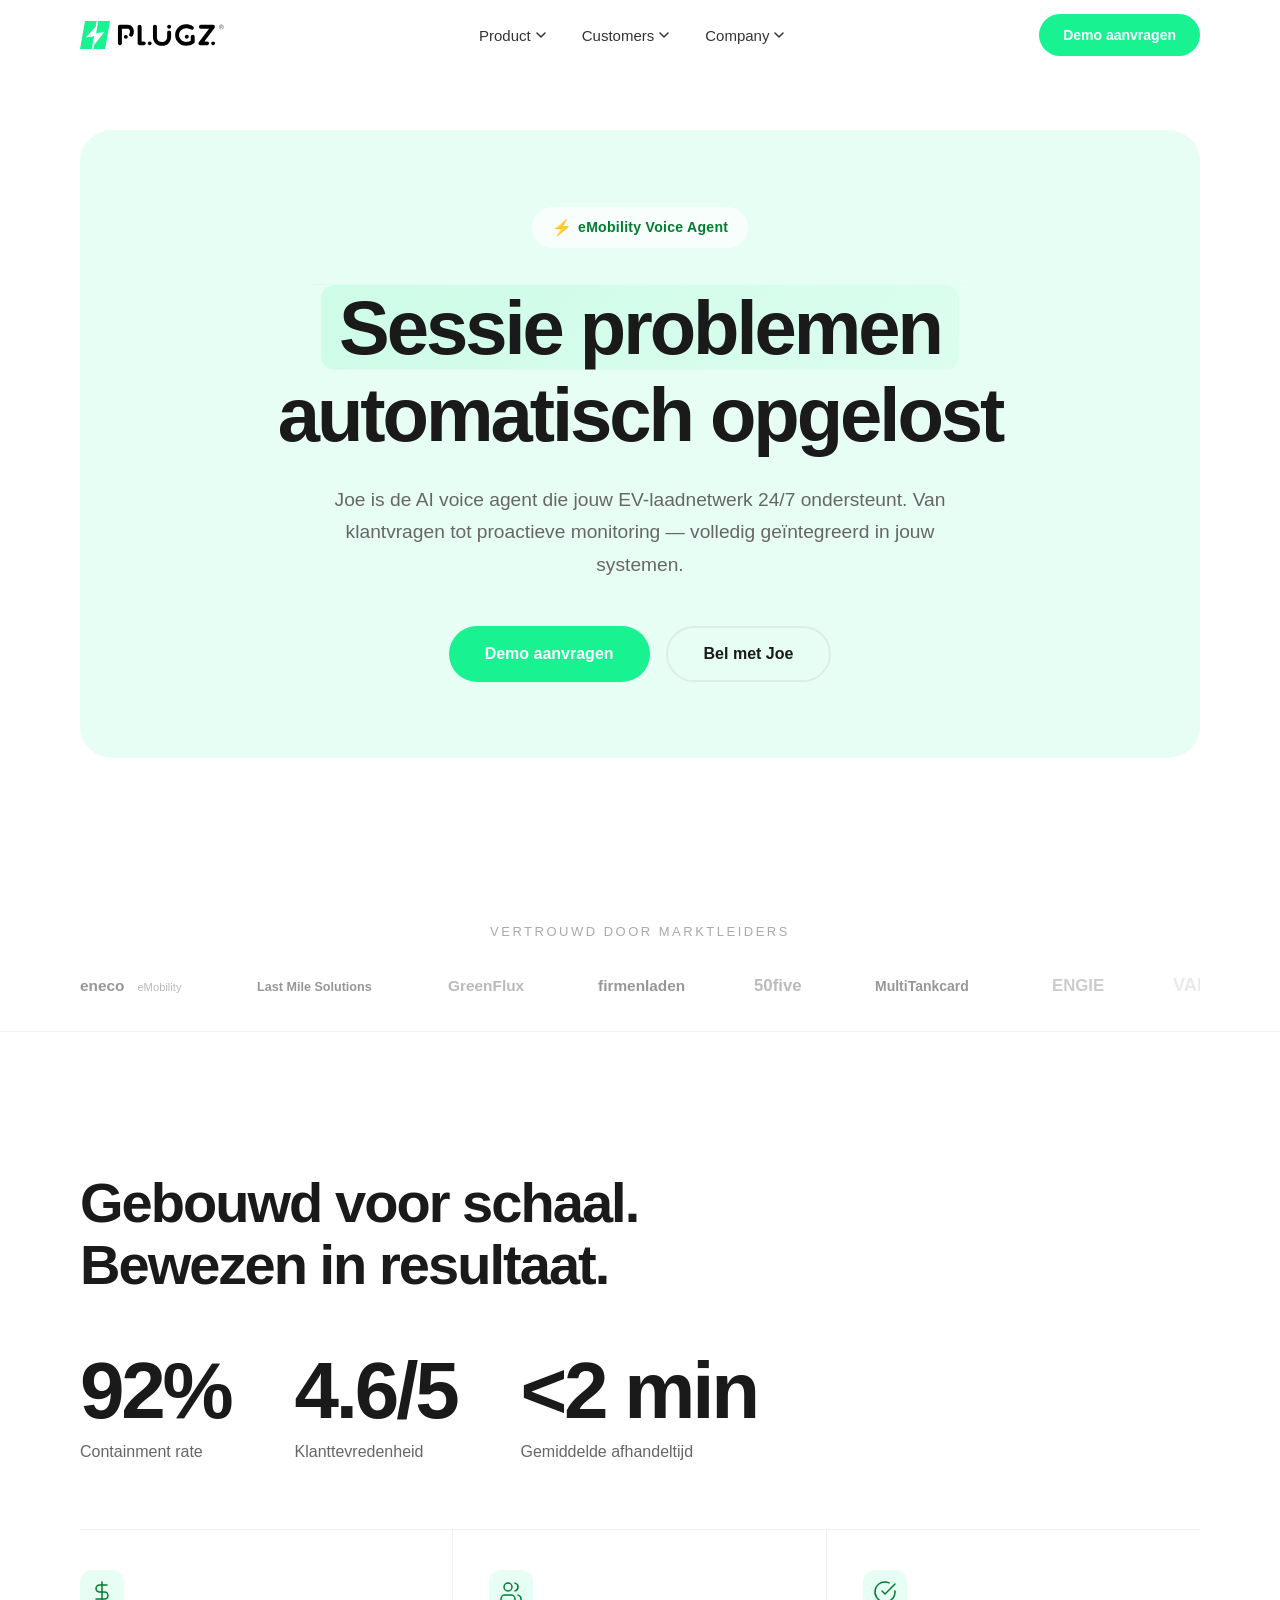
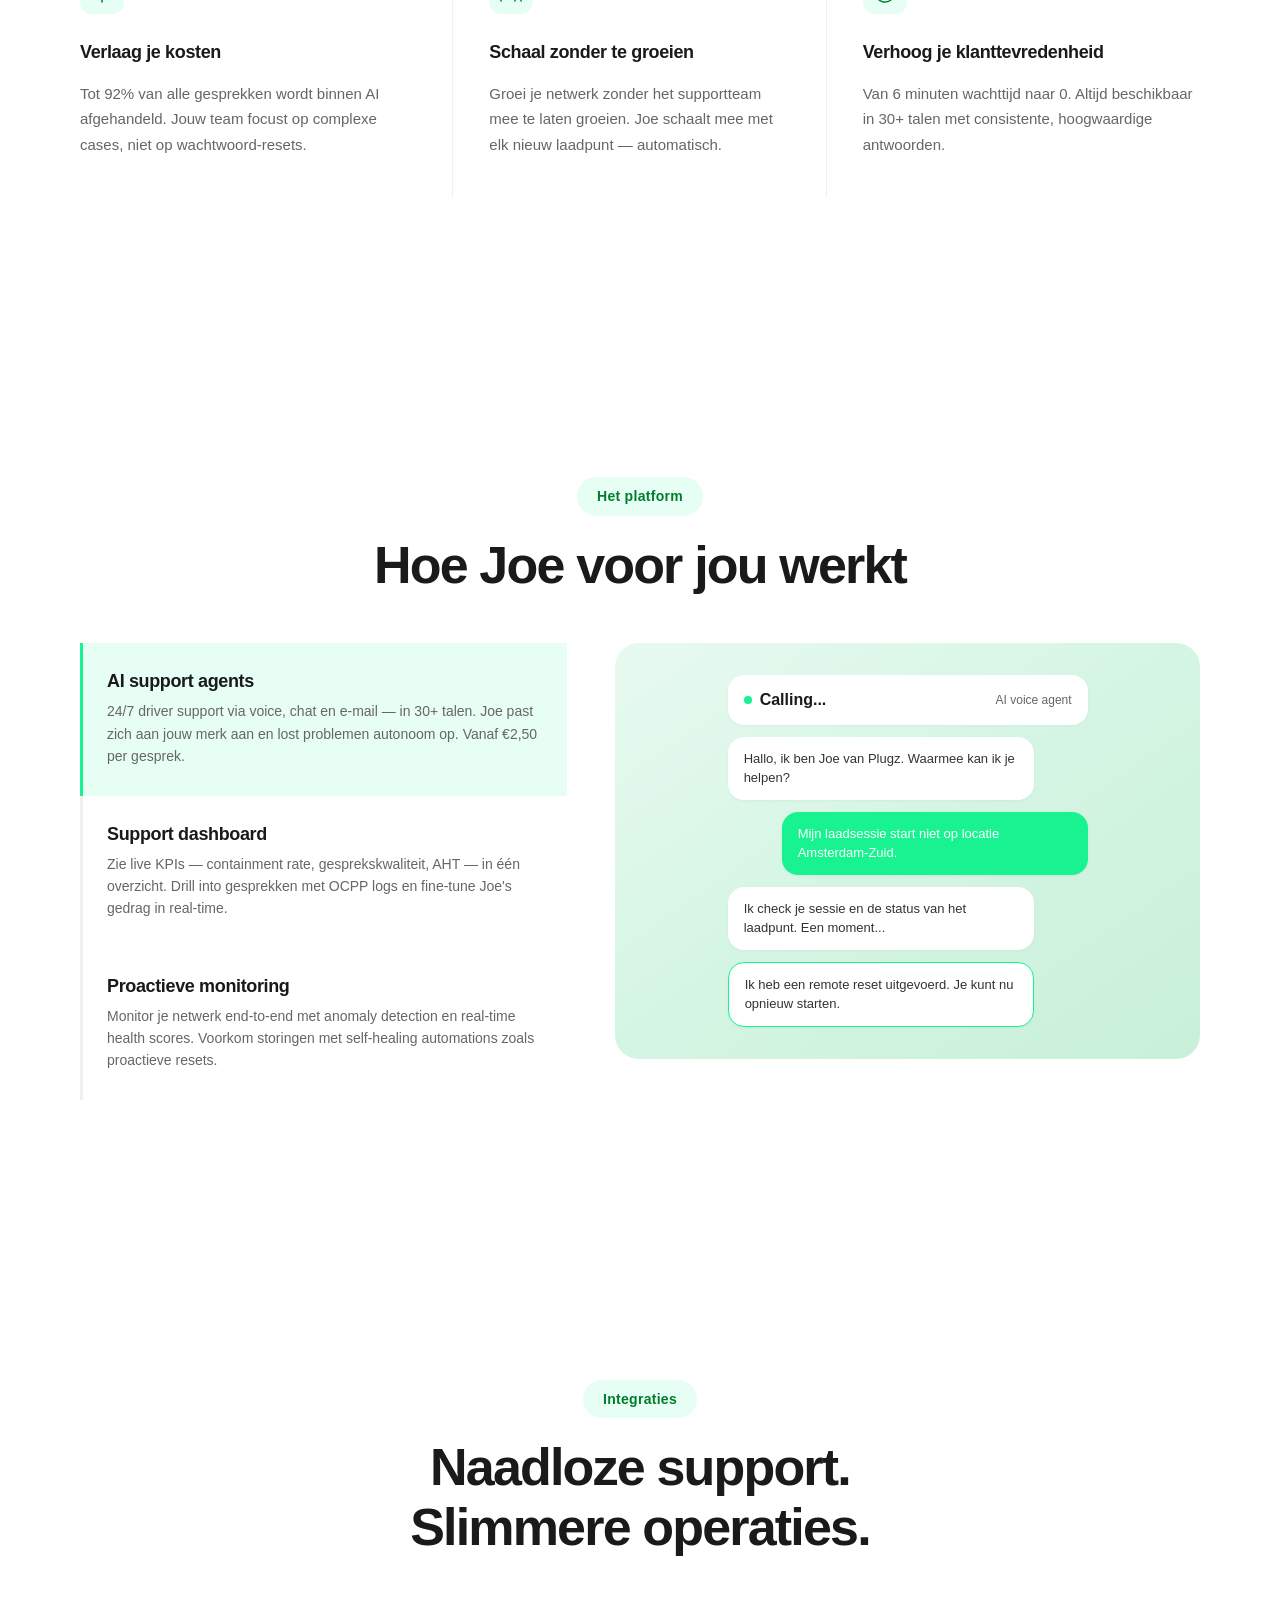
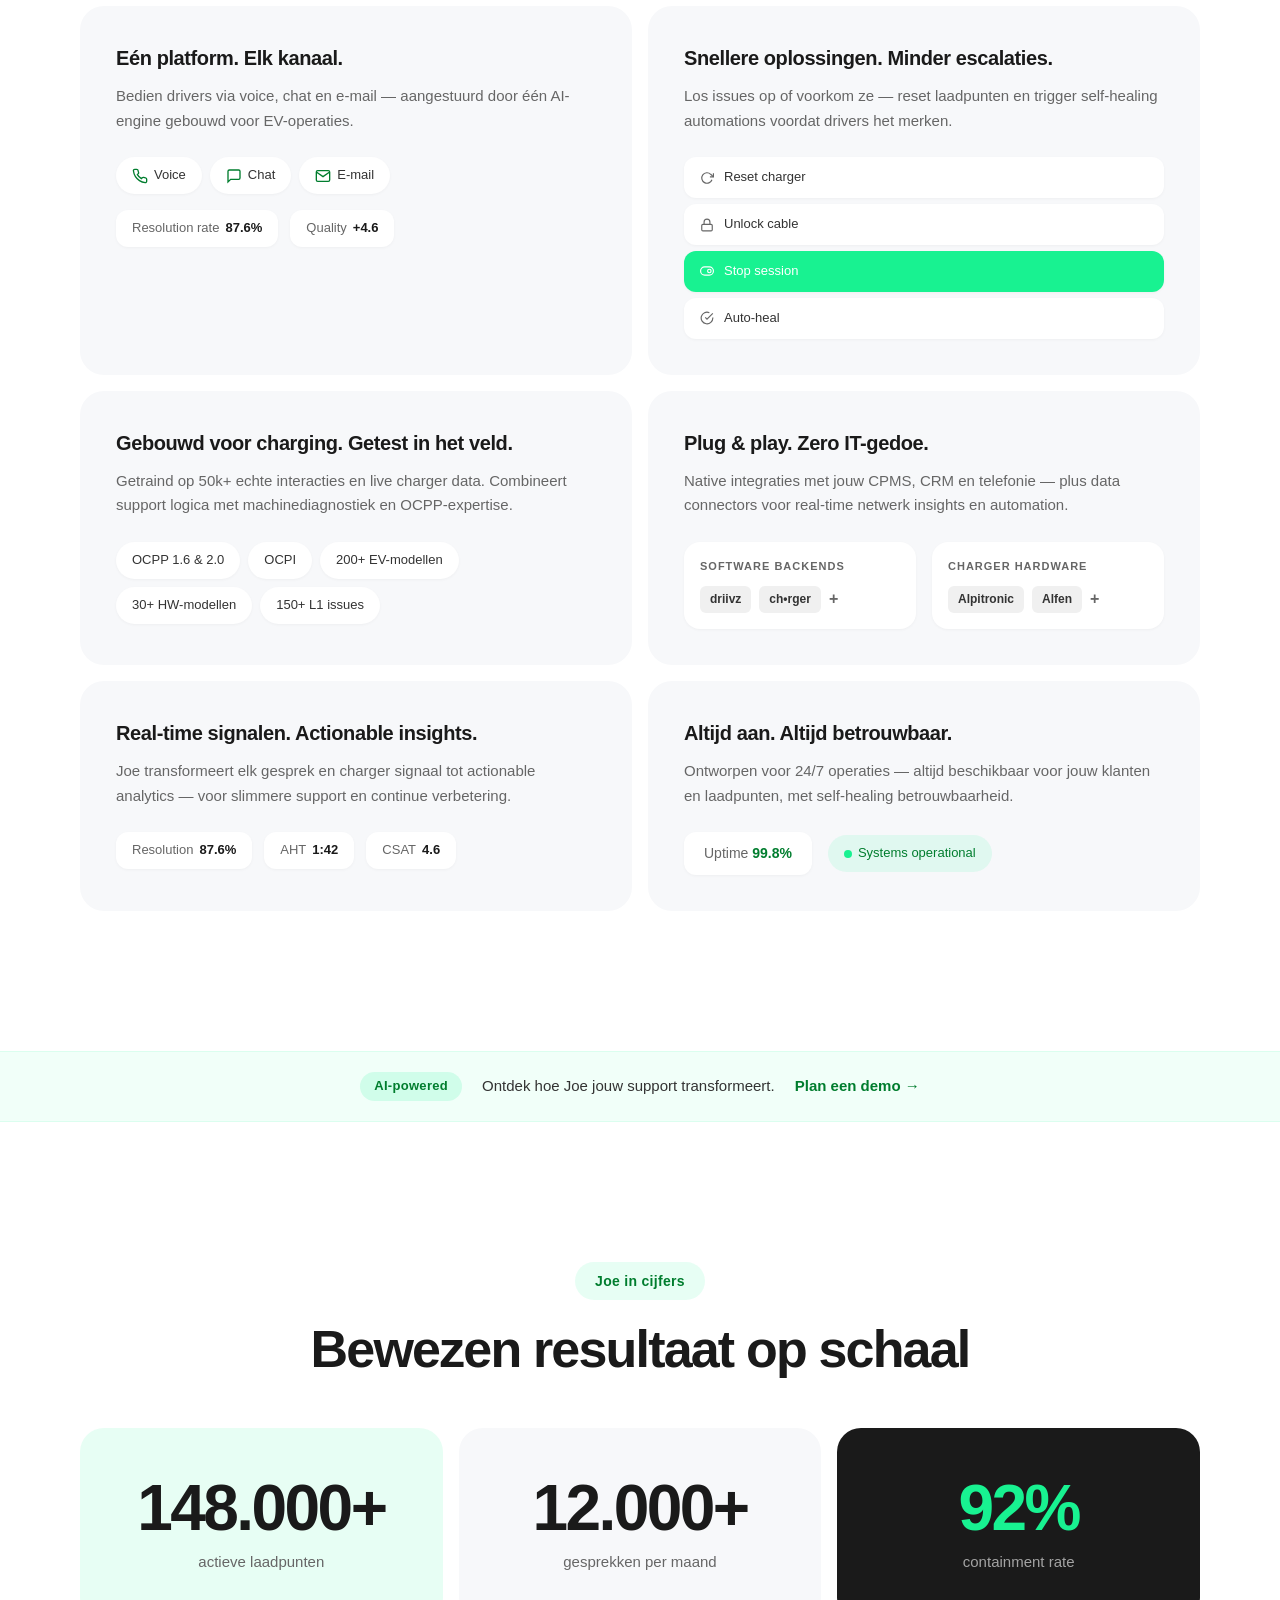
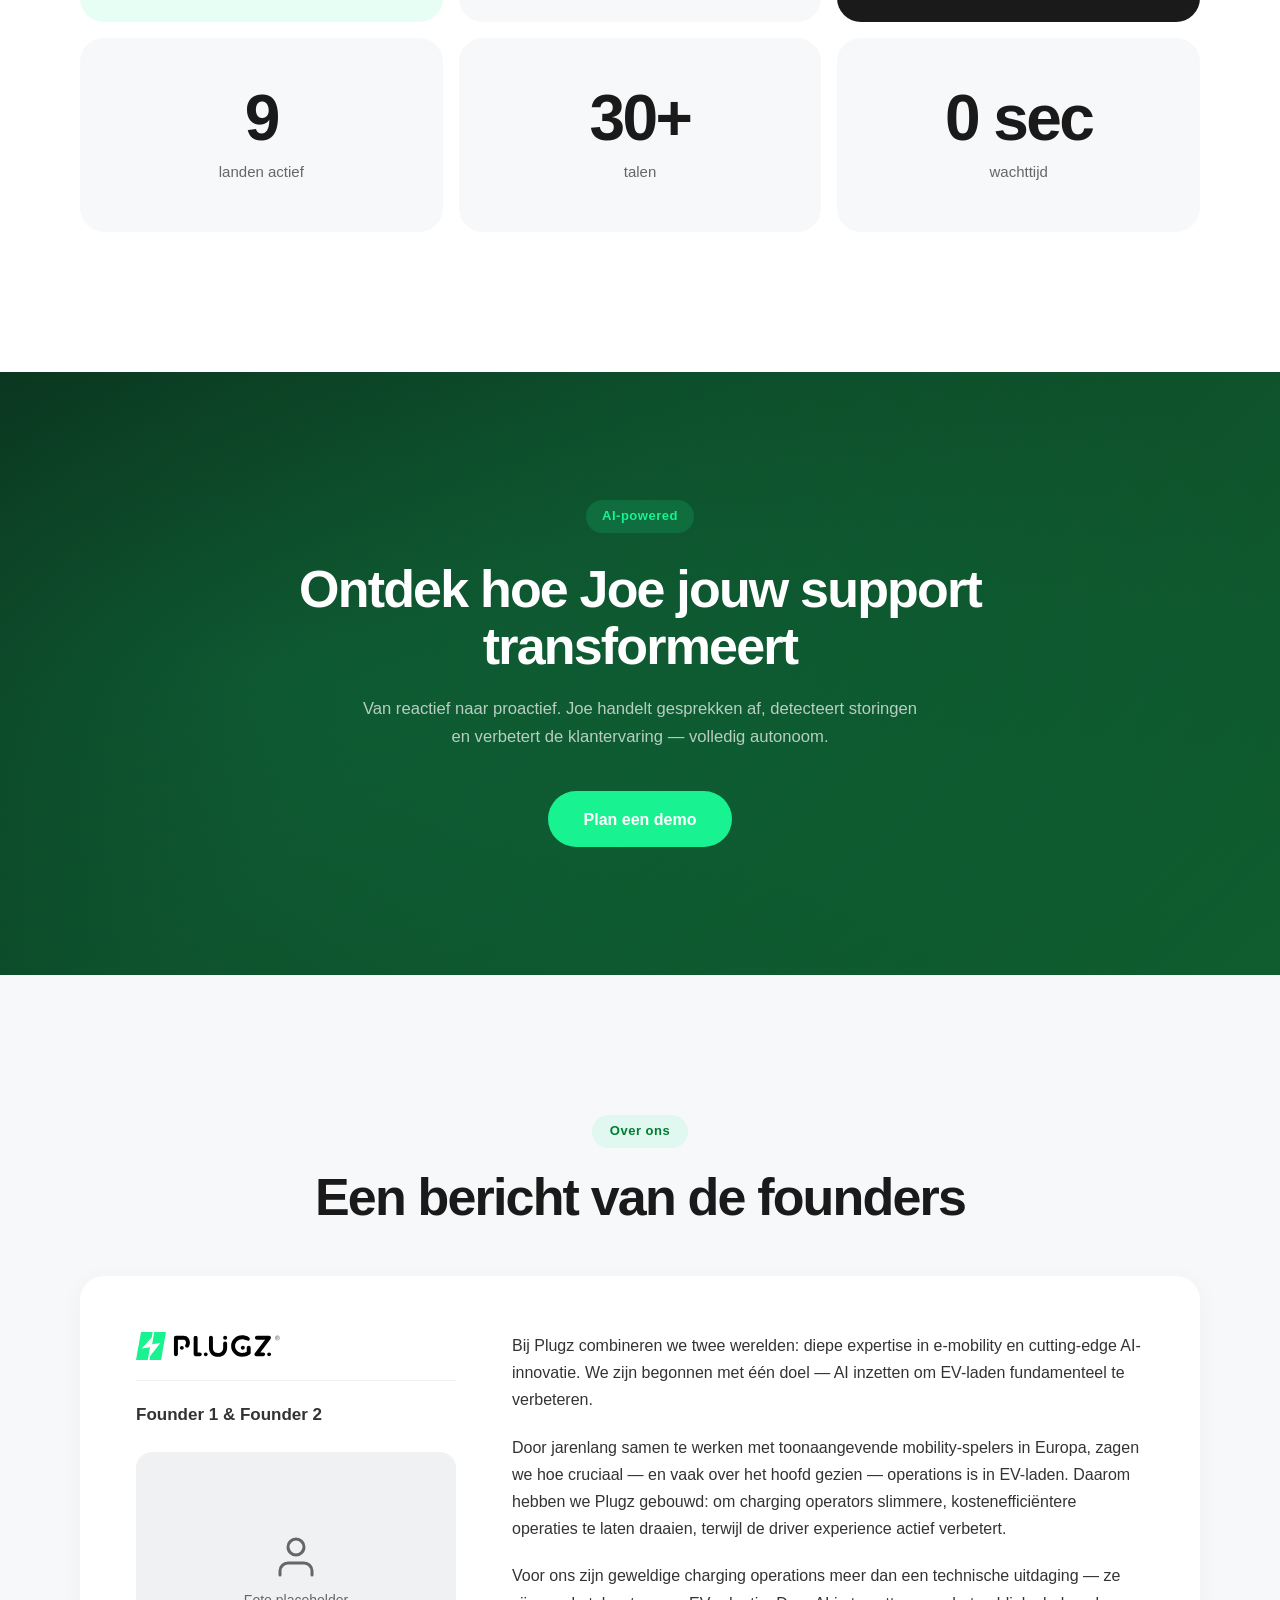
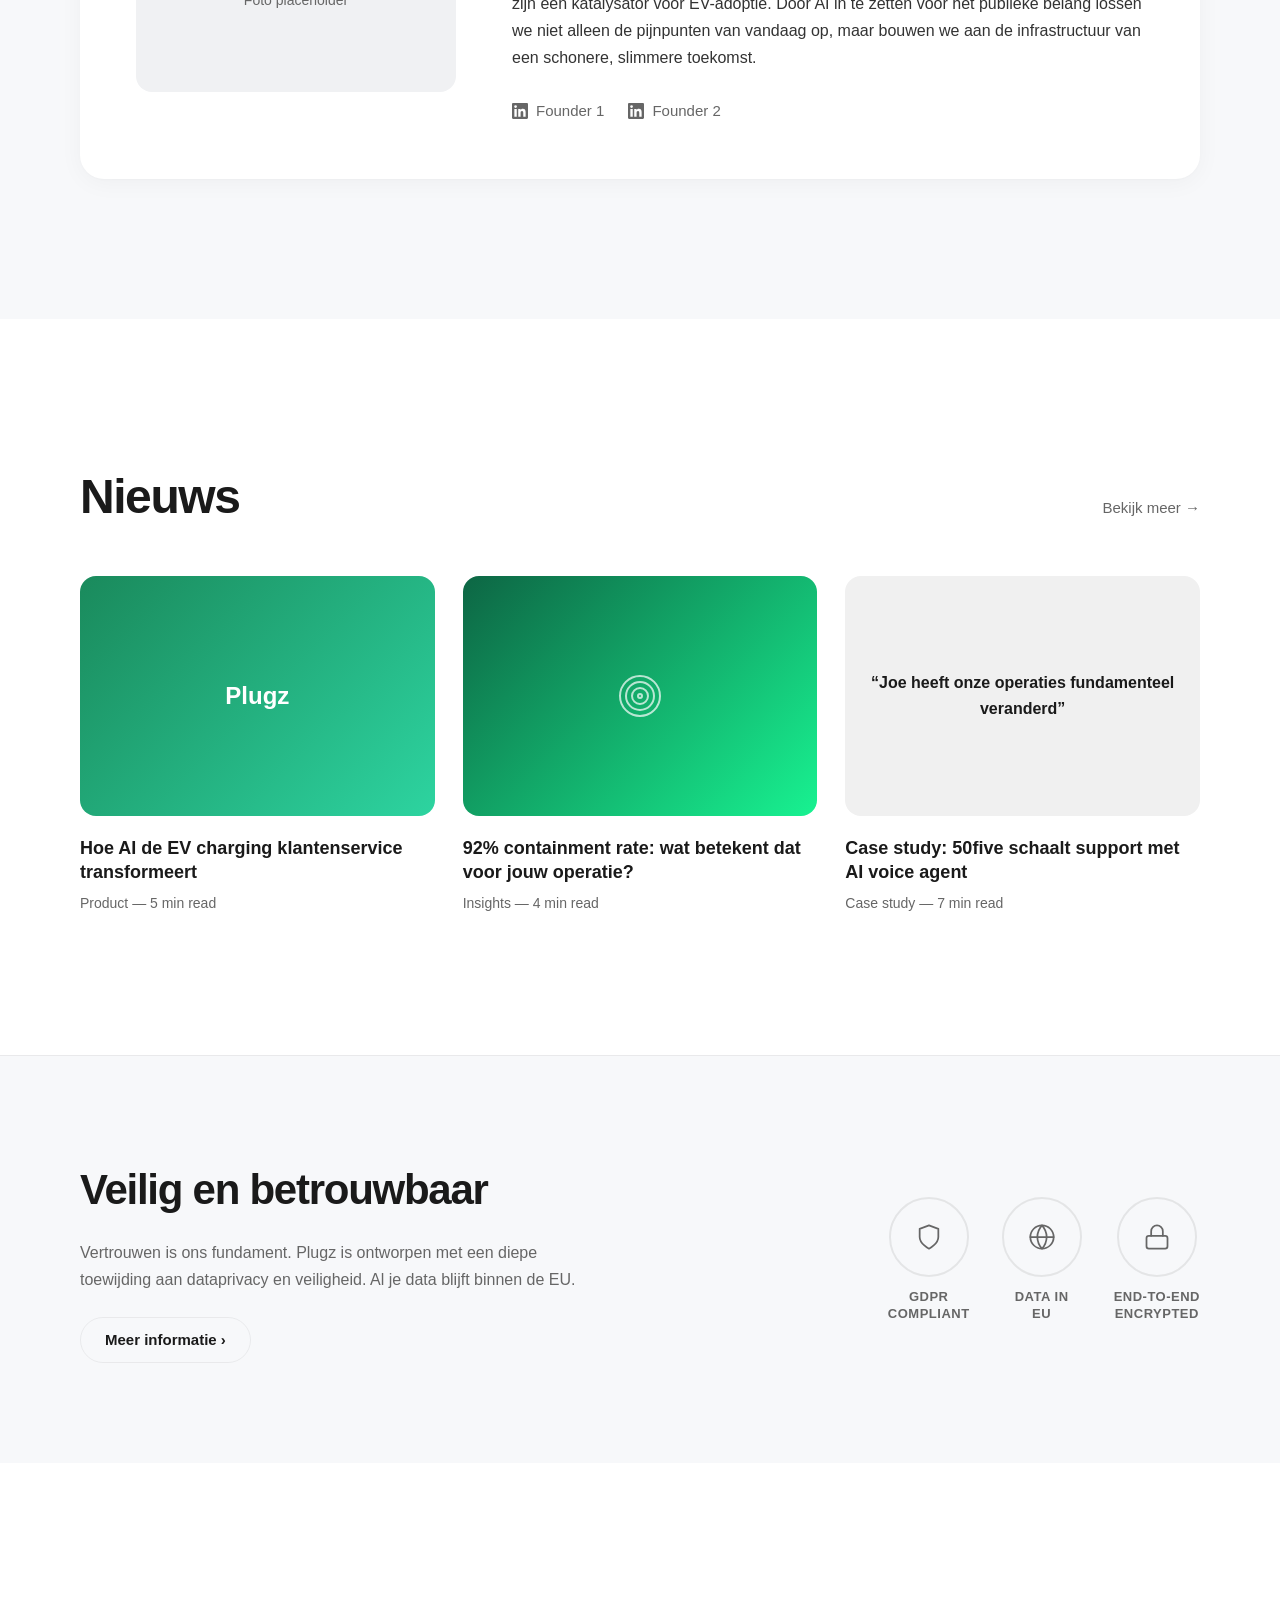
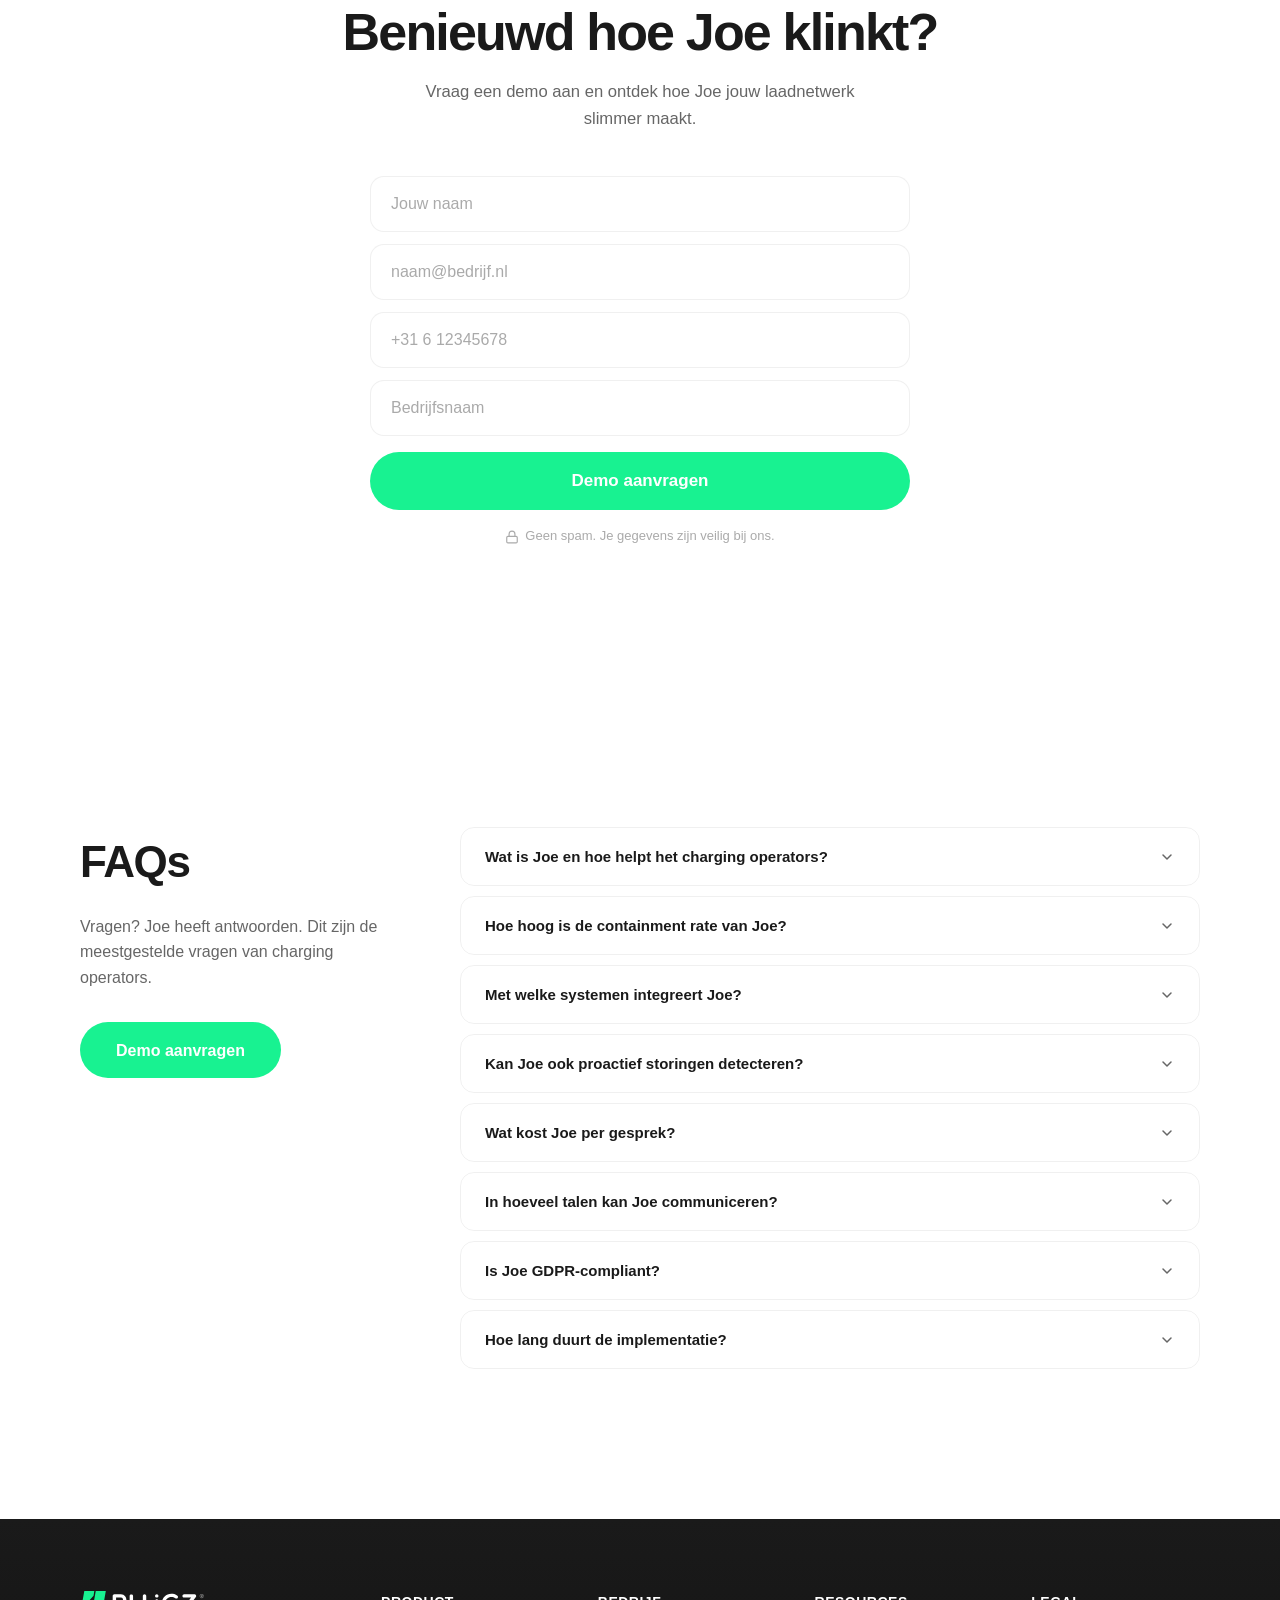
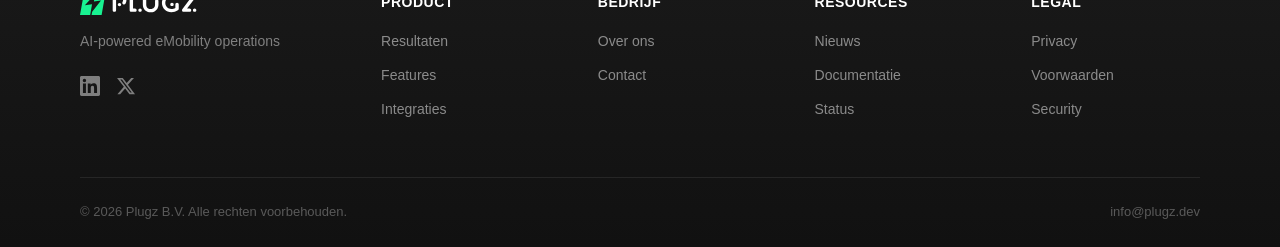
==== index.html @ f897923e "Remove Egbert Hietberg quote from 50five case study modal Co-Authored-By: Claude Opus 4.6 <noreply@a" ====
<!DOCTYPE html>
<html lang="nl">
<head>
  <meta charset="UTF-8">
  <meta name="viewport" content="width=device-width, initial-scale=1.0">
  <title>Joe — eMobility Voice Agent | Plugz</title>
  <meta name="description" content="Joe is de AI voice agent die EV charging operators 24/7 ondersteunt. 92% containment rate, 120.000+ laadpunten, 30+ talen. Vraag een demo aan.">
  <meta property="og:title" content="Joe — eMobility Voice Agent | Plugz">
  <meta property="og:description" content="Joe is de AI voice agent die EV charging operators 24/7 ondersteunt. Lagere kosten, hogere klanttevredenheid.">
  <meta property="og:url" content="https://joe.plugz.dev">
  <meta property="og:type" content="website">
  <meta property="og:image" content="https://joe.plugz.dev/assets/plugz-icon.svg">
  <meta name="twitter:card" content="summary_large_image">
  <meta name="theme-color" content="#18F291">
  <link rel="icon" href="assets/plugz-icon.svg" type="image/svg+xml">
  <link rel="stylesheet" href="styles.css">
</head>
<body>

  <!-- ===== NAVIGATION ===== -->
  <nav class="nav" role="navigation" aria-label="Hoofdnavigatie">
    <div class="container nav-inner">
      <a href="index.html" class="nav-logo" aria-label="Plugz home">
        <img src="assets/plugz-vol-zwart.svg" alt="Plugz" height="28">
      </a>

      <div class="nav-links">
        <div class="nav-dropdown">
          <button class="nav-dropdown-trigger">Product <svg width="10" height="6" viewBox="0 0 10 6" fill="none"><path d="M1 1l4 4 4-4" stroke="currentColor" stroke-width="1.5" stroke-linecap="round" stroke-linejoin="round"/></svg></button>
          <div class="nav-dropdown-menu">
            <a href="#resultaten" class="dropdown-item">
              <strong>Resultaten</strong>
              <span>Bewezen resultaat op schaal</span>
            </a>
            <a href="#features" class="dropdown-item">
              <strong>Features</strong>
              <span>Platform, dashboard &amp; monitoring</span>
            </a>
            <a href="#integraties" class="dropdown-item">
              <strong>Integraties</strong>
              <span>CPMS, CRM &amp; telefonie</span>
            </a>
          </div>
        </div>
        <div class="nav-dropdown">
          <button class="nav-dropdown-trigger nav-dropdown-trigger--active">Customers <svg width="10" height="6" viewBox="0 0 10 6" fill="none"><path d="M1 1l4 4 4-4" stroke="currentColor" stroke-width="1.5" stroke-linecap="round" stroke-linejoin="round"/></svg></button>
          <div class="nav-dropdown-menu nav-mega-menu">
            <div class="mega-menu-grid">
              <span class="mega-menu-label">Industries</span>
              <a href="cpms.html" class="dropdown-item">
                <strong>Charge Point Management Systems</strong>
                <span>Software backends &amp; CPMS-platforms</span>
              </a>
              <a href="cpo.html" class="dropdown-item">
                <strong>Charge Point Operators</strong>
                <span>Laadpunt exploitanten &amp; netwerken</span>
              </a>
              <a href="overheid.html" class="dropdown-item">
                <strong>Overheid &amp; Gemeente</strong>
                <span>Publieke laadinfrastructuur</span>
              </a>
              <a href="corporates.html" class="dropdown-item">
                <strong>Corporates</strong>
                <span>Wagenparkbeheer &amp; bedrijfsladen</span>
              </a>
            </div>
          </div>
        </div>
        <div class="nav-dropdown">
          <button class="nav-dropdown-trigger">Company <svg width="10" height="6" viewBox="0 0 10 6" fill="none"><path d="M1 1l4 4 4-4" stroke="currentColor" stroke-width="1.5" stroke-linecap="round" stroke-linejoin="round"/></svg></button>
          <div class="nav-dropdown-menu">
            <a href="#over-ons" class="dropdown-item">
              <strong>Over ons</strong>
              <span>Ons team en onze missie</span>
            </a>
            <a href="#contact" class="dropdown-item">
              <strong>Contact</strong>
              <span>Neem contact op</span>
            </a>
            <a href="#nieuws" class="dropdown-item">
              <strong>Nieuws</strong>
              <span>Artikelen &amp; inzichten</span>
            </a>
          </div>
        </div>
      </div>

      <a href="#contact" class="btn-nav">Demo aanvragen</a>

      <button class="hamburger" aria-label="Menu openen" aria-expanded="false">
        <span></span>
        <span></span>
        <span></span>
      </button>
    </div>
  </nav>

  <!-- Mobile menu -->
  <div class="mobile-menu" role="dialog" aria-label="Mobiel menu">
    <div class="mobile-menu-section">
      <span class="mobile-menu-label">Product</span>
      <a href="#resultaten">Resultaten</a>
      <a href="#features">Features</a>
      <a href="#integraties">Integraties</a>
    </div>
    <div class="mobile-menu-section">
      <span class="mobile-menu-label">Customers</span>
      <a href="cpms.html">Charge Point Management Systems</a>
      <a href="cpo.html">Charge Point Operators</a>
      <a href="overheid.html">Overheid &amp; Gemeente</a>
      <a href="corporates.html">Corporates</a>
    </div>
    <div class="mobile-menu-section">
      <span class="mobile-menu-label">Company</span>
      <a href="#over-ons">Over ons</a>
      <a href="#contact">Contact</a>
      <a href="#nieuws">Nieuws</a>
    </div>
    <a href="#contact" class="btn-primary">Demo aanvragen</a>
  </div>

  <!-- ===== HERO ===== -->
  <section class="hero" id="hero">
    <div class="container">
      <div class="hero-card fade-in">
        <span class="hero-badge"><span class="hero-badge-icon">&#9889;</span> eMobility Voice Agent</span>

        <h1 class="hero-heading">
          <span class="rotating-container">
            <span class="rotating-track" id="rotating-track">
              <span class="rotating-word active">Laadpaal storingen</span>
              <span class="rotating-word">Sessie problemen</span>
              <span class="rotating-word">Facturatie vragen</span>
              <span class="rotating-word">Klant communicatie</span>
              <span class="rotating-word">Beschikbaarheid checks</span>
            </span>
          </span>
          <span class="hero-static">automatisch opgelost</span>
        </h1>

        <p class="hero-sub">
          Joe is de AI voice agent die jouw EV-laadnetwerk 24/7 ondersteunt.
          Van klantvragen tot proactieve monitoring — volledig ge&iuml;ntegreerd in jouw systemen.
        </p>

        <div class="hero-ctas">
          <a href="#contact" class="btn-primary">Demo aanvragen</a>
          <a href="#features" class="btn-secondary">Bel met Joe</a>
        </div>
      </div>
    </div>
  </section>

  <!-- ===== SOCIAL PROOF ===== -->
  <section class="social-proof">
    <div class="container">
      <p class="social-proof-label fade-in">Vertrouwd door marktleiders</p>
      <div class="marquee-track fade-in">
        <div class="marquee-content">
          <img src="assets/logos/eneco-emobility.svg" alt="Eneco eMobility" height="28">
          <img src="assets/logos/last-mile-solutions.svg" alt="Last Mile Solutions" height="24">
          <img src="assets/logos/greenflux.svg" alt="GreenFlux" height="26">
          <img src="assets/logos/firmenladen.svg" alt="Firmenladen" height="26">
          <img src="assets/logos/50five.svg" alt="50five" height="26">
          <img src="assets/logos/multitankcard.svg" alt="MultiTankcard" height="24">
          <img src="assets/logos/engie.svg" alt="Engie" height="26">
          <img src="assets/logos/vab.svg" alt="VAB" height="28">
          <!-- duplicate for seamless loop -->
          <img src="assets/logos/eneco-emobility.svg" alt="Eneco eMobility" height="28">
          <img src="assets/logos/last-mile-solutions.svg" alt="Last Mile Solutions" height="24">
          <img src="assets/logos/greenflux.svg" alt="GreenFlux" height="26">
          <img src="assets/logos/firmenladen.svg" alt="Firmenladen" height="26">
          <img src="assets/logos/50five.svg" alt="50five" height="26">
          <img src="assets/logos/multitankcard.svg" alt="MultiTankcard" height="24">
          <img src="assets/logos/engie.svg" alt="Engie" height="26">
          <img src="assets/logos/vab.svg" alt="VAB" height="28">
        </div>
      </div>
    </div>
  </section>

  <!-- ===== RESULTS ===== -->
  <section class="problem" id="resultaten">
    <div class="container">
      <h2 class="problem-heading fade-in">Gebouwd voor schaal.<br>Bewezen in resultaat.</h2>

      <div class="problem-stats fade-in">
        <div class="problem-stat">
          <div class="problem-stat-number" data-target="92" data-suffix="%" data-decimals="0">0%</div>
          <p class="problem-stat-label">Containment rate</p>
        </div>
        <div class="problem-stat">
          <div class="problem-stat-number" data-target="4.6" data-suffix="/5" data-decimals="1">0/5</div>
          <p class="problem-stat-label">Klanttevredenheid</p>
        </div>
        <div class="problem-stat">
          <div class="problem-stat-number" data-target="2" data-prefix="<" data-suffix=" min" data-decimals="0">&lt;0 min</div>
          <p class="problem-stat-label">Gemiddelde afhandeltijd</p>
        </div>
      </div>

      <div class="problem-cards fade-in">
        <div class="problem-card">
          <div class="problem-card-icon">
            <svg width="24" height="24" viewBox="0 0 24 24" fill="none" stroke="currentColor" stroke-width="1.5" stroke-linecap="round" stroke-linejoin="round"><path d="M12 2v20M17 5H9.5a3.5 3.5 0 0 0 0 7h5a3.5 3.5 0 0 1 0 7H6"/></svg>
          </div>
          <h3>Verlaag je kosten</h3>
          <p>Tot 92% van alle gesprekken wordt binnen AI afgehandeld. Jouw team focust op complexe cases, niet op wachtwoord-resets.</p>
        </div>
        <div class="problem-card">
          <div class="problem-card-icon">
            <svg width="24" height="24" viewBox="0 0 24 24" fill="none" stroke="currentColor" stroke-width="1.5" stroke-linecap="round" stroke-linejoin="round"><path d="M16 21v-2a4 4 0 0 0-4-4H6a4 4 0 0 0-4 4v2"/><circle cx="9" cy="7" r="4"/><path d="M22 21v-2a4 4 0 0 0-3-3.87"/><path d="M16 3.13a4 4 0 0 1 0 7.75"/></svg>
          </div>
          <h3>Schaal zonder te groeien</h3>
          <p>Groei je netwerk zonder het supportteam mee te laten groeien. Joe schaalt mee met elk nieuw laadpunt — automatisch.</p>
        </div>
        <div class="problem-card">
          <div class="problem-card-icon">
            <svg width="24" height="24" viewBox="0 0 24 24" fill="none" stroke="currentColor" stroke-width="1.5" stroke-linecap="round" stroke-linejoin="round"><path d="M22 11.08V12a10 10 0 1 1-5.93-9.14"/><polyline points="22 4 12 14.01 9 11.01"/></svg>
          </div>
          <h3>Verhoog je klanttevredenheid</h3>
          <p>Van 6 minuten wachttijd naar 0. Altijd beschikbaar in 30+ talen met consistente, hoogwaardige antwoorden.</p>
        </div>
      </div>
    </div>
  </section>

  <!-- ===== FEATURES ===== -->
  <section class="features" id="features">
    <div class="container">
      <span class="features-badge fade-in">Het platform</span>
      <h2 class="section-heading fade-in">Hoe Joe voor jou werkt</h2>

      <div class="features-ecosystem fade-in">
        <div class="features-tabs">
          <button class="feature-tab active" data-tab="0">
            <h3>AI support agents</h3>
            <p>24/7 driver support via voice, chat en e-mail — in 30+ talen. Joe past zich aan jouw merk aan en lost problemen autonoom op. Vanaf &euro;2,50 per gesprek.</p>
          </button>
          <button class="feature-tab" data-tab="1">
            <h3>Support dashboard</h3>
            <p>Zie live KPIs — containment rate, gesprekskwaliteit, AHT — in &eacute;&eacute;n overzicht. Drill into gesprekken met OCPP logs en fine-tune Joe's gedrag in real-time.</p>
          </button>
          <button class="feature-tab" data-tab="2">
            <h3>Proactieve monitoring</h3>
            <p>Monitor je netwerk end-to-end met anomaly detection en real-time health scores. Voorkom storingen met self-healing automations zoals proactieve resets.</p>
          </button>
        </div>
        <div class="features-visual">
          <div class="feature-visual-panel active" data-panel="0">
            <div class="visual-mockup">
              <div class="visual-chat">
                <div class="chat-header">
                  <span class="chat-status"></span>
                  Calling... <span class="chat-label">AI voice agent</span>
                </div>
                <div class="chat-bubble agent">Hallo, ik ben Joe van Plugz. Waarmee kan ik je helpen?</div>
                <div class="chat-bubble user">Mijn laadsessie start niet op locatie Amsterdam-Zuid.</div>
                <div class="chat-bubble agent">Ik check je sessie en de status van het laadpunt. Een moment...</div>
                <div class="chat-bubble agent resolved">Ik heb een remote reset uitgevoerd. Je kunt nu opnieuw starten.</div>
              </div>
            </div>
          </div>
          <div class="feature-visual-panel" data-panel="1">
            <div class="visual-mockup">
              <div class="visual-dashboard">
                <div class="dash-row">
                  <div class="dash-kpi"><span class="dash-kpi-num">92%</span><span class="dash-kpi-label">Containment</span></div>
                  <div class="dash-kpi"><span class="dash-kpi-num">4.6</span><span class="dash-kpi-label">CSAT score</span></div>
                  <div class="dash-kpi"><span class="dash-kpi-num">1:42</span><span class="dash-kpi-label">Avg handle time</span></div>
                </div>
                <div class="dash-bar-chart">
                  <div class="dash-bar" style="height:70%"></div>
                  <div class="dash-bar" style="height:85%"></div>
                  <div class="dash-bar" style="height:60%"></div>
                  <div class="dash-bar" style="height:92%"></div>
                  <div class="dash-bar" style="height:78%"></div>
                  <div class="dash-bar" style="height:88%"></div>
                  <div class="dash-bar" style="height:95%"></div>
                </div>
              </div>
            </div>
          </div>
          <div class="feature-visual-panel" data-panel="2">
            <div class="visual-mockup">
              <div class="visual-monitoring">
                <div class="monitor-header">Network Health</div>
                <div class="monitor-grid">
                  <div class="monitor-node ok"><span>AMS-01</span><span class="monitor-dot green"></span></div>
                  <div class="monitor-node ok"><span>RTD-03</span><span class="monitor-dot green"></span></div>
                  <div class="monitor-node warn"><span>UTR-07</span><span class="monitor-dot orange"></span></div>
                  <div class="monitor-node ok"><span>DEN-12</span><span class="monitor-dot green"></span></div>
                  <div class="monitor-node ok"><span>EHV-02</span><span class="monitor-dot green"></span></div>
                  <div class="monitor-node reset"><span>GRN-05</span><span class="monitor-dot blue"></span></div>
                </div>
                <div class="monitor-alert">
                  <svg width="16" height="16" viewBox="0 0 24 24" fill="none" stroke="currentColor" stroke-width="2"><path d="M10.29 3.86L1.82 18a2 2 0 0 0 1.71 3h16.94a2 2 0 0 0 1.71-3L13.71 3.86a2 2 0 0 0-3.42 0z"/><line x1="12" y1="9" x2="12" y2="13"/><line x1="12" y1="17" x2="12.01" y2="17"/></svg>
                  UTR-07: Anomaly detected — auto-reset initiated
                </div>
              </div>
            </div>
          </div>
        </div>
      </div>
    </div>
  </section>

  <!-- ===== INTEGRATION ===== -->
  <section class="integration" id="integraties">
    <div class="container">
      <span class="features-badge fade-in">Integraties</span>
      <h2 class="section-heading fade-in">Naadloze support.<br>Slimmere operaties.</h2>

      <div class="bento-features fade-in">
        <!-- Row 1: two equal cards -->
        <div class="bento-feature-card">
          <h3>E&eacute;n platform. Elk kanaal.</h3>
          <p>Bedien drivers via voice, chat en e-mail — aangestuurd door &eacute;&eacute;n AI-engine gebouwd voor EV-operaties.</p>
          <div class="bento-feature-visual">
            <div class="bento-channels">
              <div class="channel-pill"><svg width="16" height="16" viewBox="0 0 24 24" fill="none" stroke="currentColor" stroke-width="2"><path d="M22 16.92v3a2 2 0 0 1-2.18 2 19.79 19.79 0 0 1-8.63-3.07 19.5 19.5 0 0 1-6-6 19.79 19.79 0 0 1-3.07-8.67A2 2 0 0 1 4.11 2h3a2 2 0 0 1 2 1.72c.127.96.361 1.903.7 2.81a2 2 0 0 1-.45 2.11L8.09 9.91a16 16 0 0 0 6 6l1.27-1.27a2 2 0 0 1 2.11-.45c.907.339 1.85.573 2.81.7A2 2 0 0 1 22 16.92z"/></svg> Voice</div>
              <div class="channel-pill"><svg width="16" height="16" viewBox="0 0 24 24" fill="none" stroke="currentColor" stroke-width="2"><path d="M21 15a2 2 0 0 1-2 2H7l-4 4V5a2 2 0 0 1 2-2h14a2 2 0 0 1 2 2z"/></svg> Chat</div>
              <div class="channel-pill"><svg width="16" height="16" viewBox="0 0 24 24" fill="none" stroke="currentColor" stroke-width="2"><path d="M4 4h16c1.1 0 2 .9 2 2v12c0 1.1-.9 2-2 2H4c-1.1 0-2-.9-2-2V6c0-1.1.9-2 2-2z"/><polyline points="22,6 12,13 2,6"/></svg> E-mail</div>
            </div>
            <div class="bento-kpi-row">
              <span class="bento-mini-kpi">Resolution rate <strong>87.6%</strong></span>
              <span class="bento-mini-kpi">Quality <strong>+4.6</strong></span>
            </div>
          </div>
        </div>
        <div class="bento-feature-card">
          <h3>Snellere oplossingen. Minder escalaties.</h3>
          <p>Los issues op of voorkom ze — reset laadpunten en trigger self-healing automations voordat drivers het merken.</p>
          <div class="bento-feature-visual">
            <div class="bento-actions">
              <div class="action-item"><svg width="14" height="14" viewBox="0 0 24 24" fill="none" stroke="currentColor" stroke-width="2"><polyline points="23 4 23 10 17 10"/><path d="M20.49 15a9 9 0 1 1-2.12-9.36L23 10"/></svg> Reset charger</div>
              <div class="action-item"><svg width="14" height="14" viewBox="0 0 24 24" fill="none" stroke="currentColor" stroke-width="2"><rect x="3" y="11" width="18" height="11" rx="2" ry="2"/><path d="M7 11V7a5 5 0 0 1 10 0v4"/></svg> Unlock cable</div>
              <div class="action-item action-highlight"><svg width="14" height="14" viewBox="0 0 24 24" fill="none" stroke="currentColor" stroke-width="2"><rect x="1" y="5" width="22" height="14" rx="7" ry="7"/><circle cx="16" cy="12" r="3"/></svg> Stop session</div>
              <div class="action-item"><svg width="14" height="14" viewBox="0 0 24 24" fill="none" stroke="currentColor" stroke-width="2"><path d="M22 11.08V12a10 10 0 1 1-5.93-9.14"/><polyline points="22 4 12 14.01 9 11.01"/></svg> Auto-heal</div>
            </div>
          </div>
        </div>

        <!-- Row 2: two equal cards -->
        <div class="bento-feature-card">
          <h3>Gebouwd voor charging. Getest in het veld.</h3>
          <p>Getraind op 50k+ echte interacties en live charger data. Combineert support logica met machinediagnostiek en OCPP-expertise.</p>
          <div class="bento-feature-visual">
            <div class="bento-tech-badges">
              <span class="tech-badge">OCPP 1.6 &amp; 2.0</span>
              <span class="tech-badge">OCPI</span>
              <span class="tech-badge">200+ EV-modellen</span>
              <span class="tech-badge">30+ HW-modellen</span>
              <span class="tech-badge">150+ L1 issues</span>
            </div>
          </div>
        </div>
        <div class="bento-feature-card">
          <h3>Plug &amp; play. Zero IT-gedoe.</h3>
          <p>Native integraties met jouw CPMS, CRM en telefonie — plus data connectors voor real-time netwerk insights en automation.</p>
          <div class="bento-feature-visual">
            <div class="bento-integrations">
              <div class="integration-group">
                <span class="integration-group-label">Software backends</span>
                <div class="integration-logos">
                  <span class="int-logo">driivz</span>
                  <span class="int-logo">ch&bull;rger</span>
                  <span class="int-logo-plus">+</span>
                </div>
              </div>
              <div class="integration-group">
                <span class="integration-group-label">Charger hardware</span>
                <div class="integration-logos">
                  <span class="int-logo">Alpitronic</span>
                  <span class="int-logo">Alfen</span>
                  <span class="int-logo-plus">+</span>
                </div>
              </div>
            </div>
          </div>
        </div>

        <!-- Row 3: two equal cards -->
        <div class="bento-feature-card">
          <h3>Real-time signalen. Actionable insights.</h3>
          <p>Joe transformeert elk gesprek en charger signaal tot actionable analytics — voor slimmere support en continue verbetering.</p>
          <div class="bento-feature-visual">
            <div class="bento-kpi-row">
              <span class="bento-mini-kpi">Resolution <strong>87.6%</strong></span>
              <span class="bento-mini-kpi">AHT <strong>1:42</strong></span>
              <span class="bento-mini-kpi">CSAT <strong>4.6</strong></span>
            </div>
          </div>
        </div>
        <div class="bento-feature-card">
          <h3>Altijd aan. Altijd betrouwbaar.</h3>
          <p>Ontworpen voor 24/7 operaties — altijd beschikbaar voor jouw klanten en laadpunten, met self-healing betrouwbaarheid.</p>
          <div class="bento-feature-visual">
            <div class="bento-uptime">
              <span class="uptime-badge">Uptime <strong>99.8%</strong></span>
              <span class="uptime-status">Systems operational</span>
            </div>
          </div>
        </div>
      </div>
    </div>
  </section>

  <!-- ===== STRIP CTA ===== -->
  <section class="strip-cta fade-in">
    <div class="container strip-cta-inner">
      <span class="strip-cta-badge">AI-powered</span>
      <p class="strip-cta-text">Ontdek hoe Joe jouw support transformeert.</p>
      <a href="#contact" class="strip-cta-link">Plan een demo &rarr;</a>
    </div>
  </section>

  <!-- ===== METRICS ===== -->
  <section class="metrics">
    <div class="container">
      <span class="metrics-eyebrow fade-in">Joe in cijfers</span>
      <h2 class="section-heading fade-in">Bewezen resultaat op schaal</h2>
      <div class="metrics-bento fade-in">
        <div class="bento-card bento-large">
          <div class="bento-number">148.000+</div>
          <p class="bento-label">actieve laadpunten</p>
        </div>
        <div class="bento-card bento-medium">
          <div class="bento-number">12.000+</div>
          <p class="bento-label">gesprekken per maand</p>
        </div>
        <div class="bento-card bento-accent">
          <div class="bento-number">92%</div>
          <p class="bento-label">containment rate</p>
        </div>
        <div class="bento-card bento-medium">
          <div class="bento-number">9</div>
          <p class="bento-label">landen actief</p>
        </div>
        <div class="bento-card bento-small">
          <div class="bento-number">30+</div>
          <p class="bento-label">talen</p>
        </div>
        <div class="bento-card bento-small">
          <div class="bento-number">0 sec</div>
          <p class="bento-label">wachttijd</p>
        </div>
      </div>
    </div>
  </section>

  <!-- ===== BREAK CTA ===== -->
  <section class="break-cta fade-in">
    <div class="break-cta-inner">
      <span class="break-cta-badge">AI-powered</span>
      <h2 class="break-cta-heading">Ontdek hoe Joe jouw support transformeert</h2>
      <p class="break-cta-sub">Van reactief naar proactief. Joe handelt gesprekken af, detecteert storingen en verbetert de klantervaring — volledig autonoom.</p>
      <a href="#contact" class="btn-primary btn-break">Plan een demo</a>
    </div>
  </section>

  <!-- ===== ABOUT US ===== -->
  <section class="about-us" id="over-ons">
    <div class="container">
      <span class="about-badge fade-in">Over ons</span>
      <h2 class="section-heading fade-in">Een bericht van de founders</h2>

      <div class="about-card fade-in">
        <div class="about-left">
          <a href="#" class="about-logo" aria-label="Plugz home">
            <img src="assets/plugz-vol-zwart.svg" alt="Plugz" height="28">
          </a>
          <div class="about-divider"></div>
          <p class="about-founders-names"><strong>Founder 1 &amp; Founder 2</strong></p>
          <div class="about-photo-placeholder">
            <svg width="48" height="48" viewBox="0 0 24 24" fill="none" stroke="currentColor" stroke-width="1.5" stroke-linecap="round" stroke-linejoin="round"><path d="M20 21v-2a4 4 0 0 0-4-4H8a4 4 0 0 0-4 4v2"/><circle cx="12" cy="7" r="4"/></svg>
            <span>Foto placeholder</span>
          </div>
        </div>
        <div class="about-right">
          <p>Bij Plugz combineren we twee werelden: diepe expertise in e-mobility en cutting-edge AI-innovatie. We zijn begonnen met &eacute;&eacute;n doel &mdash; AI inzetten om EV-laden fundamenteel te verbeteren.</p>
          <p>Door jarenlang samen te werken met toonaangevende mobility-spelers in Europa, zagen we hoe cruciaal &mdash; en vaak over het hoofd gezien &mdash; operations is in EV-laden. Daarom hebben we Plugz gebouwd: om charging operators slimmere, kosteneffici&euml;ntere operaties te laten draaien, terwijl de driver experience actief verbetert.</p>
          <p>Voor ons zijn geweldige charging operations meer dan een technische uitdaging &mdash; ze zijn een katalysator voor EV-adoptie. Door AI in te zetten voor het publieke belang lossen we niet alleen de pijnpunten van vandaag op, maar bouwen we aan de infrastructuur van een schonere, slimmere toekomst.</p>
          <div class="about-linkedin-links">
            <a href="#" class="about-linkedin"><svg width="16" height="16" viewBox="0 0 24 24" fill="currentColor"><path d="M20.447 20.452h-3.554v-5.569c0-1.328-.027-3.037-1.852-3.037-1.853 0-2.136 1.445-2.136 2.939v5.667H9.351V9h3.414v1.561h.046c.477-.9 1.637-1.85 3.37-1.85 3.601 0 4.267 2.37 4.267 5.455v6.286zM5.337 7.433a2.062 2.062 0 0 1-2.063-2.065 2.064 2.064 0 1 1 2.063 2.065zm1.782 13.019H3.555V9h3.564v11.452zM22.225 0H1.771C.792 0 0 .774 0 1.729v20.542C0 23.227.792 24 1.771 24h20.451C23.2 24 24 23.227 24 22.271V1.729C24 .774 23.2 0 22.222 0h.003z"/></svg> Founder 1</a>
            <a href="#" class="about-linkedin"><svg width="16" height="16" viewBox="0 0 24 24" fill="currentColor"><path d="M20.447 20.452h-3.554v-5.569c0-1.328-.027-3.037-1.852-3.037-1.853 0-2.136 1.445-2.136 2.939v5.667H9.351V9h3.414v1.561h.046c.477-.9 1.637-1.85 3.37-1.85 3.601 0 4.267 2.37 4.267 5.455v6.286zM5.337 7.433a2.062 2.062 0 0 1-2.063-2.065 2.064 2.064 0 1 1 2.063 2.065zm1.782 13.019H3.555V9h3.564v11.452zM22.225 0H1.771C.792 0 0 .774 0 1.729v20.542C0 23.227.792 24 1.771 24h20.451C23.2 24 24 23.227 24 22.271V1.729C24 .774 23.2 0 22.222 0h.003z"/></svg> Founder 2</a>
          </div>
        </div>
      </div>
    </div>
  </section>

  <!-- ===== NEWS ===== -->
  <section class="news" id="nieuws">
    <div class="container">
      <div class="news-header fade-in">
        <h2 class="news-heading">Nieuws</h2>
        <a href="#nieuws" class="news-see-more">Bekijk meer &rarr;</a>
      </div>
      <div class="news-grid fade-in">
        <a href="#" class="news-card" data-modal="modal-article-1">
          <div class="news-card-image" style="background: linear-gradient(135deg, #1a8a5c 0%, #2dd4a0 100%);">
            <span class="news-card-logo">Plugz</span>
          </div>
          <h3>Hoe AI de EV charging klantenservice transformeert</h3>
          <p class="news-card-meta">Product &mdash; 5 min read</p>
        </a>
        <a href="#" class="news-card" data-modal="modal-article-2">
          <div class="news-card-image" style="background: linear-gradient(135deg, #0d6644 0%, #18F291 100%);">
            <svg class="news-card-icon" width="48" height="48" viewBox="0 0 24 24" fill="none" stroke="rgba(255,255,255,0.7)" stroke-width="1"><circle cx="12" cy="12" r="10"/><circle cx="12" cy="12" r="7"/><circle cx="12" cy="12" r="4"/><circle cx="12" cy="12" r="1"/></svg>
          </div>
          <h3>92% containment rate: wat betekent dat voor jouw operatie?</h3>
          <p class="news-card-meta">Insights &mdash; 4 min read</p>
        </a>
        <a href="#" class="news-card" data-modal="modal-article-3">
          <div class="news-card-image" style="background: #f0f0f0;">
            <span class="news-card-quote">&ldquo;Joe heeft onze operaties fundamenteel veranderd&rdquo;</span>
          </div>
          <h3>Case study: 50five schaalt support met AI voice agent</h3>
          <p class="news-card-meta">Case study &mdash; 7 min read</p>
        </a>
      </div>
    </div>
  </section>

  <!-- ===== SAFE & SECURE ===== -->
  <section class="safe-secure fade-in">
    <div class="container safe-secure-inner">
      <div class="safe-secure-text">
        <h2 class="safe-secure-heading">Veilig en betrouwbaar</h2>
        <p class="safe-secure-sub">Vertrouwen is ons fundament. Plugz is ontworpen met een diepe toewijding aan dataprivacy en veiligheid. Al je data blijft binnen de EU.</p>
        <a href="#" class="safe-secure-link">Meer informatie &rsaquo;</a>
      </div>
      <div class="safe-secure-badges">
        <div class="trust-badge-item">
          <div class="trust-badge-circle">
            <svg width="28" height="28" viewBox="0 0 24 24" fill="none" stroke="currentColor" stroke-width="1.5" stroke-linecap="round" stroke-linejoin="round"><path d="M12 22s8-4 8-10V5l-8-3-8 3v7c0 6 8 10 8 10z"/></svg>
          </div>
          <span class="trust-badge-label">GDPR<br>compliant</span>
        </div>
        <div class="trust-badge-item">
          <div class="trust-badge-circle">
            <svg width="28" height="28" viewBox="0 0 24 24" fill="none" stroke="currentColor" stroke-width="1.5" stroke-linecap="round" stroke-linejoin="round"><circle cx="12" cy="12" r="10"/><line x1="2" y1="12" x2="22" y2="12"/><path d="M12 2a15.3 15.3 0 0 1 4 10 15.3 15.3 0 0 1-4 10 15.3 15.3 0 0 1-4-10 15.3 15.3 0 0 1 4-10z"/></svg>
          </div>
          <span class="trust-badge-label">Data in<br>EU</span>
        </div>
        <div class="trust-badge-item">
          <div class="trust-badge-circle">
            <svg width="28" height="28" viewBox="0 0 24 24" fill="none" stroke="currentColor" stroke-width="1.5" stroke-linecap="round" stroke-linejoin="round"><rect x="3" y="11" width="18" height="11" rx="2" ry="2"/><path d="M7 11V7a5 5 0 0 1 10 0v4"/></svg>
          </div>
          <span class="trust-badge-label">End-to-end<br>encrypted</span>
        </div>
      </div>
    </div>
  </section>

  <!-- ===== CTA / FORM ===== -->
  <section class="cta" id="contact">
    <div class="container">
      <h2 class="section-heading fade-in">Benieuwd hoe Joe klinkt?</h2>
      <p class="cta-sub fade-in">
        Vraag een demo aan en ontdek hoe Joe jouw laadnetwerk slimmer maakt.
      </p>

      <div id="form-container">
        <form class="cta-form fade-in" id="demo-form" action="#" novalidate>
          <div class="form-fields">
            <input type="text" name="firstname" placeholder="Jouw naam" required aria-label="Naam">
            <input type="email" name="email" placeholder="naam@bedrijf.nl" required aria-label="E-mailadres">
            <input type="tel" name="phone" placeholder="+31 6 12345678" required aria-label="Telefoonnummer">
            <input type="text" name="company" placeholder="Bedrijfsnaam" required aria-label="Bedrijfsnaam">
          </div>
          <button type="submit" class="btn-primary btn-submit">Demo aanvragen</button>
        </form>
        <p class="form-error" id="form-error"></p>
      </div>

      <div class="form-success" id="form-success">
        <div class="form-success-icon">&#10003;</div>
        <h3>Bedankt!</h3>
        <p>We nemen snel contact op.</p>
      </div>

      <p class="trust-text fade-in">
        <svg viewBox="0 0 24 24" fill="none" stroke="currentColor" stroke-width="2" stroke-linecap="round" stroke-linejoin="round" aria-hidden="true"><rect x="3" y="11" width="18" height="11" rx="2" ry="2"/><path d="M7 11V7a5 5 0 0 1 10 0v4"/></svg>
        Geen spam. Je gegevens zijn veilig bij ons.
      </p>
    </div>
  </section>

  <!-- ===== FAQ ===== -->
  <section class="faq">
    <div class="container faq-inner">
      <div class="faq-left fade-in">
        <h2 class="faq-heading">FAQs</h2>
        <p class="faq-sub">Vragen? Joe heeft antwoorden. Dit zijn de meestgestelde vragen van charging operators.</p>
        <a href="#contact" class="btn-primary">Demo aanvragen</a>
      </div>
      <div class="faq-right fade-in">
        <div class="faq-item">
          <button class="faq-question" aria-expanded="false">
            <span>Wat is Joe en hoe helpt het charging operators?</span>
            <svg width="16" height="16" viewBox="0 0 16 16" fill="none"><path d="M4 6l4 4 4-4" stroke="currentColor" stroke-width="1.5" stroke-linecap="round" stroke-linejoin="round"/></svg>
          </button>
          <div class="faq-answer">
            <p>Joe is een AI voice agent die specifiek gebouwd is voor de eMobility-sector. Joe beantwoordt inkomende telefoontjes, chats en e-mails van EV-drivers — 24/7, in 30+ talen. Van laadsessie-problemen tot factuurvragen: Joe lost het autonoom op.</p>
          </div>
        </div>
        <div class="faq-item">
          <button class="faq-question" aria-expanded="false">
            <span>Hoe hoog is de containment rate van Joe?</span>
            <svg width="16" height="16" viewBox="0 0 16 16" fill="none"><path d="M4 6l4 4 4-4" stroke="currentColor" stroke-width="1.5" stroke-linecap="round" stroke-linejoin="round"/></svg>
          </button>
          <div class="faq-answer">
            <p>Joe bereikt een containment rate van 92%. Dat betekent dat 92 van de 100 gesprekken volledig door AI worden afgehandeld, zonder menselijke tussenkomst.</p>
          </div>
        </div>
        <div class="faq-item">
          <button class="faq-question" aria-expanded="false">
            <span>Met welke systemen integreert Joe?</span>
            <svg width="16" height="16" viewBox="0 0 16 16" fill="none"><path d="M4 6l4 4 4-4" stroke="currentColor" stroke-width="1.5" stroke-linecap="round" stroke-linejoin="round"/></svg>
          </button>
          <div class="faq-answer">
            <p>Joe integreert native met CPMS-platforms (Driivz, Charger, e.a.), CRM-systemen, telefonieproviders en OCPP 1.6/2.0. Plug &amp; play — geen IT-project nodig.</p>
          </div>
        </div>
        <div class="faq-item">
          <button class="faq-question" aria-expanded="false">
            <span>Kan Joe ook proactief storingen detecteren?</span>
            <svg width="16" height="16" viewBox="0 0 16 16" fill="none"><path d="M4 6l4 4 4-4" stroke="currentColor" stroke-width="1.5" stroke-linecap="round" stroke-linejoin="round"/></svg>
          </button>
          <div class="faq-answer">
            <p>Ja. Joe monitort je netwerk end-to-end met anomaly detection en real-time health scores. Bij afwijkingen voert Joe automatisch self-healing acties uit, zoals remote resets, nog voordat drivers iets merken.</p>
          </div>
        </div>
        <div class="faq-item">
          <button class="faq-question" aria-expanded="false">
            <span>Wat kost Joe per gesprek?</span>
            <svg width="16" height="16" viewBox="0 0 16 16" fill="none"><path d="M4 6l4 4 4-4" stroke="currentColor" stroke-width="1.5" stroke-linecap="round" stroke-linejoin="round"/></svg>
          </button>
          <div class="faq-answer">
            <p>Joe start vanaf &euro;2,50 per gesprek. Afhankelijk van volume en complexiteit bieden we maatwerk-pakketten. Vraag een demo aan voor een offerte op maat.</p>
          </div>
        </div>
        <div class="faq-item">
          <button class="faq-question" aria-expanded="false">
            <span>In hoeveel talen kan Joe communiceren?</span>
            <svg width="16" height="16" viewBox="0 0 16 16" fill="none"><path d="M4 6l4 4 4-4" stroke="currentColor" stroke-width="1.5" stroke-linecap="round" stroke-linejoin="round"/></svg>
          </button>
          <div class="faq-answer">
            <p>Joe spreekt meer dan 30 talen, waaronder Nederlands, Engels, Duits, Frans, Spaans en Italiaans. Ideaal voor internationale laadnetwerken.</p>
          </div>
        </div>
        <div class="faq-item">
          <button class="faq-question" aria-expanded="false">
            <span>Is Joe GDPR-compliant?</span>
            <svg width="16" height="16" viewBox="0 0 16 16" fill="none"><path d="M4 6l4 4 4-4" stroke="currentColor" stroke-width="1.5" stroke-linecap="round" stroke-linejoin="round"/></svg>
          </button>
          <div class="faq-answer">
            <p>Ja. Alle data wordt verwerkt en opgeslagen binnen de EU. Joe is volledig GDPR-compliant en gebruikt end-to-end encryptie voor alle communicatie.</p>
          </div>
        </div>
        <div class="faq-item">
          <button class="faq-question" aria-expanded="false">
            <span>Hoe lang duurt de implementatie?</span>
            <svg width="16" height="16" viewBox="0 0 16 16" fill="none"><path d="M4 6l4 4 4-4" stroke="currentColor" stroke-width="1.5" stroke-linecap="round" stroke-linejoin="round"/></svg>
          </button>
          <div class="faq-answer">
            <p>De meeste implementaties zijn binnen 2-4 weken live. Dankzij native integraties en een no-code configuratie is er minimale IT-inspanning nodig.</p>
          </div>
        </div>
      </div>
    </div>
  </section>

  <!-- ===== FOOTER ===== -->
  <footer class="footer">
    <div class="container">
      <div class="footer-top">
        <div class="footer-brand-col">
          <a href="#" class="footer-logo" aria-label="Plugz home">
            <img src="assets/plugz-vol-wit.svg" alt="Plugz" height="24">
          </a>
          <p class="footer-tagline">AI-powered eMobility operations</p>
          <div class="footer-socials">
            <a href="#" aria-label="LinkedIn"><svg width="20" height="20" viewBox="0 0 24 24" fill="currentColor"><path d="M20.447 20.452h-3.554v-5.569c0-1.328-.027-3.037-1.852-3.037-1.853 0-2.136 1.445-2.136 2.939v5.667H9.351V9h3.414v1.561h.046c.477-.9 1.637-1.85 3.37-1.85 3.601 0 4.267 2.37 4.267 5.455v6.286zM5.337 7.433a2.062 2.062 0 0 1-2.063-2.065 2.064 2.064 0 1 1 2.063 2.065zm1.782 13.019H3.555V9h3.564v11.452zM22.225 0H1.771C.792 0 0 .774 0 1.729v20.542C0 23.227.792 24 1.771 24h20.451C23.2 24 24 23.227 24 22.271V1.729C24 .774 23.2 0 22.222 0h.003z"/></svg></a>
            <a href="#" aria-label="Twitter/X"><svg width="20" height="20" viewBox="0 0 24 24" fill="currentColor"><path d="M18.244 2.25h3.308l-7.227 8.26 8.502 11.24H16.17l-5.214-6.817L4.99 21.75H1.68l7.73-8.835L1.254 2.25H8.08l4.713 6.231zm-1.161 17.52h1.833L7.084 4.126H5.117z"/></svg></a>
          </div>
        </div>
        <div class="footer-col">
          <h4>Product</h4>
          <a href="#resultaten">Resultaten</a>
          <a href="#features">Features</a>
          <a href="#integraties">Integraties</a>
        </div>
        <div class="footer-col">
          <h4>Bedrijf</h4>
          <a href="#over-ons">Over ons</a>
          <a href="#contact">Contact</a>
        </div>
        <div class="footer-col">
          <h4>Resources</h4>
          <a href="#nieuws">Nieuws</a>
          <a href="#">Documentatie</a>
          <a href="#">Status</a>
        </div>
        <div class="footer-col">
          <h4>Legal</h4>
          <a href="privacy.html">Privacy</a>
          <a href="voorwaarden.html">Voorwaarden</a>
          <a href="#">Security</a>
        </div>
      </div>
    </div>
    <div class="footer-bottom-bar">
      <div class="container footer-bottom-inner">
        <span>&copy; 2026 Plugz B.V. Alle rechten voorbehouden.</span>
        <span class="footer-email">info@plugz.dev</span>
      </div>
    </div>
  </footer>

  <!-- ===== ARTICLE MODALS ===== -->
  <div class="article-modal-overlay" id="modal-article-1">
    <div class="article-modal">
      <button class="article-modal-close" aria-label="Sluiten">&times;</button>
      <div class="article-modal-header" style="background: linear-gradient(135deg, #1a8a5c 0%, #2dd4a0 100%);">
        <span class="news-card-logo">Plugz</span>
      </div>
      <div class="article-modal-body">
        <p class="article-modal-meta">Product &mdash; 5 min read</p>
        <h2>Hoe AI de EV charging klantenservice transformeert</h2>
        <p>De EV-markt groeit explosief. Het aantal laadpunten in Europa verdubbelt iedere twee jaar, en daarmee ook het volume aan klantvragen. Charging operators staan voor een uitdaging: hoe schaal je support mee zonder je team evenredig te laten groeien?</p>
        <h3>Het probleem: groei versus service</h3>
        <p>Traditionele klantenservice draait op menselijke agents. Elk nieuw laadpunt genereert extra telefoontjes, chats en e-mails &mdash; van laadsessies die niet starten tot factuurvragen en storingen. Bij veel operators loopt de wachttijd op tot 6+ minuten, en escalatiepercentages stijgen mee met het netwerk.</p>
        <p>Het gevolg: ontevreden klanten, overbelaste teams en stijgende operationele kosten. Voor CPOs die willen schalen is dit onhoudbaar.</p>
        <h3>De oplossing: AI-native support</h3>
        <p>Met een AI voice agent zoals Joe verandert het speelveld fundamenteel. In plaats van reactief wachten op calls, handelt Joe gesprekken autonoom af &mdash; 24/7, in 30+ talen. Joe begrijpt de context van een laadsessie, checkt real-time charger data via OCPP, en voert acties uit zoals remote resets of het doorsturen van factuurinformatie.</p>
        <p>Het resultaat? Een containment rate van 92%, wat betekent dat slechts 8 van de 100 gesprekken nog door een menselijke agent opgepakt hoeven te worden.</p>
        <h3>Wat betekent dit concreet?</h3>
        <ul>
          <li><strong>Wachttijd: van 6 minuten naar 0.</strong> Joe neemt direct op, zonder wachtrij.</li>
          <li><strong>Kosten: tot 70% lager per gesprek.</strong> AI-afhandeling is een fractie van de kosten van een menselijk gesprek.</li>
          <li><strong>Klanttevredenheid: 4.6 uit 5.</strong> Consistent, hoogwaardig en altijd beschikbaar.</li>
          <li><strong>Schaalbaarheid: onbeperkt.</strong> Of je nu 1.000 of 100.000 laadpunten hebt, Joe schaalt mee zonder extra headcount.</li>
        </ul>
        <h3>De toekomst is proactief</h3>
        <p>De volgende stap gaat verder dan reactieve support. Met proactieve monitoring detecteert Joe anomalie&euml;n in je netwerk v&oacute;&oacute;rdat drivers er last van hebben. Self-healing automations &mdash; zoals automatische charger resets &mdash; voorkomen dat problemen escaleren tot klachten.</p>
        <p>AI in EV charging is geen toekomstmuziek meer. Het is de standaard voor operators die willen schalen zonder concessies te doen aan service.</p>
        <div class="article-modal-cta">
          <a href="#contact" class="btn-primary" onclick="document.getElementById('modal-article-1').classList.remove('open')">Demo aanvragen</a>
        </div>
      </div>
    </div>
  </div>

  <div class="article-modal-overlay" id="modal-article-2">
    <div class="article-modal">
      <button class="article-modal-close" aria-label="Sluiten">&times;</button>
      <div class="article-modal-header" style="background: linear-gradient(135deg, #0d6644 0%, #18F291 100%);">
        <svg width="48" height="48" viewBox="0 0 24 24" fill="none" stroke="rgba(255,255,255,0.7)" stroke-width="1"><circle cx="12" cy="12" r="10"/><circle cx="12" cy="12" r="7"/><circle cx="12" cy="12" r="4"/><circle cx="12" cy="12" r="1"/></svg>
      </div>
      <div class="article-modal-body">
        <p class="article-modal-meta">Insights &mdash; 4 min read</p>
        <h2>92% containment rate: wat betekent dat voor jouw operatie?</h2>
        <p>Je hoort het getal steeds vaker in de wereld van AI-support: containment rate. Maar wat betekent het precies, en waarom is het d&eacute; metric die bepaalt of AI in je operatie echt werkt?</p>
        <h3>Containment rate, uitgelegd</h3>
        <p>De containment rate meet het percentage gesprekken dat volledig door AI wordt afgehandeld &mdash; zonder dat een menselijke agent hoeft in te grijpen. Bij Joe ligt dit op 92%. Dat betekent dat van elke 100 inkomende telefoontjes, chats of e-mails er 92 autonoom worden opgelost.</p>
        <p>De overige 8% wordt warm overgedragen aan je team, inclusief volledige context en gesprekshistorie. Geen koude transfers, geen herhalingen.</p>
        <h3>Waarom is 92% bijzonder?</h3>
        <p>De gemiddelde containment rate van generieke AI-chatbots in klantenservice ligt tussen de 30-50%. Het verschil zit in specialisatie:</p>
        <ul>
          <li><strong>Domeinkennis:</strong> Joe is getraind op 50.000+ echte EV-interacties en begrijpt de nuances van laadsessies, OCPP-protocollen en charger hardware.</li>
          <li><strong>Actiemogelijkheden:</strong> Joe kan daadwerkelijk acties uitvoeren &mdash; remote resets, kabelontgrendeling, sessie-stops &mdash; in plaats van alleen informatie geven.</li>
          <li><strong>Context-aware:</strong> Door real-time integratie met je CPMS weet Joe precies wat de status is van een laadpunt, sessie of klantaccount.</li>
        </ul>
        <h3>De impact op je operatie</h3>
        <p>Een containment rate van 92% heeft een cascade-effect op je hele operatie:</p>
        <ul>
          <li><strong>Teambelasting daalt met ~90%.</strong> Je support team handelt nog maar 8 van de 100 gesprekken af. Dat zijn de complexe cases waar menselijke expertise echt nodig is.</li>
          <li><strong>Kosten per gesprek dalen tot 70%.</strong> AI-afhandeling kost een fractie van een menselijk gesprek.</li>
          <li><strong>Schaalbaarheid wordt ontkoppeld van headcount.</strong> Verdubbel je netwerk zonder je team te verdubbelen.</li>
          <li><strong>Consistentie stijgt.</strong> Elke klant krijgt dezelfde hoogwaardige service, 24/7, in 30+ talen.</li>
        </ul>
        <h3>Hoe meet je het zelf?</h3>
        <p>In het Joe dashboard zie je de containment rate real-time, uitgesplitst per kanaal (voice, chat, e-mail), per type vraag en per tijdsperiode. Zo kun je precies zien waar AI het beste presteert en waar fine-tuning nodig is.</p>
        <div class="article-modal-cta">
          <a href="#contact" class="btn-primary" onclick="document.getElementById('modal-article-2').classList.remove('open')">Demo aanvragen</a>
        </div>
      </div>
    </div>
  </div>

  <div class="article-modal-overlay" id="modal-article-3">
    <div class="article-modal">
      <button class="article-modal-close" aria-label="Sluiten">&times;</button>
      <div class="article-modal-header" style="background: #f0f0f0;">
        <span class="news-card-quote" style="color: var(--heading);">&ldquo;Joe heeft onze operaties fundamenteel veranderd&rdquo;</span>
      </div>
      <div class="article-modal-body">
        <p class="article-modal-meta">Case study &mdash; 7 min read</p>
        <h2>Case study: 50five schaalt support met AI voice agent</h2>
        <p><strong>Bedrijf:</strong> 50five &mdash; een snelgroeiende charge point operator actief in Nederland en Belgi&euml;, met een netwerk van duizenden publieke en semi-publieke laadpunten.</p>
        <p><strong>Uitdaging:</strong> Het support team van 50five werd overspoeld. Met een groeiend netwerk steeg het aantal klantvragen met 40% per kwartaal. Wachttijden liepen op, de ticketkwaliteit daalde, en het team kon de groei niet bijbenen zonder fors te groeien.</p>
        <h3>De situatie voor Joe</h3>
        <ul>
          <li>Gemiddelde wachttijd: 4-6 minuten</li>
          <li>Ticketkwaliteit: 20% voldeed aan de interne standaard</li>
          <li>Escalatiepercentage: 45% van alle gesprekken</li>
          <li>Support beschikbaarheid: alleen tijdens kantooruren</li>
        </ul>
        <h3>De implementatie</h3>
        <p>50five implementeerde Joe als primaire voice agent voor inkomende telefoontjes. De integratie met hun CPMS (charge point management system) duurde minder dan twee weken. Joe werd getraind op de specifieke laadpunt-types in het 50five-netwerk en gekoppeld aan hun bestaande CRM.</p>
        <p>Bijzonder was de snelheid waarmee Joe productief werd: na een trainingsfase van 5 dagen op historische interactiedata was Joe operationeel &mdash; met directe toegang tot real-time charger data en de mogelijkheid om remote resets uit te voeren.</p>
        <h3>De resultaten na 3 maanden</h3>
        <ul>
          <li><strong>Ticketkwaliteit: van 20% naar 93%.</strong> Joe levert consistente, complete antwoorden volgens de kwaliteitsstandaarden van 50five.</li>
          <li><strong>Containment rate: 91%.</strong> Slechts 9 van de 100 gesprekken worden doorverbonden naar een menselijke agent.</li>
          <li><strong>Wachttijd: 0 seconden.</strong> Joe neemt direct op, 24/7.</li>
          <li><strong>Klanttevredenheid: van 3.2 naar 4.5 (uit 5).</strong> Drivers waarderen de snelle, accurate hulp.</li>
          <li><strong>Kostenreductie: 62%.</strong> Het support team kon worden heringericht voor complexe, high-value cases.</li>
        </ul>
        <h3>Wat maakte het verschil?</h3>
        <p>Volgens 50five was het de combinatie van drie factoren: de diepe EV-domeinkennis van Joe, de directe integratie met hun charger backend, en de mogelijkheid om niet alleen te informeren maar ook te handelen (resets, unlocks, sessie-stops).</p>
        <p>Het team van 50five focust nu volledig op complexe escalaties en proactieve netwerkoptimalisatie &mdash; precies waar menselijke expertise het meeste waarde toevoegt.</p>
        <div class="article-modal-cta">
          <a href="#contact" class="btn-primary" onclick="document.getElementById('modal-article-3').classList.remove('open')">Demo aanvragen</a>
        </div>
      </div>
    </div>
  </div>

  <script src="main.js"></script>
</body>
</html>
---- styles.css ----
/* ===== Design Tokens ===== */
:root {
  --green: #18F291;
  --green-light: #58F1B2;
  --green-dark: #007D2E;
  --green-subtle: rgba(24, 242, 145, 0.10);
  --green-glow: rgba(24, 242, 145, 0.25);

  --bg: #FFFFFF;
  --heading: #1a1a1a;
  --body: #333333;
  --muted: #666666;
  --border: rgba(0, 0, 0, 0.06);
  --footer-bg: #1a1a1a;

  --radius-card: 24px;
  --radius-pill: 9999px;
  --radius-input: 14px;

  --shadow-sm: 0 1px 3px rgba(0,0,0,0.04);
  --shadow-card: 0 4px 24px rgba(0,0,0,0.04), 0 1px 2px rgba(0,0,0,0.02);
  --shadow-hover: 0 12px 40px rgba(0,0,0,0.08);
  --shadow-btn: 0 4px 16px rgba(24, 242, 145, 0.3);

  --font: -apple-system, BlinkMacSystemFont, "Segoe UI", Roboto, "Helvetica Neue", Arial, sans-serif;
  --font-hero: clamp(42px, 7vw, 76px);
  --font-section: clamp(32px, 5vw, 52px);
  --font-body: clamp(16px, 1.1vw, 18px);

  --section-py: clamp(80px, 12vw, 140px);
  --section-px: clamp(20px, 4vw, 40px);
  --max-width: 1200px;
  --ease: cubic-bezier(0.4, 0, 0.2, 1);
}

/* ===== Reset ===== */
*, *::before, *::after { box-sizing: border-box; margin: 0; padding: 0; }
html { scroll-behavior: smooth; }
body {
  font-family: var(--font);
  font-size: var(--font-body);
  line-height: 1.6;
  color: var(--body);
  background: var(--bg);
  -webkit-font-smoothing: antialiased;
  -moz-osx-font-smoothing: grayscale;
}
img, svg { max-width: 100%; display: block; }
a { color: inherit; text-decoration: none; }
ul { list-style: none; }
button, input { font-family: inherit; font-size: inherit; border: none; outline: none; background: none; }

/* ===== Container ===== */
.container {
  max-width: var(--max-width);
  margin: 0 auto;
  padding: 0 var(--section-px);
}

section {
  padding: var(--section-py) 0;
  scroll-margin-top: 100px;
}

/* ===== Fade-in ===== */
.fade-in {
  opacity: 0;
  transform: translateY(24px);
  transition: opacity 700ms var(--ease), transform 700ms var(--ease);
}
.fade-in.visible {
  opacity: 1;
  transform: translateY(0);
}

/* ===== NAVIGATION ===== */
.nav {
  position: fixed;
  top: 0;
  left: 0;
  right: 0;
  z-index: 1000;
  padding: 14px 0;
  transition: background 300ms var(--ease), box-shadow 300ms var(--ease), padding 300ms var(--ease);
}

.nav.scrolled {
  background: rgba(255, 255, 255, 0.92);
  backdrop-filter: blur(16px);
  -webkit-backdrop-filter: blur(16px);
  box-shadow: 0 1px 0 var(--border);
  padding: 10px 0;
}

.nav-inner {
  display: flex;
  align-items: center;
  justify-content: space-between;
}

.nav-logo img {
  height: 28px;
  width: auto;
}

.nav-links {
  display: flex;
  align-items: center;
  gap: 36px;
}

.nav-links a {
  font-size: 15px;
  font-weight: 500;
  color: var(--body);
  transition: color 200ms var(--ease);
  position: relative;
}

.nav-links a:hover { color: var(--heading); }

.nav-links a::after {
  content: '';
  position: absolute;
  bottom: -4px;
  left: 0;
  width: 0;
  height: 2px;
  background: var(--green);
  border-radius: 1px;
  transition: width 200ms var(--ease);
}

.nav-links a:hover::after { width: 100%; }

.nav-link-simple {
  font-size: 15px;
  font-weight: 500;
  color: var(--body);
  transition: color 200ms var(--ease);
}
.nav-link-simple:hover { color: var(--heading); }

/* Dropdown navigation */
.nav-dropdown {
  position: relative;
}

.nav-dropdown-trigger {
  font-size: 15px;
  font-weight: 500;
  color: var(--body);
  cursor: pointer;
  display: flex;
  align-items: center;
  gap: 5px;
  padding: 4px 0;
  transition: color 200ms var(--ease);
}

.nav-dropdown-trigger:hover { color: var(--heading); }

.nav-dropdown-trigger svg {
  transition: transform 200ms var(--ease);
  display: inline-block;
}

.nav-dropdown:hover .nav-dropdown-trigger svg {
  transform: rotate(180deg);
}

.nav-dropdown-menu {
  position: absolute;
  top: calc(100% + 12px);
  left: 50%;
  transform: translateX(-50%);
  min-width: 280px;
  background: rgba(30, 30, 30, 0.95);
  backdrop-filter: blur(20px);
  -webkit-backdrop-filter: blur(20px);
  border-radius: 16px;
  padding: 12px;
  opacity: 0;
  visibility: hidden;
  transform: translateX(-50%) translateY(8px);
  transition: opacity 200ms var(--ease), visibility 200ms var(--ease), transform 200ms var(--ease);
  z-index: 100;
}

.nav-dropdown:hover .nav-dropdown-menu {
  opacity: 1;
  visibility: visible;
  transform: translateX(-50%) translateY(0);
}

.nav-dropdown-menu .dropdown-item {
  display: block;
  padding: 12px 16px;
  border-radius: 10px;
  transition: background 150ms var(--ease);
}

.nav-dropdown-menu .dropdown-item:hover {
  background: rgba(255, 255, 255, 0.08);
}

.nav-dropdown-menu .dropdown-item::after {
  display: none;
}

.nav-dropdown-menu .dropdown-item strong {
  display: block;
  font-size: 14px;
  font-weight: 600;
  color: #fff;
  margin-bottom: 2px;
}

.nav-dropdown-menu .dropdown-item span {
  font-size: 13px;
  color: rgba(255, 255, 255, 0.5);
}

/* Mega menu (Customers) */
.nav-mega-menu {
  min-width: 360px;
}

.mega-menu-grid {
  display: flex;
  flex-direction: column;
}

.mega-menu-label {
  font-size: 11px;
  font-weight: 700;
  text-transform: uppercase;
  letter-spacing: 1px;
  color: rgba(255, 255, 255, 0.35);
  padding: 8px 16px 4px;
}

/* Mobile menu sections */
.mobile-menu-section {
  display: flex;
  flex-direction: column;
  gap: 16px;
  width: 100%;
  max-width: 300px;
}

.mobile-menu-label {
  font-size: 11px;
  font-weight: 700;
  text-transform: uppercase;
  letter-spacing: 1px;
  color: var(--muted);
}

.mobile-menu-section a {
  font-size: 18px;
  font-weight: 600;
  color: var(--heading);
}

.btn-nav {
  display: inline-flex;
  align-items: center;
  justify-content: center;
  height: 42px;
  padding: 0 24px;
  background: var(--green);
  color: #fff;
  font-weight: 600;
  font-size: 14px;
  border-radius: var(--radius-pill);
  transition: transform 200ms var(--ease), box-shadow 200ms var(--ease);
  cursor: pointer;
}

.btn-nav:hover {
  transform: translateY(-1px);
  box-shadow: var(--shadow-btn);
}

/* Hamburger */
.hamburger {
  display: none;
  flex-direction: column;
  gap: 5px;
  cursor: pointer;
  padding: 4px;
  z-index: 1001;
}

.hamburger span {
  display: block;
  width: 24px;
  height: 2px;
  background: var(--heading);
  border-radius: 2px;
  transition: transform 300ms var(--ease), opacity 300ms var(--ease);
}

.hamburger.active span:nth-child(1) { transform: rotate(45deg) translate(5px, 5px); }
.hamburger.active span:nth-child(2) { opacity: 0; }
.hamburger.active span:nth-child(3) { transform: rotate(-45deg) translate(5px, -5px); }

/* Mobile menu */
.mobile-menu {
  display: none;
  position: fixed;
  inset: 0;
  background: rgba(255, 255, 255, 0.98);
  backdrop-filter: blur(20px);
  -webkit-backdrop-filter: blur(20px);
  z-index: 999;
  flex-direction: column;
  align-items: center;
  justify-content: center;
  gap: 32px;
  opacity: 0;
  transition: opacity 300ms var(--ease);
}

.mobile-menu.open {
  display: flex;
  opacity: 1;
}

.mobile-menu a {
  font-size: 22px;
  font-weight: 600;
  color: var(--heading);
}

@media (max-width: 768px) {
  .nav-links, .btn-nav { display: none; }
  .hamburger { display: flex; }
}

/* ===== HERO ===== */
.hero {
  padding-top: 130px;
  padding-bottom: var(--section-py);
  text-align: center;
}

.hero-card {
  background: var(--green-subtle);
  border-radius: 32px;
  padding: clamp(48px, 6vw, 80px) clamp(32px, 5vw, 72px);
  position: relative;
  overflow: hidden;
  max-width: 1200px;
  margin: 0 auto;
}

.hero-badge {
  display: inline-flex;
  align-items: center;
  gap: 6px;
  padding: 8px 20px;
  background: rgba(255, 255, 255, 0.7);
  color: var(--green-dark);
  font-size: 14px;
  font-weight: 600;
  border-radius: var(--radius-pill);
  margin-bottom: 36px;
  letter-spacing: 0.3px;
}

.hero-badge-icon {
  font-size: 16px;
}

.hero-heading {
  font-size: var(--font-hero);
  font-weight: 700;
  line-height: 1.08;
  letter-spacing: -0.04em;
  color: var(--heading);
  margin-bottom: 28px;
}

/* ===== Rotating words — Neople style ===== */
.rotating-container {
  display: block;
  position: relative;
  height: 1.12em;
  overflow: hidden;
  clip-path: inset(0);
  margin-bottom: 4px;
}

.rotating-track {
  display: block;
  position: relative;
  transition: transform 500ms cubic-bezier(0.68, -0.3, 0.32, 1.3);
}

.rotating-word {
  display: block;
  height: 1.12em;
  line-height: 1.12;
  white-space: nowrap;
}

.rotating-word .highlight-bg {
  background: linear-gradient(135deg, rgba(24, 242, 145, 0.12) 0%, rgba(88, 241, 178, 0.08) 100%);
  border-radius: 14px;
  padding: 0 18px;
  display: inline-block;
}

.hero-static {
  display: block;
  margin-top: 0;
}

.hero-sub {
  font-size: clamp(17px, 1.5vw, 20px);
  color: var(--muted);
  max-width: 620px;
  margin: 0 auto 44px;
  line-height: 1.7;
}

.hero-ctas {
  display: flex;
  align-items: center;
  justify-content: center;
  gap: 16px;
  flex-wrap: wrap;
}

/* ===== Buttons ===== */
.btn-primary {
  display: inline-flex;
  align-items: center;
  justify-content: center;
  height: 56px;
  padding: 0 36px;
  background: var(--green);
  color: #fff;
  font-weight: 600;
  font-size: 16px;
  border-radius: var(--radius-pill);
  cursor: pointer;
  transition: transform 200ms var(--ease), box-shadow 200ms var(--ease);
  border: none;
}

.btn-primary:hover {
  transform: translateY(-2px);
  box-shadow: var(--shadow-btn);
}

.btn-secondary {
  display: inline-flex;
  align-items: center;
  justify-content: center;
  height: 56px;
  padding: 0 36px;
  background: transparent;
  color: var(--heading);
  font-weight: 600;
  font-size: 16px;
  border: 2px solid var(--border);
  border-radius: var(--radius-pill);
  cursor: pointer;
  transition: border-color 200ms var(--ease), transform 200ms var(--ease), background 200ms var(--ease);
}

.btn-secondary:hover {
  border-color: var(--green);
  background: var(--green-subtle);
  transform: translateY(-2px);
}

/* ===== SOCIAL PROOF ===== */
.social-proof {
  padding: 24px 0 32px;
  border-bottom: 1px solid var(--border);
}

.social-proof-label {
  text-align: center;
  font-size: 13px;
  color: #aaa;
  text-transform: uppercase;
  letter-spacing: 2.5px;
  margin-bottom: 28px;
  font-weight: 500;
}

.marquee-track {
  overflow: hidden;
  width: 100%;
}

.marquee-content {
  display: flex;
  align-items: center;
  gap: clamp(32px, 4vw, 56px);
  width: max-content;
  animation: marquee 30s linear infinite;
}

.marquee-track:hover .marquee-content {
  animation-play-state: paused;
}

.marquee-content img {
  height: 28px;
  width: auto;
  opacity: 0.45;
  filter: grayscale(100%);
  transition: opacity 300ms var(--ease), filter 300ms var(--ease);
  flex-shrink: 0;
}

.marquee-content img:hover {
  opacity: 0.8;
  filter: grayscale(0%);
}

@keyframes marquee {
  0% { transform: translateX(0); }
  100% { transform: translateX(-50%); }
}

/* ===== PROBLEM ===== */
.problem { text-align: left; }

.section-heading {
  font-size: var(--font-section);
  font-weight: 700;
  letter-spacing: -0.035em;
  color: var(--heading);
  line-height: 1.15;
  margin-bottom: 48px;
}

.problem-heading {
  font-size: clamp(36px, 5vw, 56px);
  font-weight: 700;
  letter-spacing: -0.035em;
  color: var(--heading);
  line-height: 1.1;
  margin-bottom: 56px;
}

.problem-stats {
  display: flex;
  gap: clamp(32px, 5vw, 80px);
  margin-bottom: 64px;
}

.problem-stat-number {
  font-size: clamp(48px, 7vw, 80px);
  font-weight: 700;
  color: var(--heading);
  line-height: 1;
  letter-spacing: -0.04em;
  margin-bottom: 8px;
}

.problem-stat-label {
  font-size: 16px;
  color: var(--muted);
}

.problem-cards {
  display: grid;
  grid-template-columns: repeat(3, 1fr);
  border-top: 1px solid var(--border);
}

.problem-card {
  padding: 40px 36px;
  border-right: 1px solid var(--border);
}

.problem-card:last-child {
  border-right: none;
  padding-right: 0;
}

.problem-card:first-child {
  padding-left: 0;
}

.problem-card-icon {
  width: 44px;
  height: 44px;
  border-radius: 12px;
  background: var(--green-subtle);
  display: flex;
  align-items: center;
  justify-content: center;
  margin-bottom: 24px;
  color: var(--green-dark);
}

.problem-card h3 {
  font-size: 18px;
  font-weight: 600;
  color: var(--heading);
  margin-bottom: 14px;
  letter-spacing: -0.02em;
}

.problem-card p {
  font-size: 15px;
  color: var(--muted);
  line-height: 1.7;
}

/* ===== BREAK CTA ===== */
.break-cta {
  padding: 0;
}

.break-cta-inner {
  background: linear-gradient(135deg, #0a2e1a 0%, #0d4a28 40%, #0f5e30 100%);
  border-radius: 0;
  padding: clamp(80px, 10vw, 140px) clamp(32px, 5vw, 80px);
  text-align: center;
  position: relative;
  overflow: hidden;
}

.break-cta-inner::before {
  content: '';
  position: absolute;
  top: -50%;
  left: -20%;
  width: 140%;
  height: 200%;
  background: radial-gradient(ellipse at 30% 50%, rgba(24, 242, 145, 0.12) 0%, transparent 60%);
  pointer-events: none;
}

.break-cta-badge {
  display: inline-flex;
  align-items: center;
  padding: 6px 16px;
  background: rgba(24, 242, 145, 0.15);
  color: var(--green);
  font-size: 13px;
  font-weight: 600;
  border-radius: var(--radius-pill);
  margin-bottom: 28px;
  letter-spacing: 0.5px;
  position: relative;
}

.break-cta-heading {
  font-size: clamp(32px, 5vw, 52px);
  font-weight: 700;
  color: #fff;
  letter-spacing: -0.035em;
  line-height: 1.1;
  margin-bottom: 20px;
  max-width: 700px;
  margin-left: auto;
  margin-right: auto;
  position: relative;
}

.break-cta-sub {
  font-size: clamp(16px, 1.3vw, 18px);
  color: rgba(255, 255, 255, 0.7);
  max-width: 560px;
  margin: 0 auto 40px;
  line-height: 1.7;
  position: relative;
}

.btn-break {
  position: relative;
}

/* ===== FEATURES ===== */
.features { text-align: center; }

.features-badge {
  display: inline-flex;
  align-items: center;
  padding: 8px 20px;
  background: var(--green-subtle);
  color: var(--green-dark);
  font-size: 14px;
  font-weight: 600;
  border-radius: var(--radius-pill);
  margin-bottom: 20px;
  letter-spacing: 0.3px;
}

.features-ecosystem {
  display: grid;
  grid-template-columns: 1fr 1.2fr;
  gap: 48px;
  text-align: left;
  align-items: start;
  margin-top: 16px;
}

.features-tabs {
  display: flex;
  flex-direction: column;
  gap: 0;
}

.feature-tab {
  display: block;
  text-align: left;
  padding: 28px 24px;
  border-left: 3px solid var(--border);
  cursor: pointer;
  transition: border-color 300ms var(--ease), background 300ms var(--ease);
  width: 100%;
}

.feature-tab:hover {
  background: rgba(0, 0, 0, 0.02);
}

.feature-tab.active {
  border-left-color: var(--green);
  background: var(--green-subtle);
}

.feature-tab h3 {
  font-size: 18px;
  font-weight: 600;
  color: var(--heading);
  margin-bottom: 8px;
  letter-spacing: -0.02em;
}

.feature-tab p {
  font-size: 14px;
  color: var(--muted);
  line-height: 1.6;
}

/* Feature visual panels */
.features-visual {
  position: relative;
  min-height: 400px;
}

.feature-visual-panel {
  display: none;
  animation: fadeUp 400ms var(--ease);
}

.feature-visual-panel.active {
  display: block;
}

.visual-mockup {
  background: linear-gradient(145deg, #e8faf0 0%, #d4f5e3 50%, #c8f0d8 100%);
  border-radius: var(--radius-card);
  padding: 32px;
  min-height: 400px;
  display: flex;
  align-items: center;
  justify-content: center;
}

/* Chat mockup */
.visual-chat {
  width: 100%;
  max-width: 360px;
  display: flex;
  flex-direction: column;
  gap: 12px;
}

.chat-header {
  font-size: 16px;
  font-weight: 600;
  color: var(--heading);
  padding: 12px 16px;
  background: #fff;
  border-radius: 16px;
  display: flex;
  align-items: center;
  gap: 8px;
  box-shadow: var(--shadow-sm);
}

.chat-status {
  width: 8px;
  height: 8px;
  border-radius: 50%;
  background: var(--green);
  display: inline-block;
}

.chat-label {
  font-size: 12px;
  font-weight: 400;
  color: var(--muted);
  margin-left: auto;
}

.chat-bubble {
  padding: 12px 16px;
  border-radius: 16px;
  font-size: 13px;
  line-height: 1.5;
  max-width: 85%;
  box-shadow: var(--shadow-sm);
}

.chat-bubble.agent {
  background: #fff;
  color: var(--body);
  align-self: flex-start;
}

.chat-bubble.user {
  background: var(--green);
  color: #fff;
  align-self: flex-end;
}

.chat-bubble.resolved {
  border: 1.5px solid var(--green);
}

/* Dashboard mockup */
.visual-dashboard {
  width: 100%;
}

.dash-row {
  display: flex;
  gap: 16px;
  margin-bottom: 28px;
}

.dash-kpi {
  flex: 1;
  background: #fff;
  border-radius: 16px;
  padding: 20px 16px;
  text-align: center;
  box-shadow: var(--shadow-sm);
}

.dash-kpi-num {
  display: block;
  font-size: 28px;
  font-weight: 700;
  color: var(--heading);
  letter-spacing: -0.03em;
}

.dash-kpi-label {
  display: block;
  font-size: 11px;
  color: var(--muted);
  margin-top: 4px;
}

.dash-bar-chart {
  display: flex;
  align-items: flex-end;
  gap: 8px;
  height: 120px;
  background: #fff;
  border-radius: 16px;
  padding: 20px 16px;
  box-shadow: var(--shadow-sm);
}

.dash-bar {
  flex: 1;
  background: linear-gradient(to top, var(--green), var(--green-light));
  border-radius: 6px 6px 0 0;
  min-height: 10px;
}

/* Monitoring mockup */
.visual-monitoring {
  width: 100%;
}

.monitor-header {
  font-size: 16px;
  font-weight: 600;
  color: var(--heading);
  margin-bottom: 16px;
  background: #fff;
  padding: 16px 20px;
  border-radius: 16px;
  box-shadow: var(--shadow-sm);
}

.monitor-grid {
  display: grid;
  grid-template-columns: repeat(3, 1fr);
  gap: 8px;
  margin-bottom: 16px;
}

.monitor-node {
  background: #fff;
  padding: 14px 16px;
  border-radius: 12px;
  display: flex;
  align-items: center;
  justify-content: space-between;
  font-size: 13px;
  font-weight: 600;
  color: var(--heading);
  box-shadow: var(--shadow-sm);
}

.monitor-dot {
  width: 10px;
  height: 10px;
  border-radius: 50%;
}

.monitor-dot.green { background: var(--green); }
.monitor-dot.orange { background: #f59e0b; }
.monitor-dot.blue { background: #3b82f6; }

.monitor-alert {
  background: #fff;
  border: 1px solid #f59e0b;
  border-radius: 12px;
  padding: 14px 16px;
  font-size: 13px;
  color: #92400e;
  display: flex;
  align-items: center;
  gap: 10px;
  box-shadow: var(--shadow-sm);
}

.monitor-alert svg {
  flex-shrink: 0;
  color: #f59e0b;
}

/* ===== STRIP CTA ===== */
.strip-cta {
  padding: 20px 0;
  background: rgba(24, 242, 145, 0.06);
  border-top: 1px solid rgba(24, 242, 145, 0.1);
  border-bottom: 1px solid rgba(24, 242, 145, 0.1);
}

.strip-cta-inner {
  display: flex;
  align-items: center;
  justify-content: center;
  gap: 20px;
  flex-wrap: wrap;
}

.strip-cta-badge {
  display: inline-flex;
  align-items: center;
  padding: 4px 14px;
  background: rgba(24, 242, 145, 0.15);
  color: var(--green-dark);
  font-size: 13px;
  font-weight: 600;
  border-radius: var(--radius-pill);
  letter-spacing: 0.3px;
}

.strip-cta-text {
  font-size: 15px;
  font-weight: 500;
  color: var(--body);
}

.strip-cta-link {
  font-size: 15px;
  font-weight: 600;
  color: var(--green-dark);
  transition: color 200ms var(--ease);
}

.strip-cta-link:hover {
  color: var(--heading);
}

/* ===== METRICS ===== */
.metrics {
  background: var(--bg);
  text-align: center;
}

.metrics-eyebrow {
  display: inline-flex;
  align-items: center;
  padding: 8px 20px;
  background: var(--green-subtle);
  color: var(--green-dark);
  font-size: 14px;
  font-weight: 600;
  border-radius: var(--radius-pill);
  margin-bottom: 20px;
  letter-spacing: 0.3px;
}

.metrics-bento {
  display: grid;
  grid-template-columns: repeat(3, 1fr);
  grid-template-rows: auto auto;
  gap: 16px;
  margin-top: 16px;
}

.bento-card {
  background: #f7f8fa;
  border-radius: var(--radius-card);
  padding: 48px 32px;
  text-align: center;
  transition: transform 300ms var(--ease), box-shadow 300ms var(--ease);
}

.bento-card:hover {
  transform: translateY(-3px);
  box-shadow: var(--shadow-card);
}

.bento-large {
  grid-column: span 1;
  background: var(--green-subtle);
}

.bento-accent {
  background: var(--heading);
}

.bento-accent .bento-number {
  color: var(--green);
}

.bento-accent .bento-label {
  color: rgba(255, 255, 255, 0.6);
}

.bento-number {
  font-size: clamp(40px, 5vw, 64px);
  font-weight: 700;
  color: var(--heading);
  line-height: 1;
  letter-spacing: -0.04em;
  margin-bottom: 10px;
}

.bento-label {
  font-size: 15px;
  color: var(--muted);
  font-weight: 500;
}

/* ===== INTEGRATION ===== */
.integration { text-align: center; }

.bento-features {
  display: grid;
  grid-template-columns: repeat(2, 1fr);
  gap: 16px;
  text-align: left;
  margin-top: 16px;
}

.bento-feature-card {
  background: #f7f8fa;
  border-radius: var(--radius-card);
  padding: 36px;
  transition: box-shadow 300ms var(--ease), transform 300ms var(--ease);
}

.bento-feature-card:hover {
  box-shadow: var(--shadow-card);
  transform: translateY(-2px);
}

.bento-feature-card h3 {
  font-size: 20px;
  font-weight: 600;
  color: var(--heading);
  margin-bottom: 10px;
  letter-spacing: -0.02em;
}

.bento-feature-card p {
  font-size: 15px;
  color: var(--muted);
  line-height: 1.65;
  margin-bottom: 24px;
}

.bento-feature-visual {
  margin-top: 0;
}

/* Channel pills */
.bento-channels {
  display: flex;
  gap: 8px;
  margin-bottom: 16px;
  flex-wrap: wrap;
}

.channel-pill {
  display: inline-flex;
  align-items: center;
  gap: 6px;
  padding: 8px 16px;
  background: #fff;
  border-radius: var(--radius-pill);
  font-size: 13px;
  font-weight: 500;
  color: var(--body);
  box-shadow: var(--shadow-sm);
}

.channel-pill svg {
  color: var(--green-dark);
}

/* Mini KPI row */
.bento-kpi-row {
  display: flex;
  gap: 12px;
  flex-wrap: wrap;
}

.bento-mini-kpi {
  display: inline-flex;
  align-items: center;
  gap: 6px;
  padding: 8px 16px;
  background: #fff;
  border-radius: 12px;
  font-size: 13px;
  color: var(--muted);
  box-shadow: var(--shadow-sm);
}

.bento-mini-kpi strong {
  color: var(--heading);
  font-weight: 700;
}

/* Action items */
.bento-actions {
  display: flex;
  flex-direction: column;
  gap: 6px;
}

.action-item {
  display: flex;
  align-items: center;
  gap: 10px;
  padding: 10px 16px;
  background: #fff;
  border-radius: 12px;
  font-size: 13px;
  font-weight: 500;
  color: var(--body);
  box-shadow: var(--shadow-sm);
}

.action-item svg {
  color: var(--muted);
  flex-shrink: 0;
}

.action-highlight {
  background: var(--green);
  color: #fff;
}

.action-highlight svg {
  color: #fff;
}

/* Tech badges */
.bento-tech-badges {
  display: flex;
  flex-wrap: wrap;
  gap: 8px;
}

.tech-badge {
  padding: 8px 16px;
  background: #fff;
  border-radius: var(--radius-pill);
  font-size: 13px;
  font-weight: 500;
  color: var(--body);
  box-shadow: var(--shadow-sm);
}

/* Integration groups */
.bento-integrations {
  display: flex;
  gap: 16px;
  flex-wrap: wrap;
}

.integration-group {
  flex: 1;
  min-width: 140px;
  background: #fff;
  border-radius: 16px;
  padding: 16px;
  box-shadow: var(--shadow-sm);
}

.integration-group-label {
  display: block;
  font-size: 11px;
  font-weight: 600;
  text-transform: uppercase;
  letter-spacing: 1px;
  color: var(--muted);
  margin-bottom: 10px;
}

.integration-logos {
  display: flex;
  align-items: center;
  gap: 8px;
  flex-wrap: wrap;
}

.int-logo {
  font-size: 12px;
  font-weight: 600;
  color: var(--body);
  padding: 4px 10px;
  background: #f0f0f0;
  border-radius: 6px;
}

.int-logo-plus {
  font-size: 16px;
  font-weight: 600;
  color: var(--muted);
}

/* Uptime */
.bento-uptime {
  display: flex;
  align-items: center;
  gap: 16px;
  flex-wrap: wrap;
}

.uptime-badge {
  padding: 10px 20px;
  background: #fff;
  border-radius: 12px;
  font-size: 14px;
  color: var(--muted);
  box-shadow: var(--shadow-sm);
}

.uptime-badge strong {
  color: var(--green-dark);
  font-weight: 700;
}

.uptime-status {
  display: inline-flex;
  align-items: center;
  gap: 6px;
  font-size: 13px;
  font-weight: 500;
  color: var(--green-dark);
  padding: 8px 16px;
  background: var(--green-subtle);
  border-radius: var(--radius-pill);
}

.uptime-status::before {
  content: '';
  width: 8px;
  height: 8px;
  border-radius: 50%;
  background: var(--green);
}

/* ===== TESTIMONIAL ===== */
/* ===== ABOUT US ===== */
.about-us {
  background: #f7f8fa;
  text-align: center;
}

.about-badge {
  display: inline-flex;
  align-items: center;
  padding: 6px 18px;
  background: var(--green-subtle);
  color: var(--green-dark);
  font-size: 13px;
  font-weight: 600;
  border-radius: var(--radius-pill);
  margin-bottom: 20px;
  letter-spacing: 0.5px;
}

.about-card {
  display: grid;
  grid-template-columns: 320px 1fr;
  gap: 56px;
  background: #fff;
  border-radius: var(--radius-card);
  padding: 56px;
  margin-top: 48px;
  text-align: left;
  box-shadow: var(--shadow-card);
}

.about-left {
  display: flex;
  flex-direction: column;
}

.about-left .about-logo img {
  height: 28px;
  width: auto;
}

.about-divider {
  width: 100%;
  height: 1px;
  background: var(--border);
  margin: 20px 0;
}

.about-founders-names {
  font-size: 17px;
  margin-bottom: 24px;
}

.about-photo-placeholder {
  width: 100%;
  aspect-ratio: 4 / 3;
  background: #f0f1f3;
  border-radius: 16px;
  display: flex;
  flex-direction: column;
  align-items: center;
  justify-content: center;
  gap: 8px;
  color: var(--muted);
  font-size: 14px;
}

.about-right p {
  font-size: 16px;
  line-height: 1.7;
  color: var(--body);
  margin-bottom: 20px;
}

.about-right p:last-of-type {
  margin-bottom: 28px;
}

.about-linkedin-links {
  display: flex;
  gap: 24px;
}

.about-linkedin {
  display: inline-flex;
  align-items: center;
  gap: 8px;
  font-size: 15px;
  color: var(--muted);
  transition: color 200ms var(--ease);
}

.about-linkedin:hover {
  color: var(--heading);
}

.about-linkedin svg {
  display: inline-block;
}

/* ===== NEWS ===== */
.news {
  background: #fff;
}

.news-header {
  display: flex;
  flex-direction: row;
  justify-content: space-between;
  align-items: baseline;
  margin-bottom: 40px;
}

.news-heading {
  font-size: clamp(32px, 5vw, 48px);
  font-weight: 700;
  letter-spacing: -0.03em;
  color: var(--heading);
}

.news-see-more {
  font-size: 15px;
  color: var(--muted);
  transition: color 200ms var(--ease);
}

.news-see-more:hover {
  color: var(--heading);
}

.news-grid {
  display: grid;
  grid-template-columns: repeat(3, 1fr);
  gap: 28px;
}

.news-card {
  display: block;
  text-decoration: none;
}

.news-card-image {
  height: 240px;
  border-radius: 16px;
  display: flex;
  align-items: center;
  justify-content: center;
  overflow: hidden;
  margin-bottom: 20px;
}

.news-card-logo {
  font-size: 24px;
  font-weight: 700;
  color: white;
}

.news-card-icon {
  display: block;
}

.news-card-quote {
  font-size: 16px;
  font-weight: 600;
  color: var(--heading);
  padding: 24px;
  text-align: center;
}

.news-card h3 {
  font-size: 18px;
  font-weight: 600;
  color: var(--heading);
  margin-bottom: 8px;
  line-height: 1.35;
}

.news-card-meta {
  font-size: 14px;
  color: var(--muted);
}

/* ===== SAFE & SECURE ===== */
.safe-secure {
  background: #f7f8fa;
  border-top: 1px solid var(--border);
  padding: clamp(60px, 8vw, 100px) 0;
}

.safe-secure-inner {
  display: flex;
  align-items: center;
  justify-content: space-between;
  gap: 64px;
}

.safe-secure-heading {
  font-size: clamp(28px, 4vw, 42px);
  font-weight: 700;
  color: var(--heading);
  letter-spacing: -0.03em;
  margin-bottom: 16px;
}

.safe-secure-sub {
  font-size: clamp(16px, 1.2vw, 18px);
  color: var(--muted);
  line-height: 1.7;
  max-width: 520px;
  margin-bottom: 24px;
}

.safe-secure-link {
  display: inline-flex;
  align-items: center;
  font-size: 15px;
  font-weight: 600;
  color: var(--heading);
  padding: 10px 24px;
  border: 1px solid var(--border);
  border-radius: var(--radius-pill);
  transition: all 200ms var(--ease);
}

.safe-secure-link:hover {
  background: var(--heading);
  color: #fff;
  border-color: var(--heading);
}

.safe-secure-badges {
  display: flex;
  gap: 32px;
  flex-shrink: 0;
}

.trust-badge-item {
  display: flex;
  flex-direction: column;
  align-items: center;
  gap: 12px;
}

.trust-badge-circle {
  width: 80px;
  height: 80px;
  border-radius: 50%;
  border: 2px solid rgba(0, 0, 0, 0.08);
  display: flex;
  align-items: center;
  justify-content: center;
  color: var(--muted);
}

.trust-badge-label {
  font-size: 13px;
  font-weight: 600;
  color: var(--muted);
  text-align: center;
  line-height: 1.3;
  text-transform: uppercase;
  letter-spacing: 0.5px;
}

/* ===== CTA / FORM ===== */
.cta { text-align: center; }

.cta-sub {
  font-size: clamp(16px, 1.3vw, 18px);
  color: var(--muted);
  margin: -32px auto 44px;
  max-width: 480px;
}

.cta-form {
  max-width: 540px;
  margin: 0 auto 16px;
}

.form-fields {
  display: flex;
  flex-direction: column;
  gap: 12px;
  margin-bottom: 16px;
}

.cta-form input {
  width: 100%;
  height: 56px;
  padding: 0 20px;
  border: 1px solid var(--border);
  border-radius: var(--radius-input);
  background: var(--bg);
  font-size: 16px;
  color: var(--heading);
  transition: border-color 200ms var(--ease), box-shadow 200ms var(--ease);
}

.cta-form input::placeholder { color: #aaa; }

.cta-form input:focus {
  border-color: var(--green);
  box-shadow: 0 0 0 3px var(--green-subtle);
}

.btn-submit {
  width: 100%;
  font-size: 17px;
  height: 58px;
}

.trust-text {
  font-size: 13px;
  color: #aaa;
  display: flex;
  align-items: center;
  justify-content: center;
  gap: 6px;
  margin-top: 16px;
}

.trust-text svg {
  width: 14px;
  height: 14px;
  flex-shrink: 0;
}

/* Form states */
.form-success {
  display: none;
  text-align: center;
  padding: 48px 24px;
}

.form-success.show {
  display: block;
  animation: fadeUp 500ms var(--ease);
}

.form-success-icon {
  width: 56px;
  height: 56px;
  border-radius: 50%;
  background: var(--green);
  color: #fff;
  font-size: 24px;
  font-weight: 700;
  display: flex;
  align-items: center;
  justify-content: center;
  margin: 0 auto 16px;
}

.form-success h3 {
  font-size: 24px;
  font-weight: 700;
  color: var(--heading);
  margin-bottom: 8px;
}

.form-success p { color: var(--muted); }

.form-error {
  display: none;
  color: #e53e3e;
  font-size: 14px;
  text-align: center;
  margin-top: 8px;
}

.form-error.show { display: block; }

@keyframes fadeUp {
  from { opacity: 0; transform: translateY(16px); }
  to { opacity: 1; transform: translateY(0); }
}

/* ===== FAQ ===== */
.faq {
  background: #fff;
}

.faq-inner {
  display: grid;
  grid-template-columns: 300px 1fr;
  gap: 80px;
  align-items: start;
}

.faq-heading {
  font-size: clamp(32px, 4vw, 44px);
  font-weight: 700;
  color: var(--heading);
  letter-spacing: -0.03em;
  margin-bottom: 16px;
}

.faq-sub {
  font-size: 16px;
  color: var(--muted);
  line-height: 1.6;
  margin-bottom: 32px;
}

.faq-right {
  display: flex;
  flex-direction: column;
  gap: 0;
}

.faq-item {
  border: 1px solid var(--border);
  border-radius: 14px;
  margin-bottom: 10px;
  overflow: hidden;
  transition: box-shadow 200ms var(--ease);
}

.faq-item:hover {
  box-shadow: var(--shadow-sm);
}

.faq-question {
  width: 100%;
  display: flex;
  align-items: center;
  justify-content: space-between;
  padding: 20px 24px;
  font-size: 15px;
  font-weight: 600;
  color: var(--heading);
  cursor: pointer;
  text-align: left;
  gap: 16px;
}

.faq-question svg {
  flex-shrink: 0;
  transition: transform 300ms var(--ease);
  color: var(--muted);
}

.faq-item.open .faq-question svg {
  transform: rotate(180deg);
}

.faq-answer {
  max-height: 0;
  overflow: hidden;
  transition: max-height 300ms var(--ease), padding 300ms var(--ease);
  padding: 0 24px;
}

.faq-item.open .faq-answer {
  max-height: 300px;
  padding: 0 24px 20px;
}

.faq-answer p {
  font-size: 15px;
  color: var(--muted);
  line-height: 1.7;
}

/* ===== FOOTER ===== */
.footer {
  background: linear-gradient(180deg, #1a1a1a 0%, #111 100%);
  color: #fff;
  padding: 72px 0 0;
  margin-top: 0;
}

.footer-top {
  display: grid;
  grid-template-columns: 1.5fr repeat(4, 1fr);
  gap: 48px;
  padding-bottom: 56px;
  border-bottom: 1px solid rgba(255, 255, 255, 0.08);
}

.footer-brand-col .footer-logo img {
  height: 24px;
  width: auto;
}

.footer-tagline {
  font-size: 14px;
  color: rgba(255, 255, 255, 0.45);
  margin-top: 16px;
  line-height: 1.5;
}

.footer-socials {
  display: flex;
  gap: 16px;
  margin-top: 24px;
}

.footer-socials a {
  color: rgba(255, 255, 255, 0.45);
  transition: color 200ms var(--ease);
}

.footer-socials a:hover {
  color: var(--green);
}

.footer-socials svg {
  display: block;
}

.footer-col {
  display: flex;
  flex-direction: column;
  gap: 12px;
}

.footer-col h4 {
  font-size: 14px;
  font-weight: 700;
  color: #fff;
  margin-bottom: 4px;
  text-transform: uppercase;
  letter-spacing: 0.5px;
}

.footer-col a {
  font-size: 14px;
  color: rgba(255, 255, 255, 0.5);
  transition: color 200ms var(--ease);
}

.footer-col a:hover {
  color: #fff;
}

.footer-bottom-bar {
  padding: 24px 0;
}

.footer-bottom-inner {
  display: flex;
  align-items: center;
  justify-content: space-between;
  font-size: 13px;
  color: rgba(255, 255, 255, 0.3);
}

.footer-bottom-inner .footer-email {
  color: rgba(255, 255, 255, 0.3);
}

/* ===== ARTICLE MODALS ===== */
.article-modal-overlay {
  position: fixed;
  inset: 0;
  z-index: 2000;
  background: rgba(0, 0, 0, 0.6);
  backdrop-filter: blur(8px);
  -webkit-backdrop-filter: blur(8px);
  display: flex;
  align-items: center;
  justify-content: center;
  padding: 40px 20px;
  opacity: 0;
  visibility: hidden;
  transition: opacity 300ms var(--ease), visibility 300ms var(--ease);
}

.article-modal-overlay.open {
  opacity: 1;
  visibility: visible;
}

.article-modal {
  background: #fff;
  border-radius: 20px;
  max-width: 720px;
  width: 100%;
  max-height: calc(100vh - 80px);
  overflow-y: auto;
  position: relative;
  transform: translateY(20px) scale(0.97);
  transition: transform 300ms var(--ease);
  scrollbar-width: none;
  -ms-overflow-style: none;
}

.article-modal::-webkit-scrollbar {
  display: none;
}

.article-modal-overlay.open .article-modal {
  transform: translateY(0) scale(1);
}

.article-modal-close {
  position: absolute;
  top: 16px;
  right: 16px;
  width: 40px;
  height: 40px;
  border-radius: 50%;
  background: rgba(255, 255, 255, 0.9);
  backdrop-filter: blur(8px);
  display: flex;
  align-items: center;
  justify-content: center;
  font-size: 24px;
  color: var(--heading);
  cursor: pointer;
  z-index: 10;
  transition: background 200ms var(--ease);
  line-height: 1;
}

.article-modal-close:hover {
  background: #fff;
  box-shadow: var(--shadow-card);
}

.article-modal-header {
  height: 200px;
  border-radius: 20px 20px 0 0;
  display: flex;
  align-items: center;
  justify-content: center;
}

.article-modal-body {
  padding: 40px 48px 48px;
}

.article-modal-meta {
  font-size: 13px;
  color: var(--muted);
  margin-bottom: 12px;
  text-transform: uppercase;
  letter-spacing: 0.5px;
}

.article-modal-body h2 {
  font-size: clamp(24px, 3vw, 32px);
  font-weight: 700;
  color: var(--heading);
  line-height: 1.2;
  letter-spacing: -0.02em;
  margin-bottom: 24px;
}

.article-modal-body h3 {
  font-size: 18px;
  font-weight: 700;
  color: var(--heading);
  margin-top: 32px;
  margin-bottom: 12px;
}

.article-modal-body p {
  font-size: 16px;
  color: var(--body);
  line-height: 1.75;
  margin-bottom: 16px;
}

.article-modal-body ul {
  list-style: none;
  padding: 0;
  margin-bottom: 16px;
}

.article-modal-body ul li {
  font-size: 16px;
  color: var(--body);
  line-height: 1.75;
  padding-left: 24px;
  position: relative;
  margin-bottom: 8px;
}

.article-modal-body ul li::before {
  content: '';
  position: absolute;
  left: 0;
  top: 11px;
  width: 8px;
  height: 8px;
  background: var(--green);
  border-radius: 50%;
}

.article-modal-body blockquote {
  border-left: 3px solid var(--green);
  padding: 16px 24px;
  margin: 32px 0;
  background: var(--green-subtle);
  border-radius: 0 12px 12px 0;
}

.article-modal-body blockquote p {
  font-size: 17px;
  font-weight: 500;
  color: var(--heading);
  font-style: italic;
  margin-bottom: 8px;
}

.article-modal-body blockquote cite {
  font-size: 14px;
  color: var(--muted);
  font-style: normal;
}

.article-modal-cta {
  margin-top: 40px;
  padding-top: 32px;
  border-top: 1px solid var(--border);
}

@media (max-width: 768px) {
  .article-modal-body { padding: 28px 24px 32px; }
  .article-modal-header { height: 160px; }
  .article-modal { border-radius: 16px; }
}

/* ===== RESPONSIVE ===== */
@media (max-width: 1024px) {
  .features-ecosystem { grid-template-columns: 1fr; }
  .features-visual { min-height: 350px; }
  .metrics-bento { grid-template-columns: repeat(2, 1fr); }
  .bento-features { grid-template-columns: 1fr; }
  .problem-stats { flex-wrap: wrap; }
  .about-card { grid-template-columns: 1fr; gap: 40px; }
  .faq-inner { grid-template-columns: 1fr; gap: 40px; }
  .safe-secure-inner { flex-direction: column; text-align: center; }
  .safe-secure-sub { margin-left: auto; margin-right: auto; }
  .footer-top { grid-template-columns: repeat(2, 1fr); }
  .footer-brand-col { grid-column: 1 / -1; }
}

@media (max-width: 768px) {
  .hero { padding-top: 110px; }
  .hero-card { padding: clamp(36px, 5vw, 56px) clamp(20px, 4vw, 40px); }

  .problem-stats { flex-direction: column; gap: 24px; }
  .problem-cards { grid-template-columns: 1fr; }
  .problem-card {
    border-right: none;
    border-bottom: 1px solid var(--border);
    padding: 28px 0;
  }
  .problem-card:last-child { border-bottom: none; }

  .metrics-bento { grid-template-columns: repeat(2, 1fr); }

  .about-card { padding: 32px; }

  .news-grid { grid-template-columns: 1fr; max-width: 480px; }

  .safe-secure-badges { gap: 20px; }
  .trust-badge-circle { width: 64px; height: 64px; }

  .footer-top { grid-template-columns: repeat(2, 1fr); gap: 32px; }

  .hero-heading {
    letter-spacing: -0.03em;
  }

  .rotating-container {
    margin-bottom: 0;
  }

  .monitor-grid {
    grid-template-columns: repeat(2, 1fr);
  }
}

@media (max-width: 480px) {
  .metrics-bento { grid-template-columns: 1fr; }

  .marquee-content {
    gap: 24px;
  }

  .hero-ctas {
    flex-direction: column;
  }
  .hero-ctas .btn-primary,
  .hero-ctas .btn-secondary {
    width: 100%;
  }

  .dash-row { flex-direction: column; }
  .monitor-grid { grid-template-columns: 1fr; }

  .footer-top { grid-template-columns: 1fr; }
  .safe-secure-badges { flex-direction: column; align-items: center; }
}

/* ===== LEGAL PAGES ===== */
.legal-page {
  padding: 8rem 0 4rem;
}
.legal-page h1 {
  font-size: 2.5rem;
  margin-bottom: .5rem;
}
.legal-page .section-sub {
  color: var(--text-muted);
  margin-bottom: 3rem;
}
.legal-page h3 {
  font-size: 1.25rem;
  margin-top: 2.5rem;
  margin-bottom: .75rem;
  color: var(--text);
}
.legal-page p {
  color: var(--text-muted);
  line-height: 1.8;
  margin-bottom: 1rem;
  max-width: 720px;
}
.legal-page ul {
  color: var(--text-muted);
  line-height: 1.8;
  margin-bottom: 1rem;
  padding-left: 1.5rem;
  max-width: 720px;
}
.legal-page li {
  margin-bottom: .5rem;
}
.legal-page a {
  color: var(--accent);
  text-decoration: underline;
}
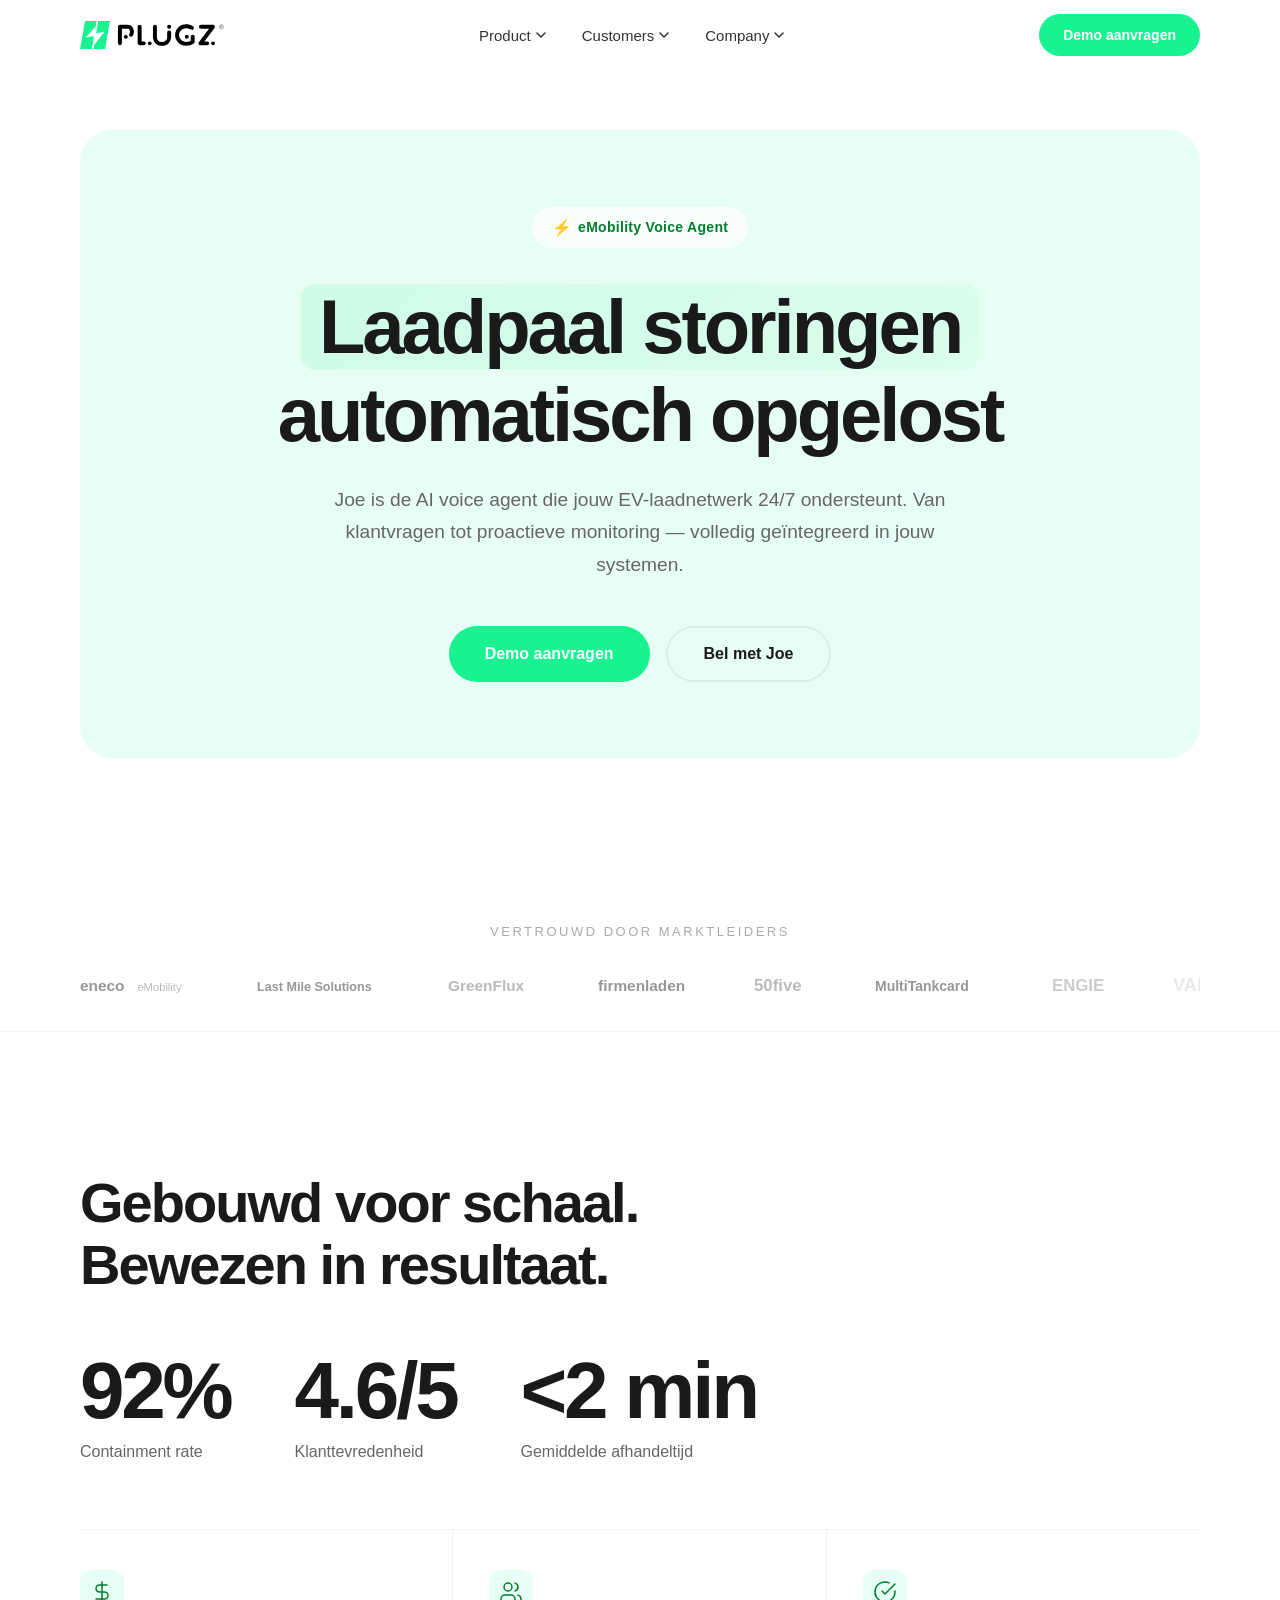
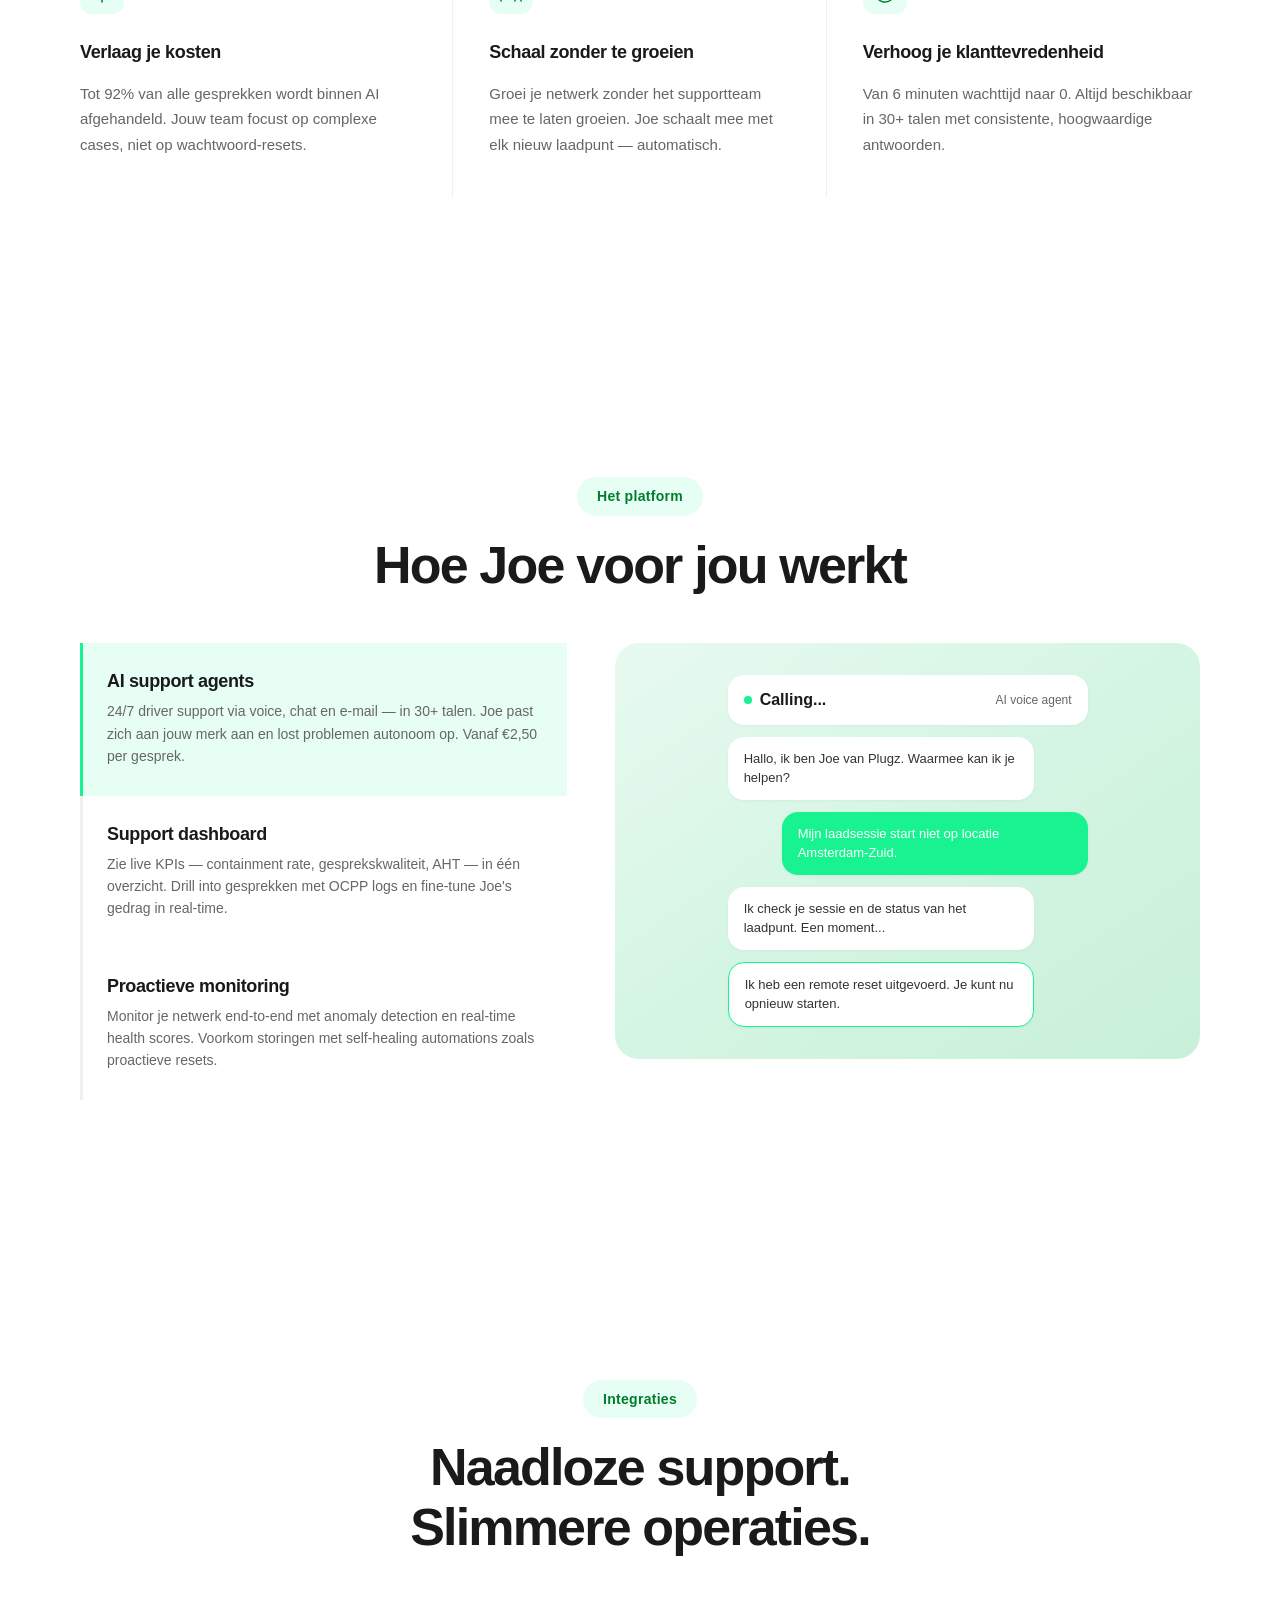
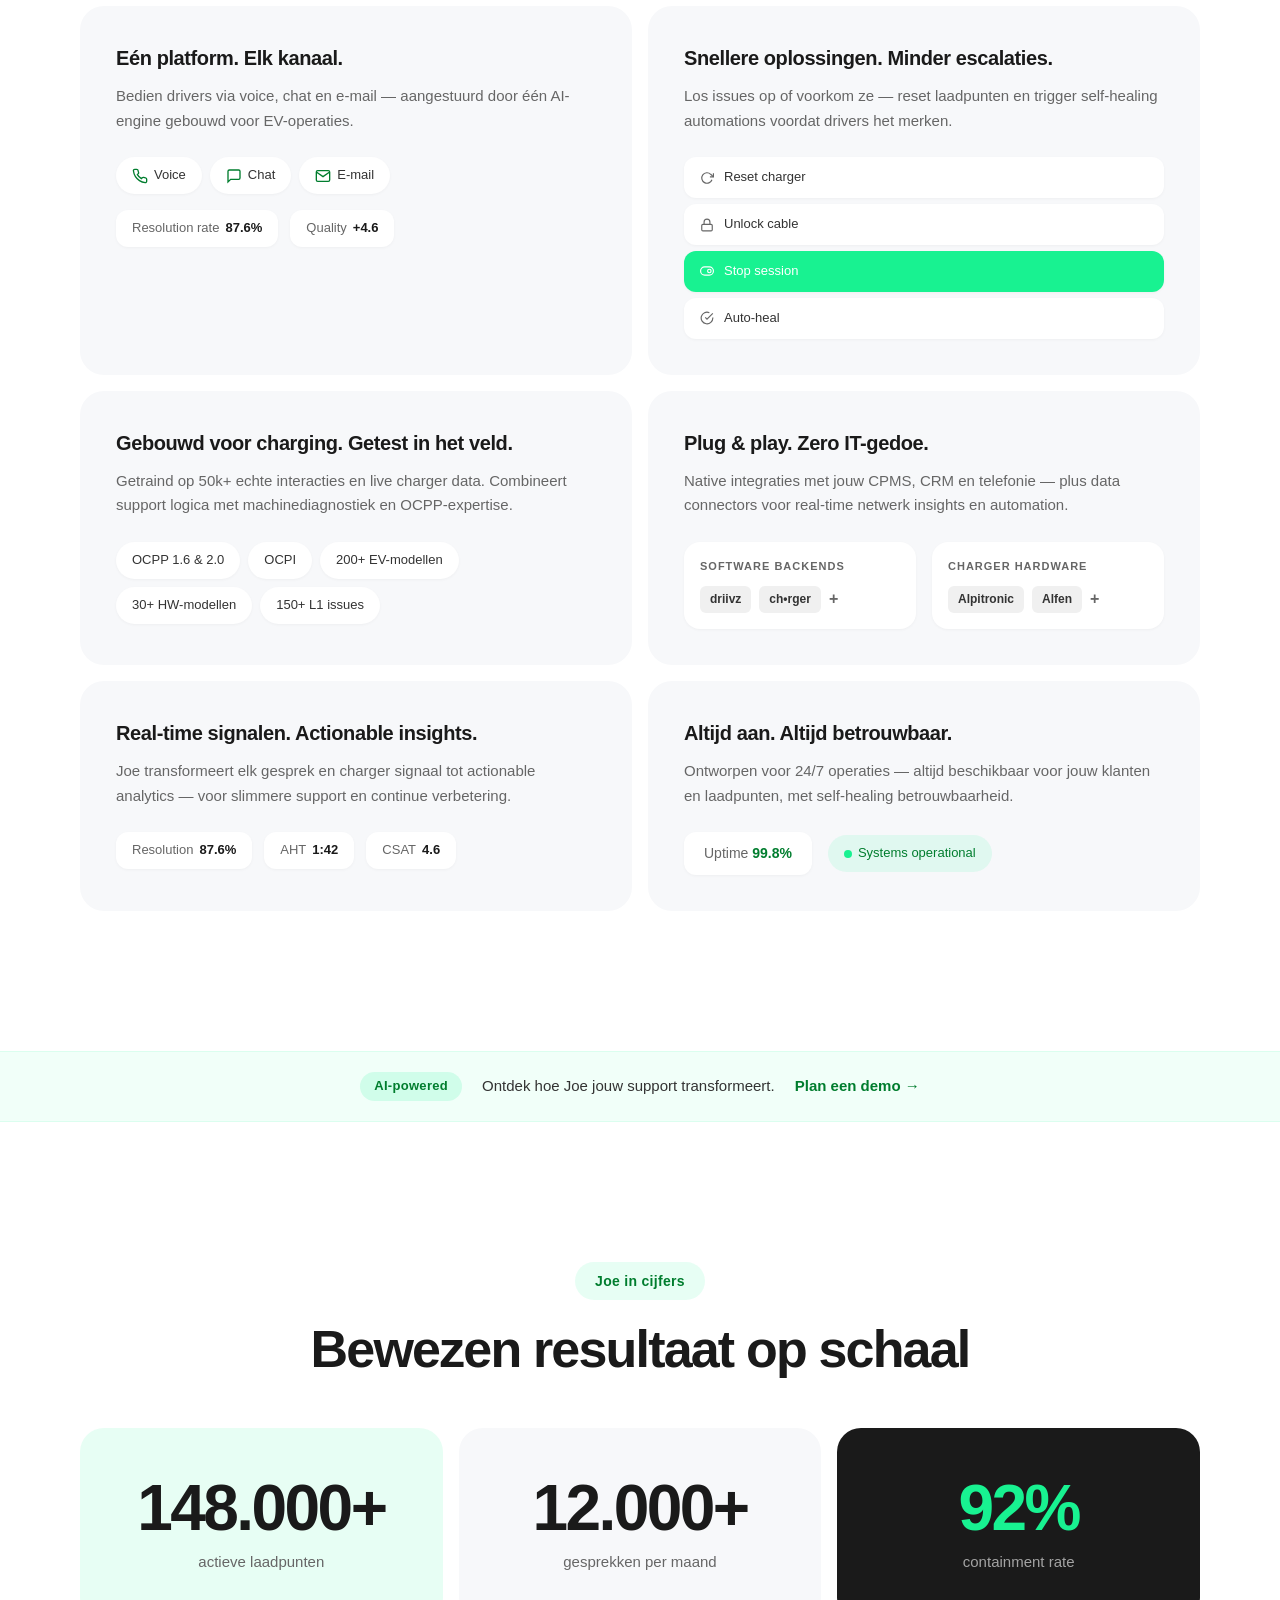
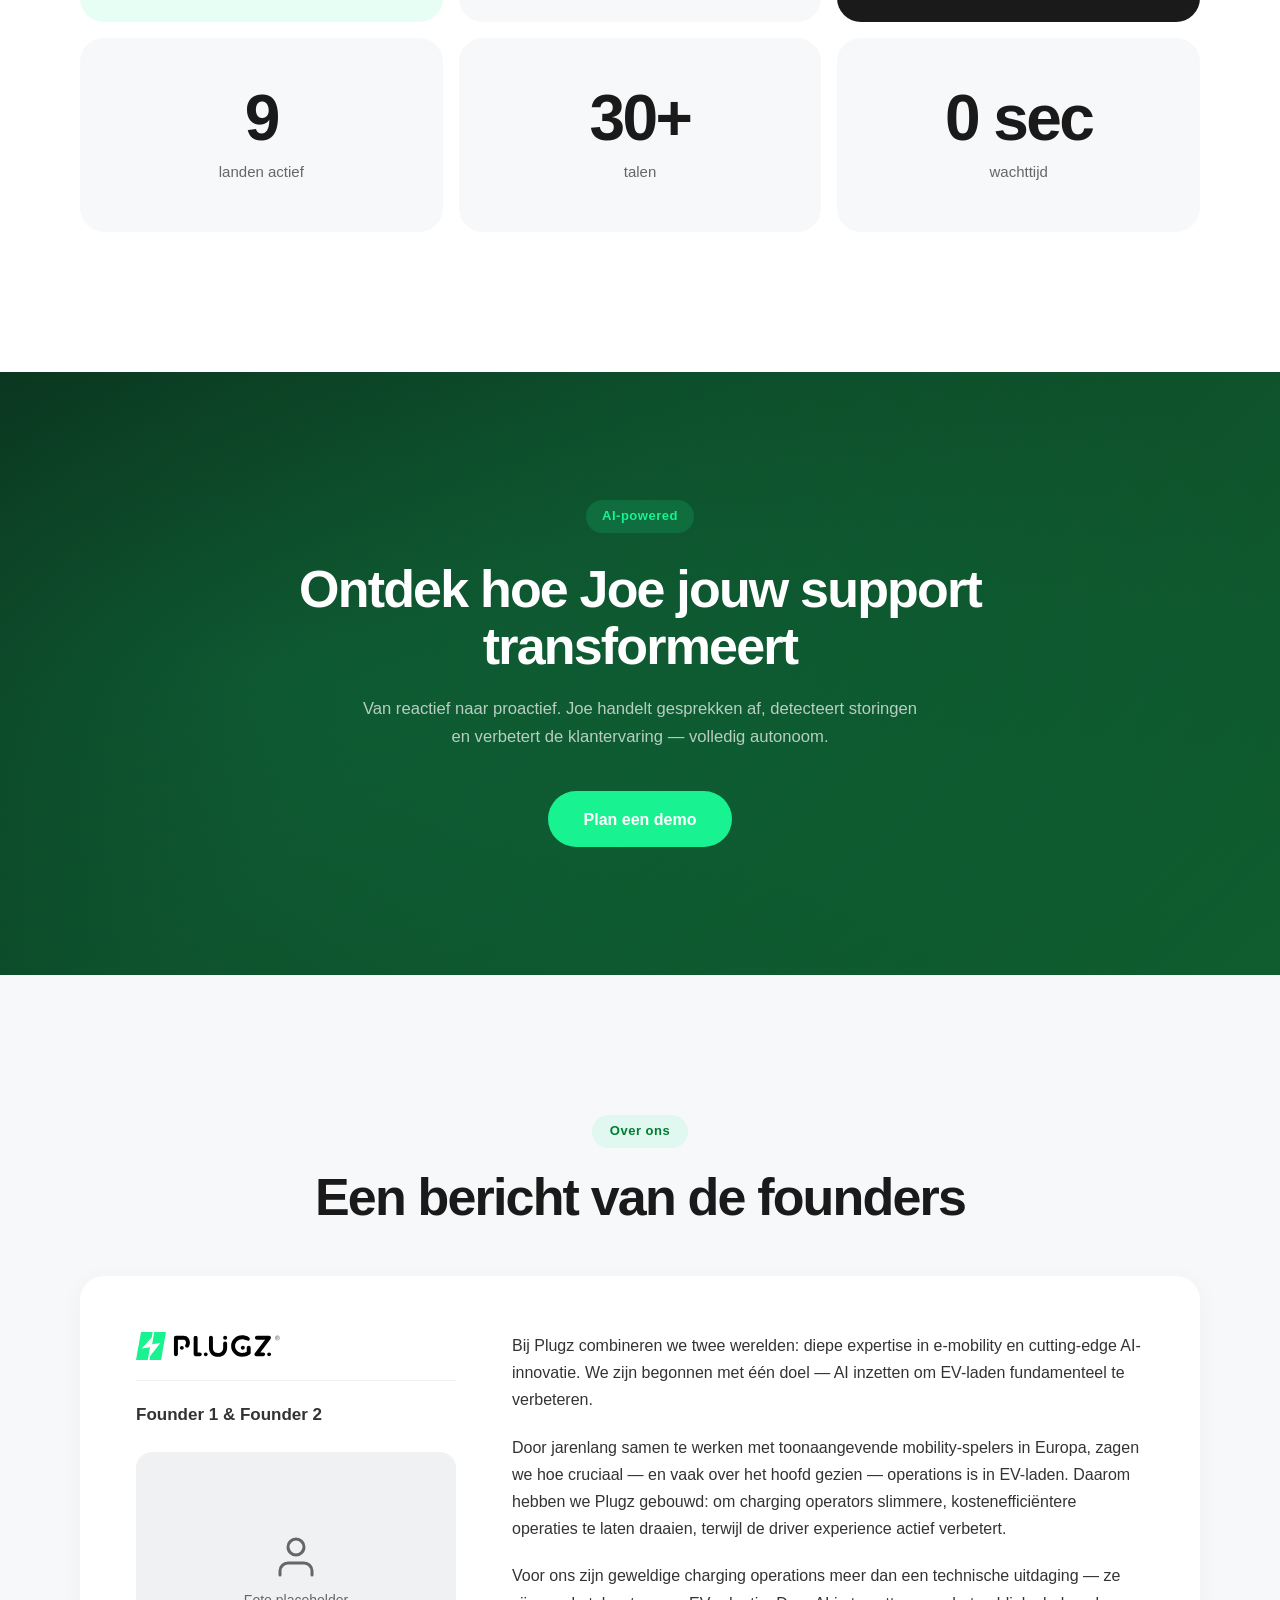
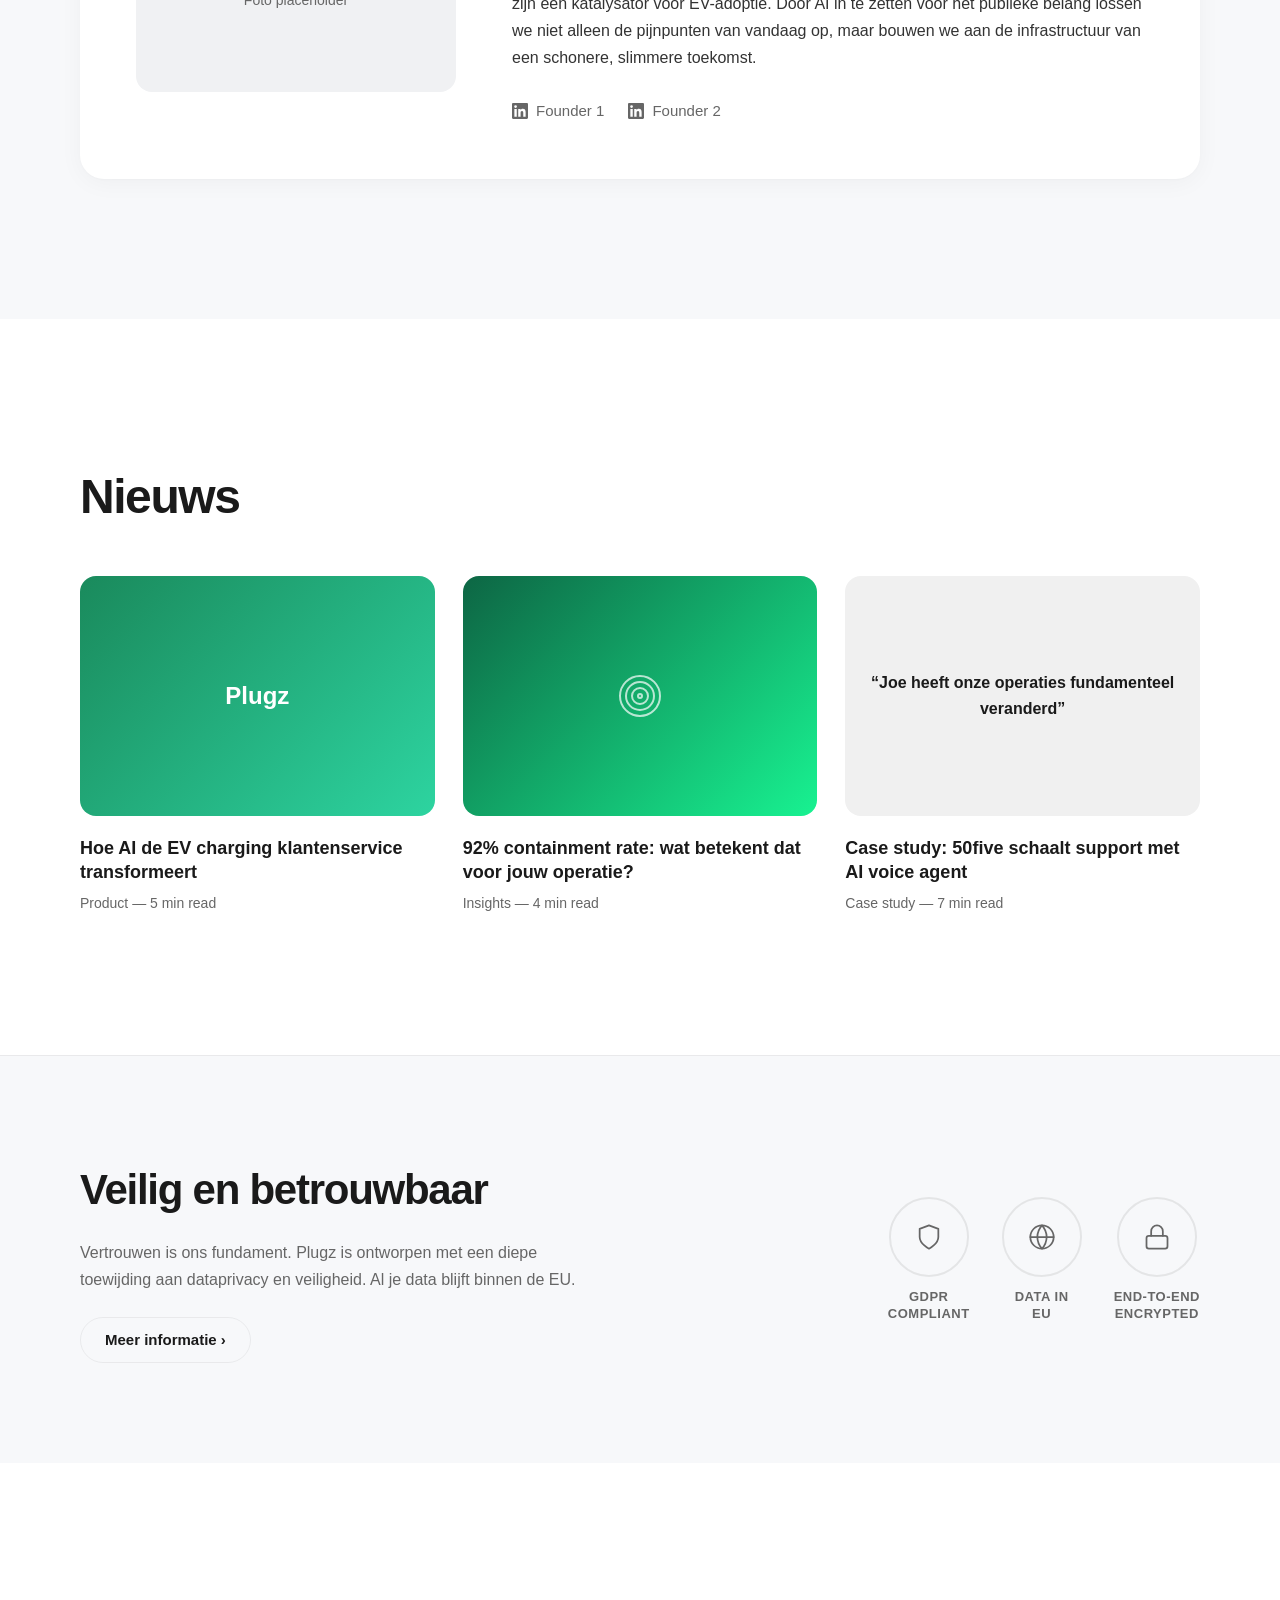
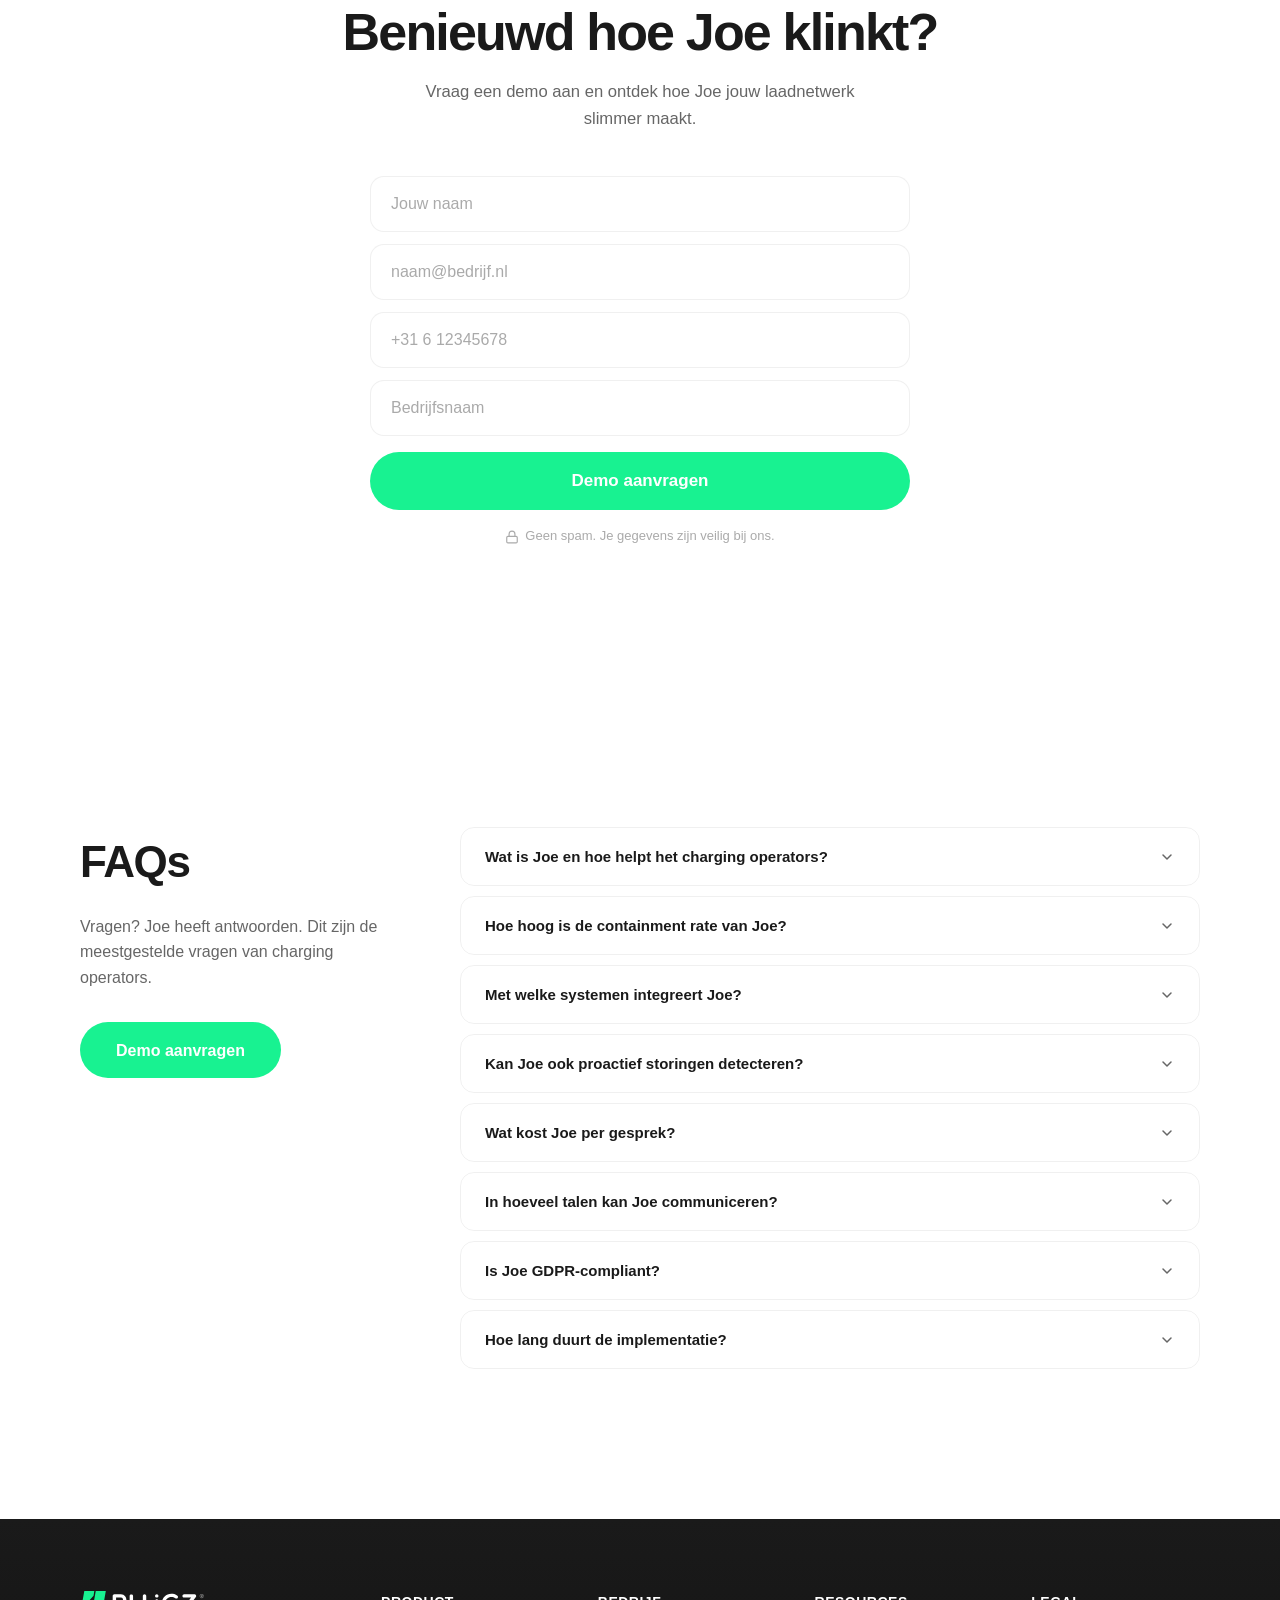
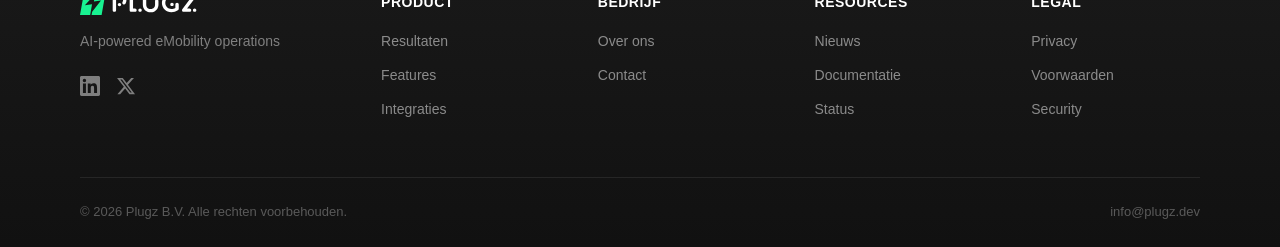
==== commit 0d218d3f: "Remove 'Bekijk meer' link from news section Co-Authored-By: Claude Opus 4.6 <noreply@anthropic.com>" ====
--- a/index.html
+++ b/index.html
@@ -495,7 +495,6 @@
     <div class="container">
       <div class="news-header fade-in">
         <h2 class="news-heading">Nieuws</h2>
-        <a href="#nieuws" class="news-see-more">Bekijk meer &rarr;</a>
       </div>
       <div class="news-grid fade-in">
         <a href="#" class="news-card" data-modal="modal-article-1">
@@ -748,7 +747,7 @@
         <p>De volgende stap gaat verder dan reactieve support. Met proactieve monitoring detecteert Joe anomalie&euml;n in je netwerk v&oacute;&oacute;rdat drivers er last van hebben. Self-healing automations &mdash; zoals automatische charger resets &mdash; voorkomen dat problemen escaleren tot klachten.</p>
         <p>AI in EV charging is geen toekomstmuziek meer. Het is de standaard voor operators die willen schalen zonder concessies te doen aan service.</p>
         <div class="article-modal-cta">
-          <a href="#contact" class="btn-primary" onclick="document.getElementById('modal-article-1').classList.remove('open')">Demo aanvragen</a>
+          <a href="#contact" class="btn-primary" onclick="document.getElementById('modal-article-1').classList.remove('open');document.body.style.overflow=''">Demo aanvragen</a>
         </div>
       </div>
     </div>
@@ -785,7 +784,7 @@
         <h3>Hoe meet je het zelf?</h3>
         <p>In het Joe dashboard zie je de containment rate real-time, uitgesplitst per kanaal (voice, chat, e-mail), per type vraag en per tijdsperiode. Zo kun je precies zien waar AI het beste presteert en waar fine-tuning nodig is.</p>
         <div class="article-modal-cta">
-          <a href="#contact" class="btn-primary" onclick="document.getElementById('modal-article-2').classList.remove('open')">Demo aanvragen</a>
+          <a href="#contact" class="btn-primary" onclick="document.getElementById('modal-article-2').classList.remove('open');document.body.style.overflow=''">Demo aanvragen</a>
         </div>
       </div>
     </div>
@@ -824,7 +823,7 @@
         <p>Volgens 50five was het de combinatie van drie factoren: de diepe EV-domeinkennis van Joe, de directe integratie met hun charger backend, en de mogelijkheid om niet alleen te informeren maar ook te handelen (resets, unlocks, sessie-stops).</p>
         <p>Het team van 50five focust nu volledig op complexe escalaties en proactieve netwerkoptimalisatie &mdash; precies waar menselijke expertise het meeste waarde toevoegt.</p>
         <div class="article-modal-cta">
-          <a href="#contact" class="btn-primary" onclick="document.getElementById('modal-article-3').classList.remove('open')">Demo aanvragen</a>
+          <a href="#contact" class="btn-primary" onclick="document.getElementById('modal-article-3').classList.remove('open');document.body.style.overflow=''">Demo aanvragen</a>
         </div>
       </div>
     </div>
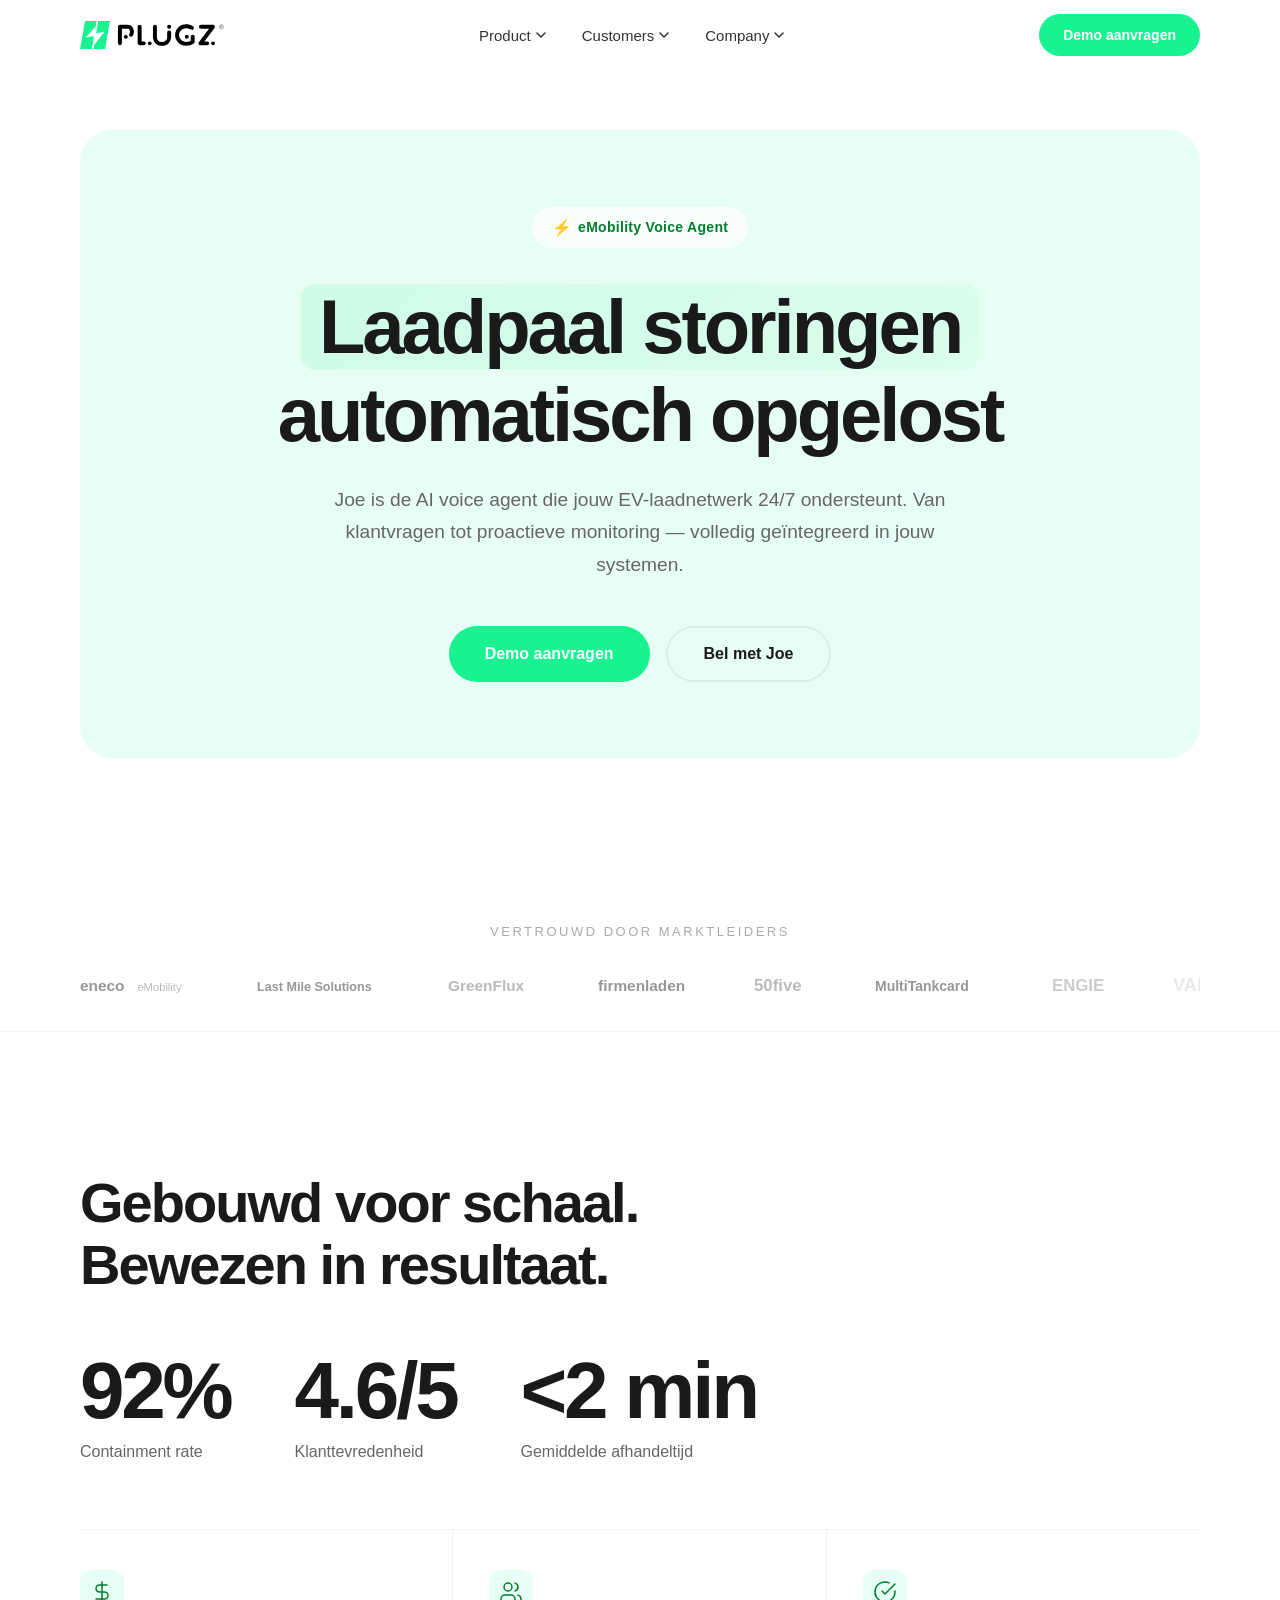
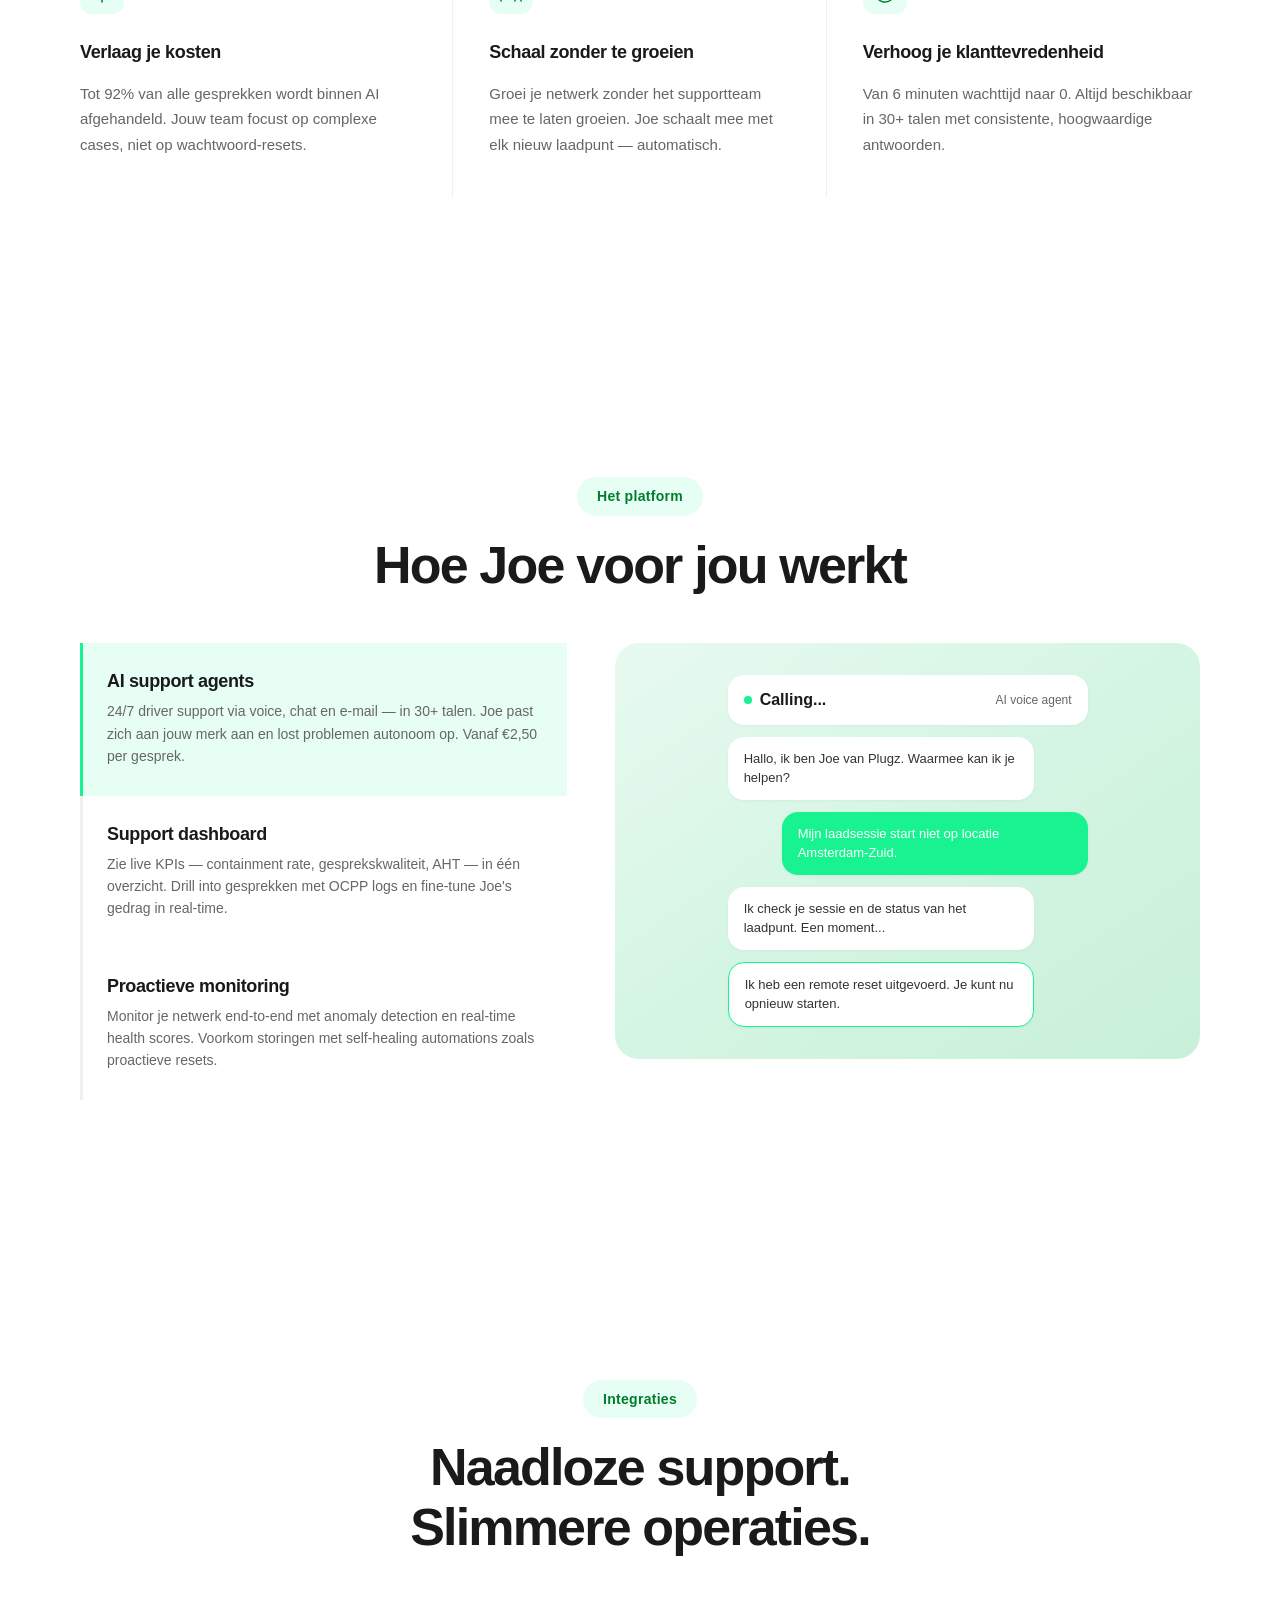
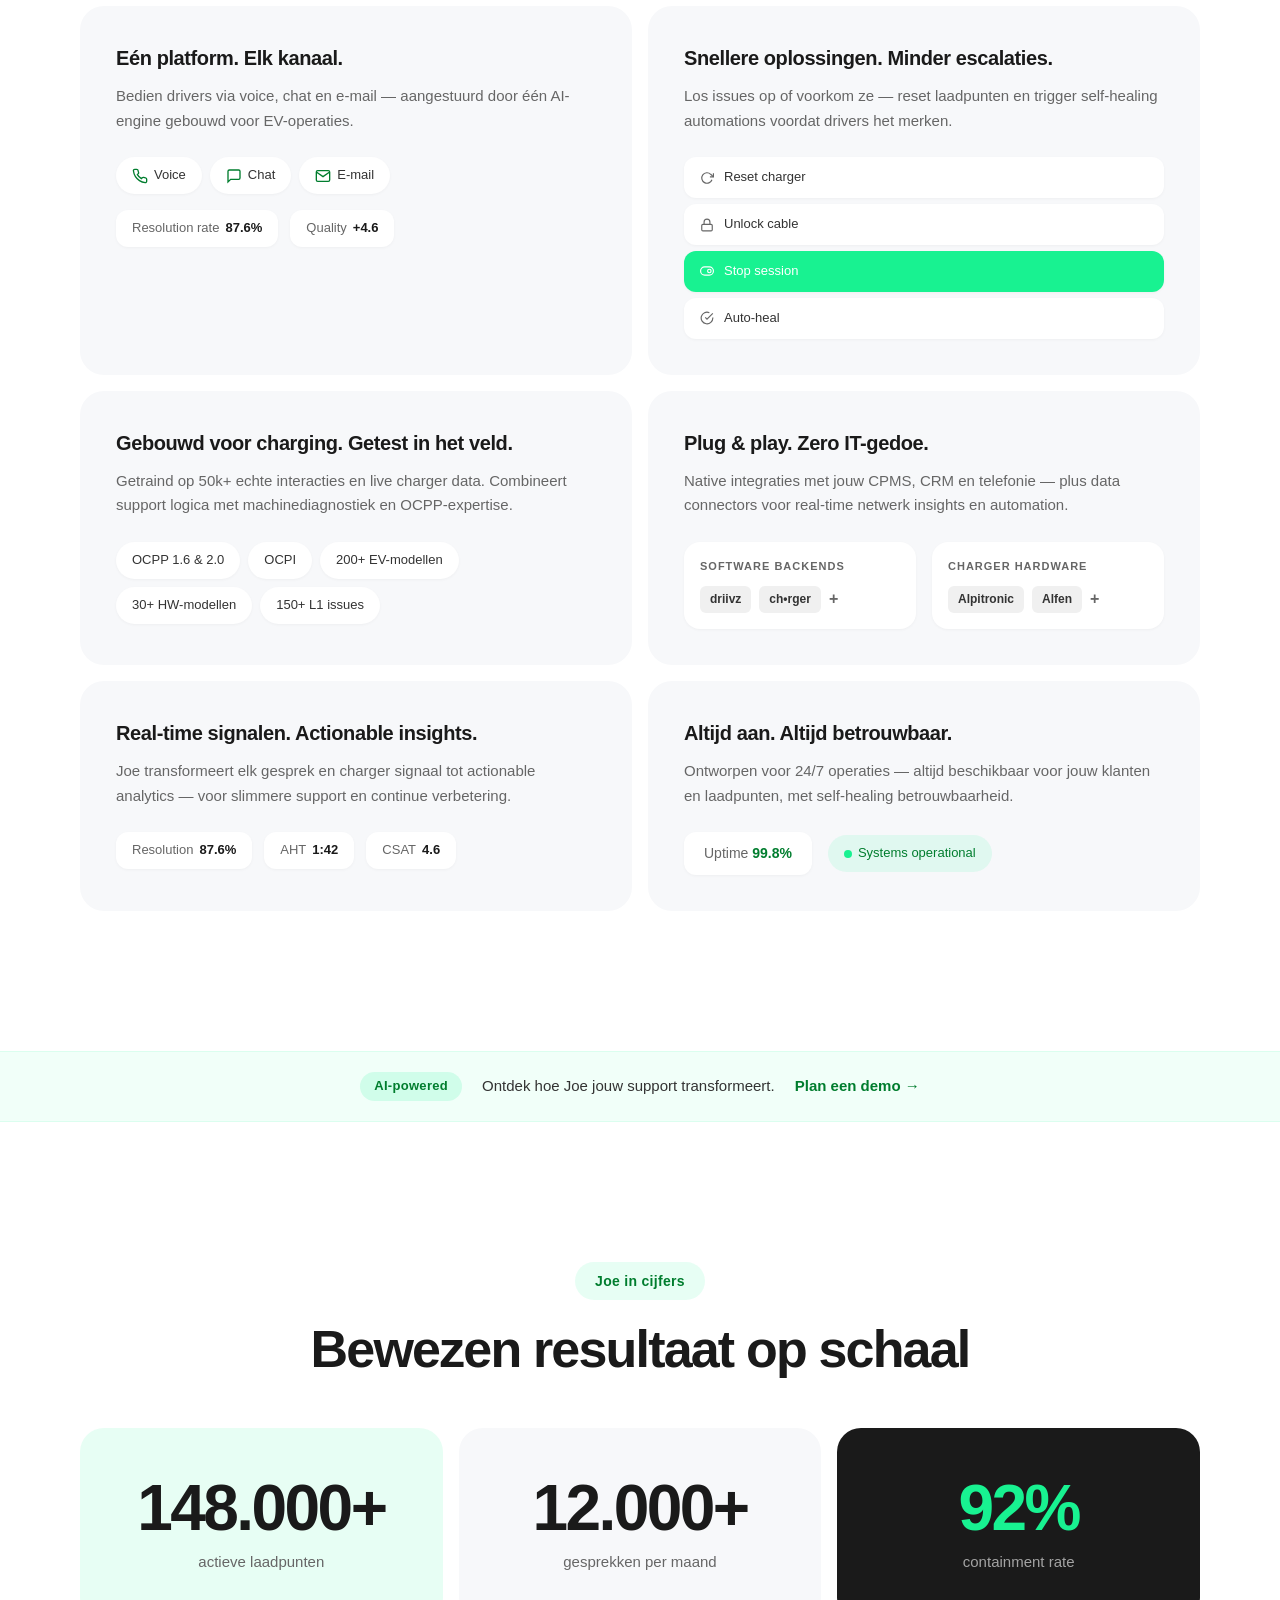
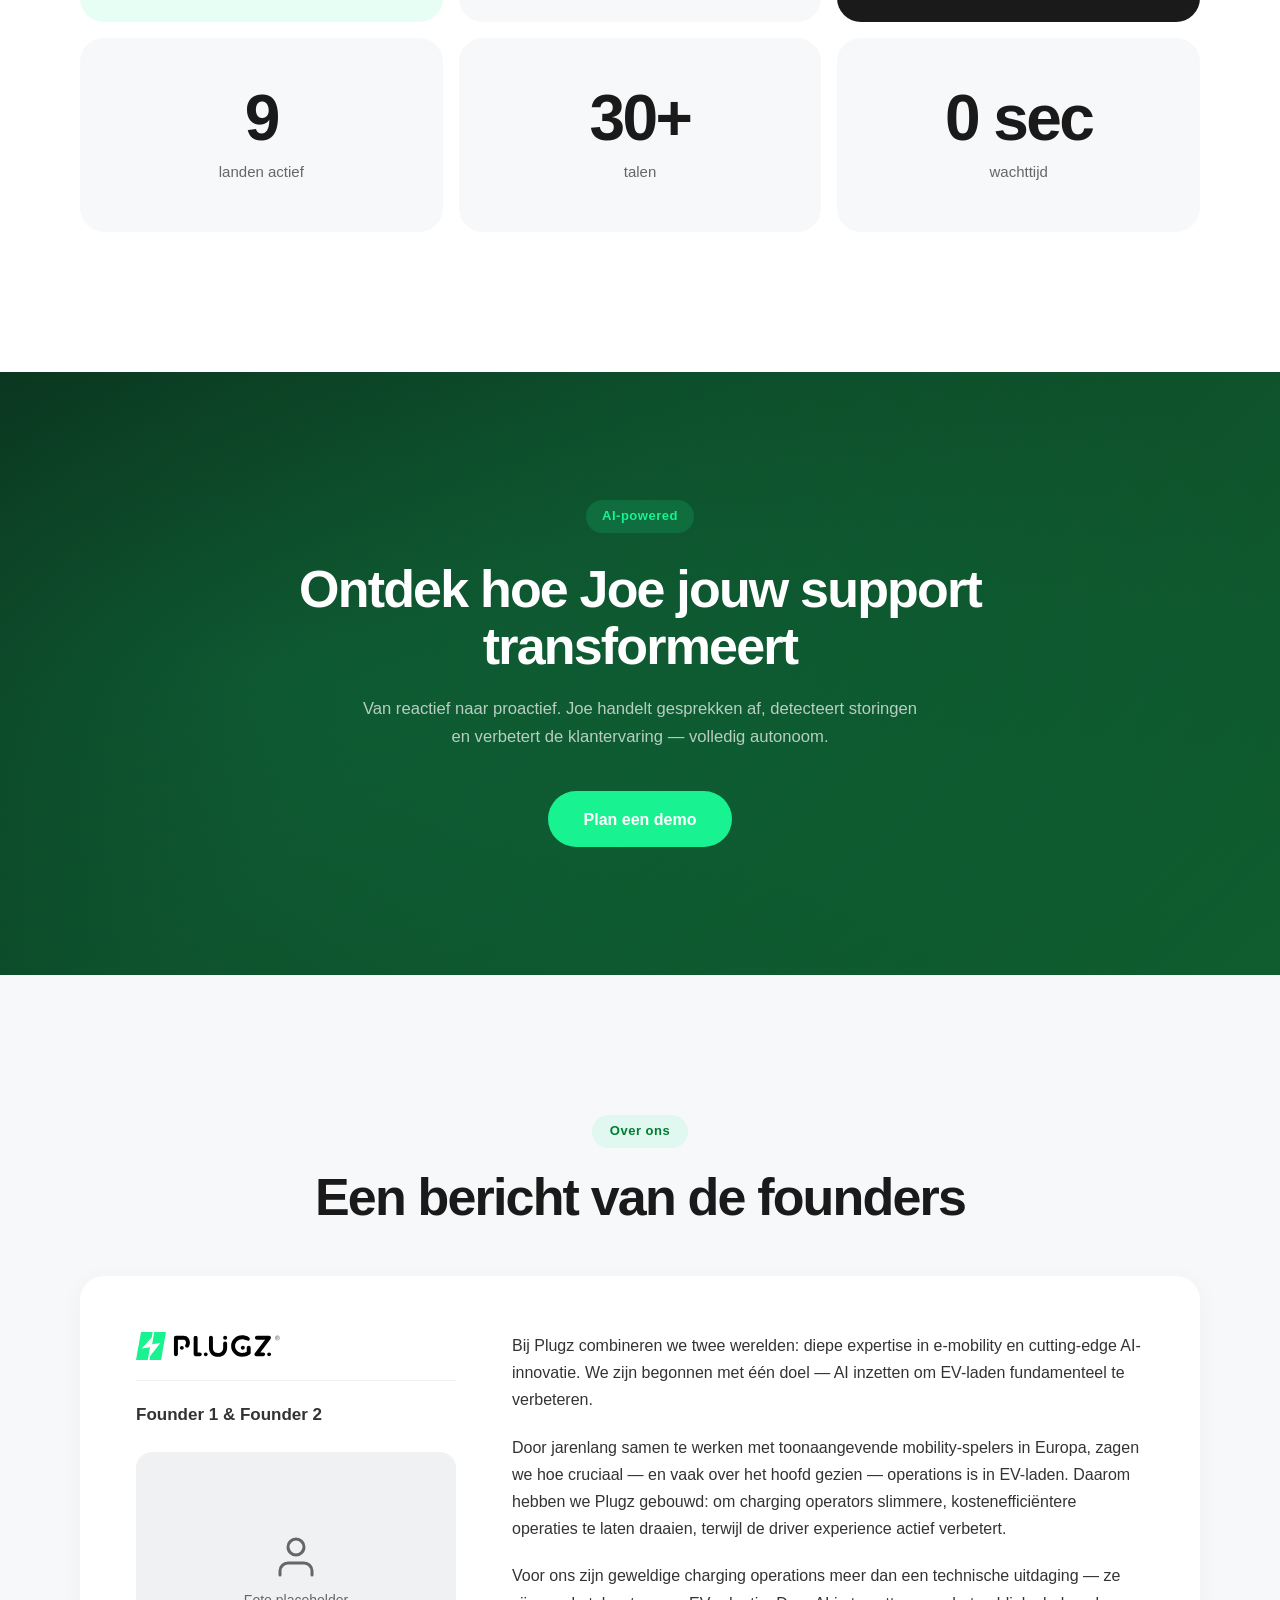
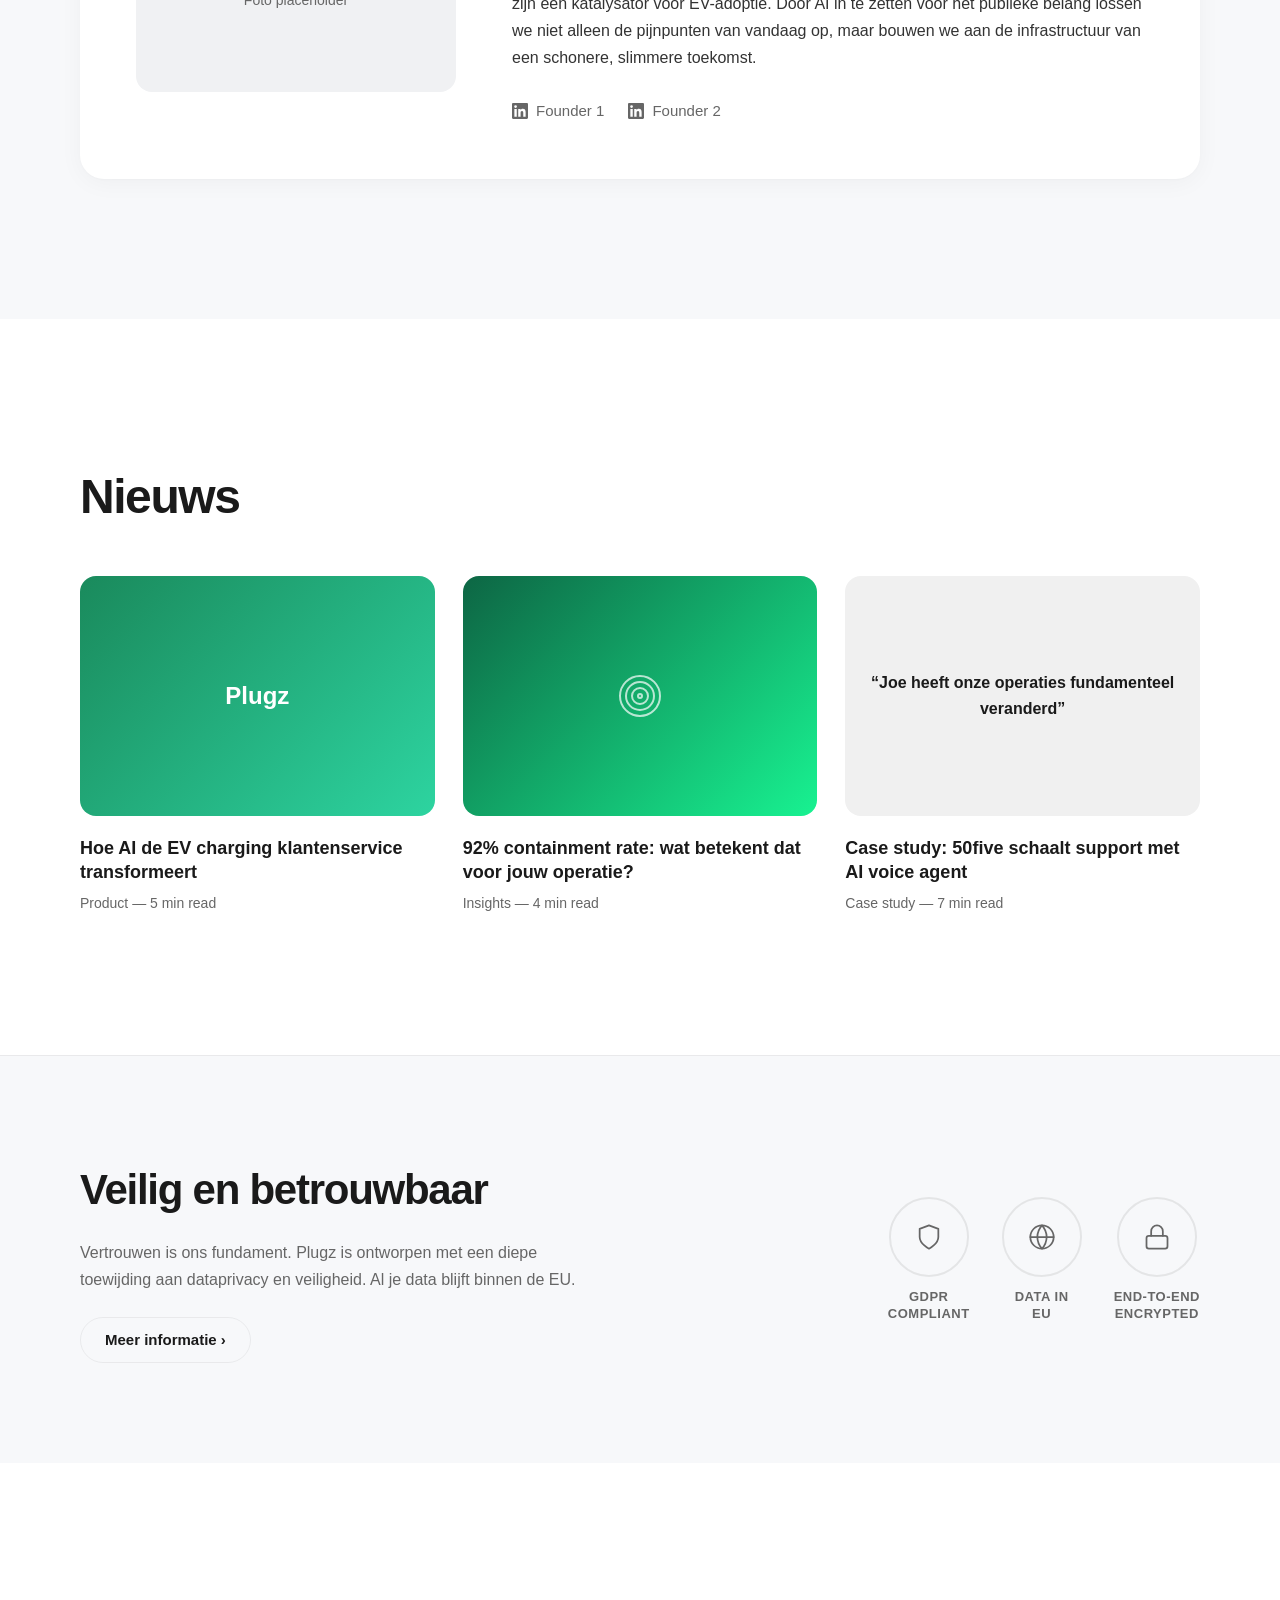
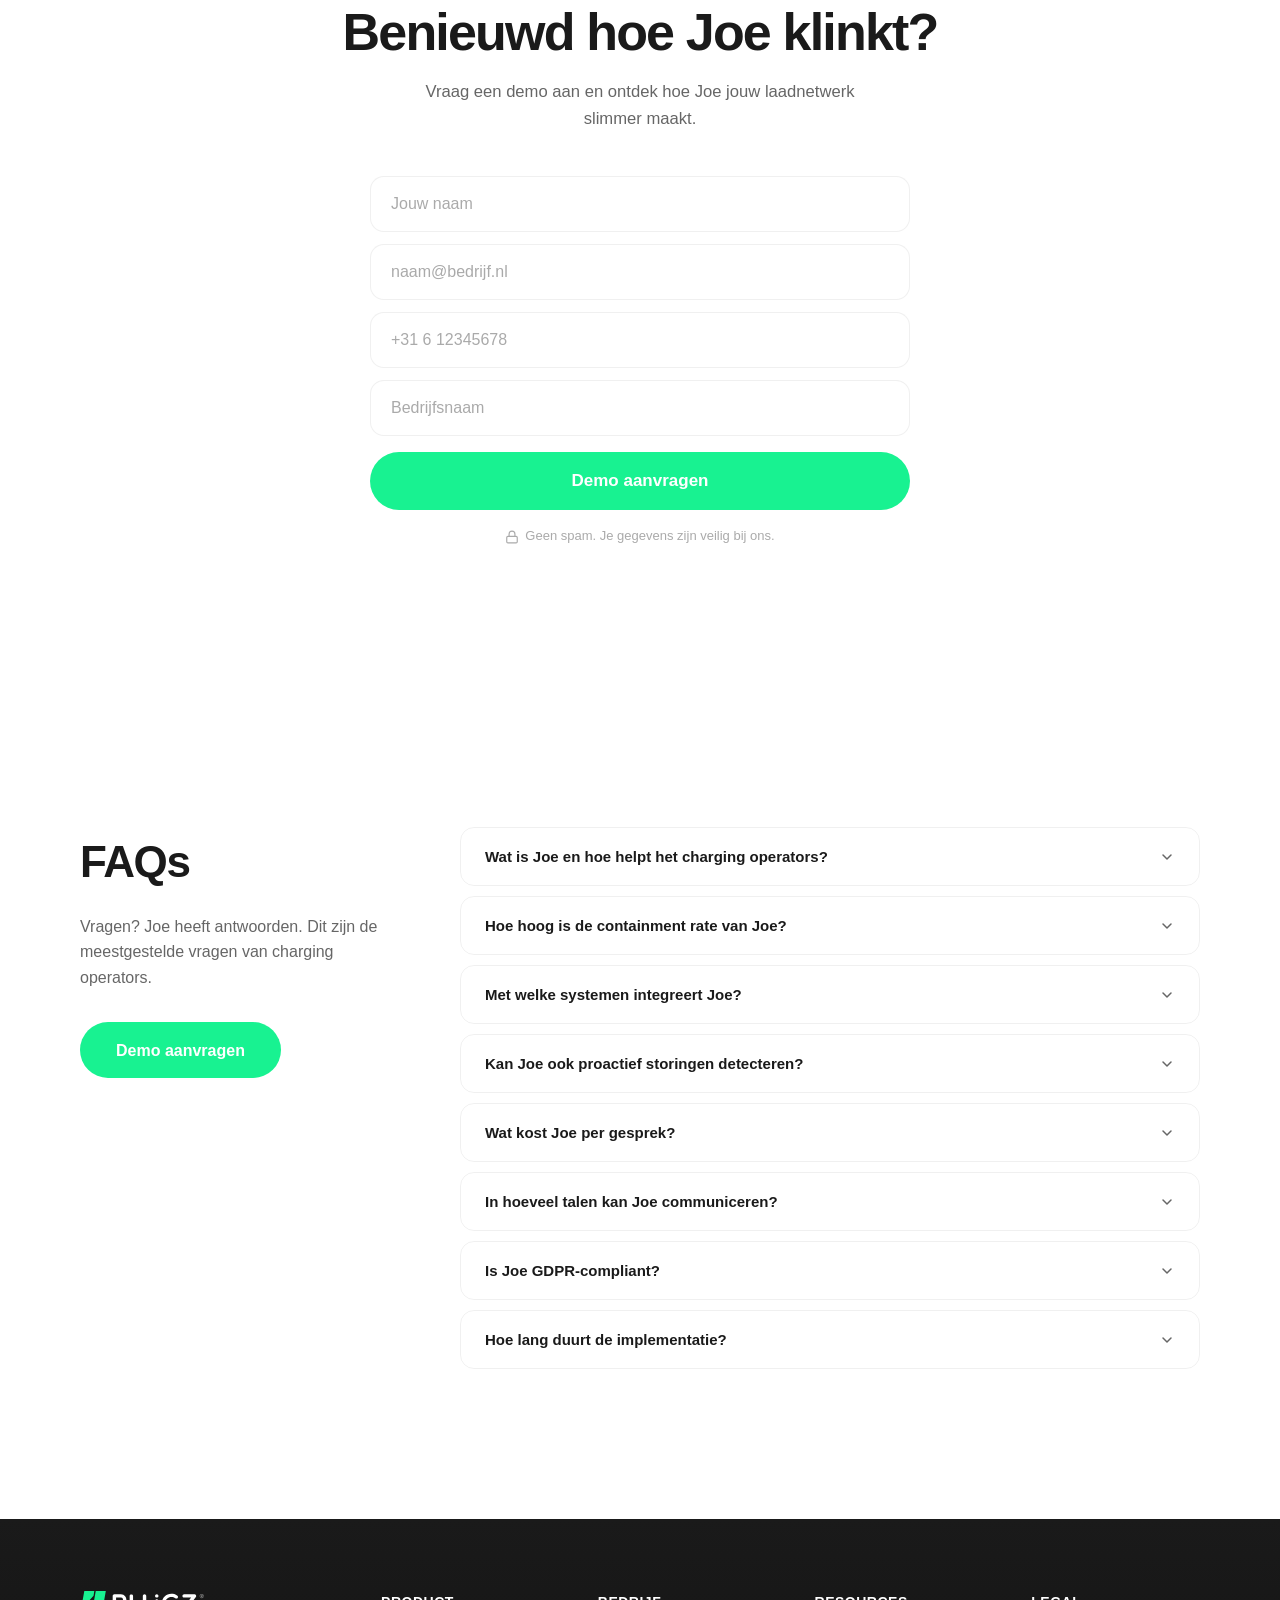
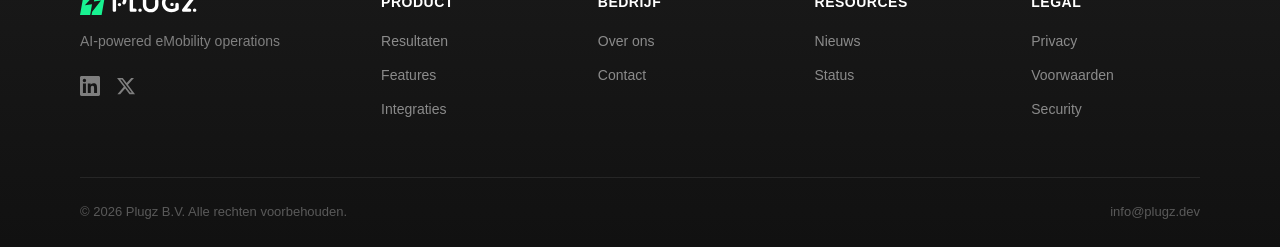
==== commit 07df4935: "Remove Documentatie from footer resources Co-Authored-By: Claude Opus 4.6 <noreply@anthropic.com>" ====
--- a/index.html
+++ b/index.html
@@ -700,7 +700,6 @@
         <div class="footer-col">
           <h4>Resources</h4>
           <a href="#nieuws">Nieuws</a>
-          <a href="#">Documentatie</a>
           <a href="#">Status</a>
         </div>
         <div class="footer-col">
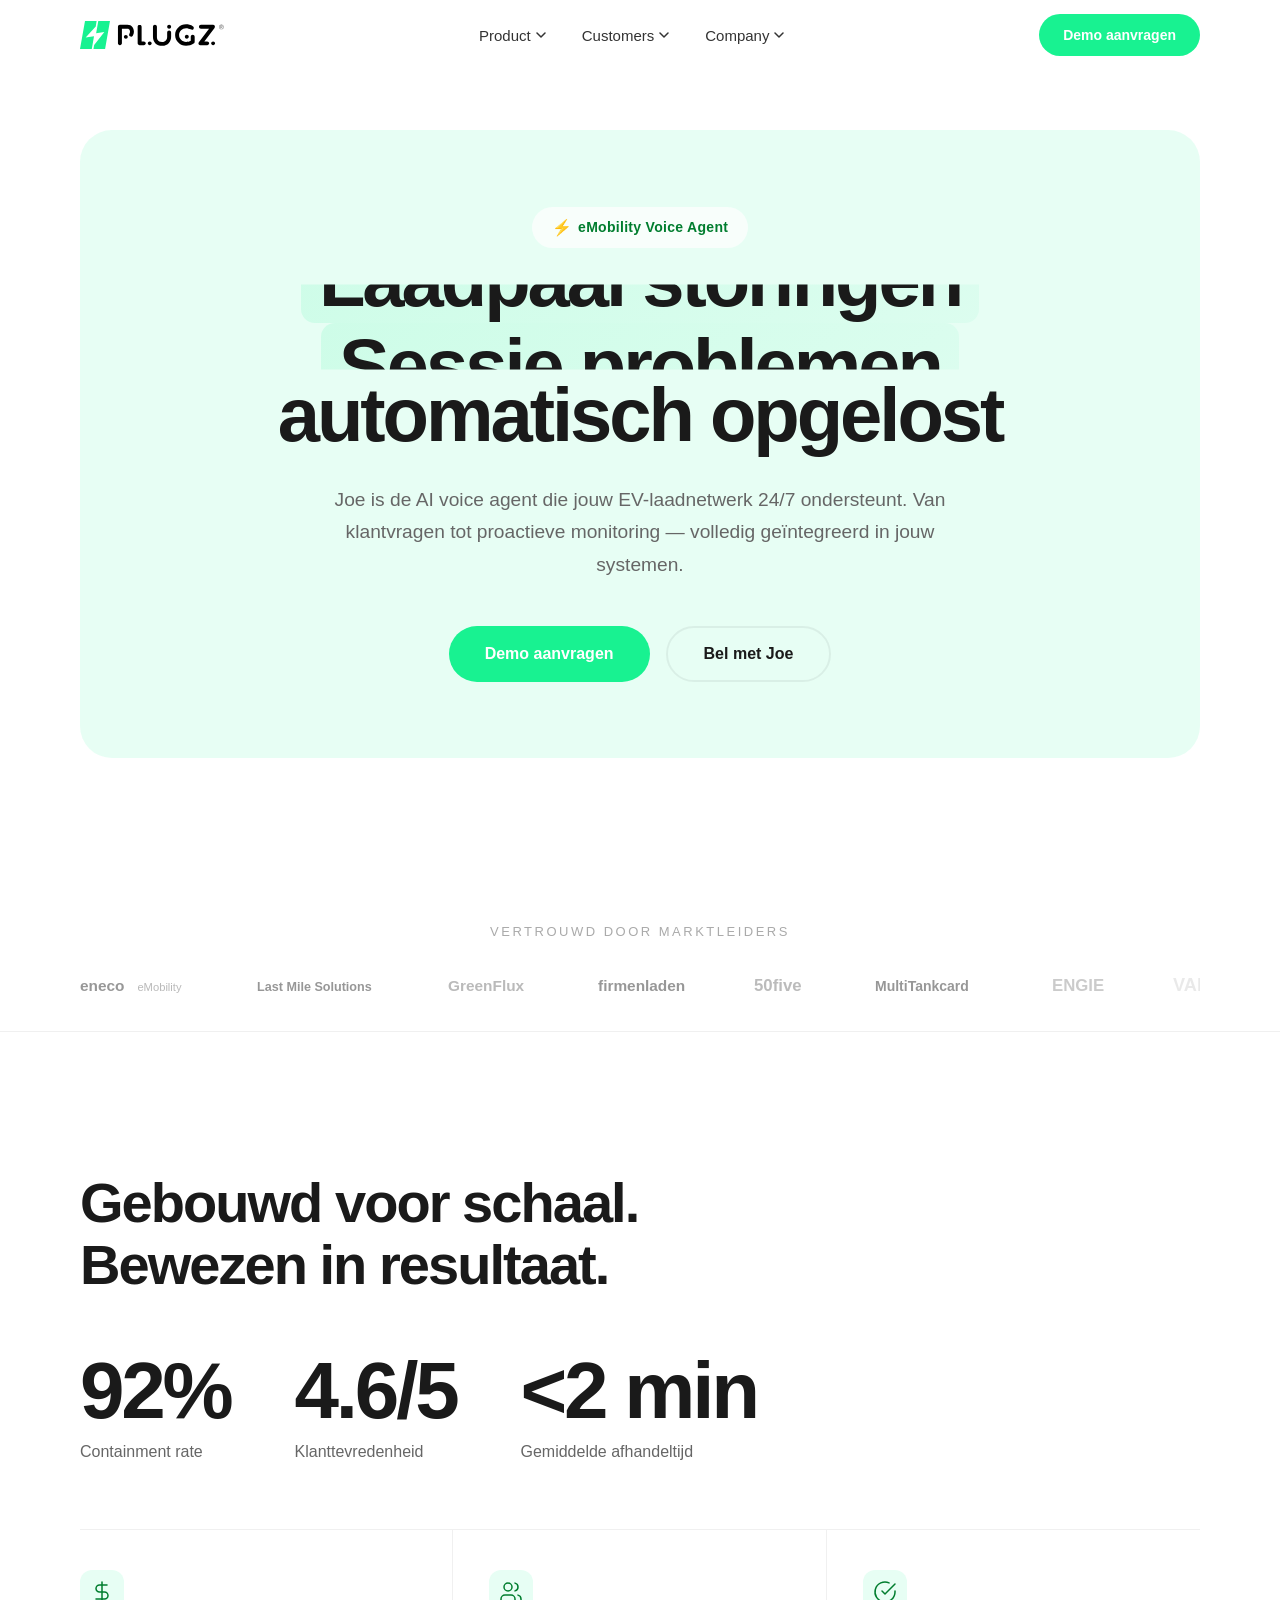
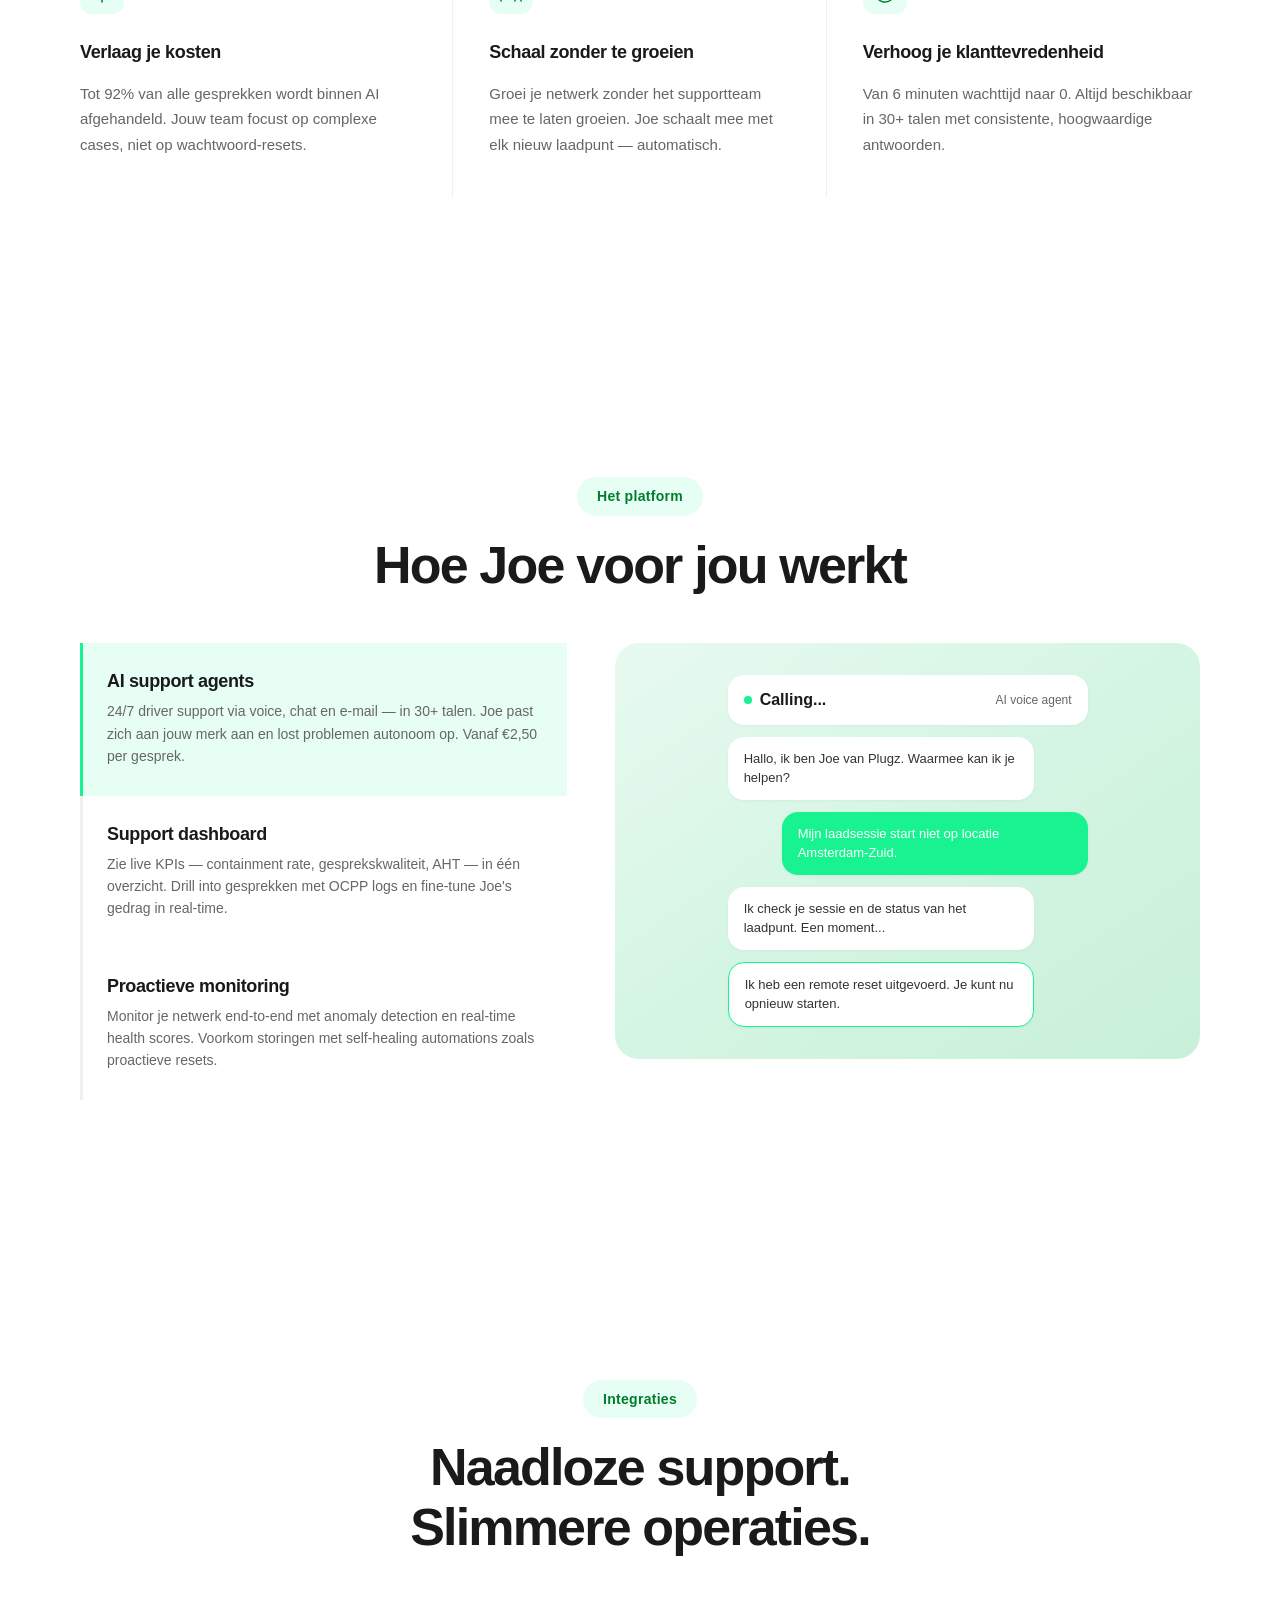
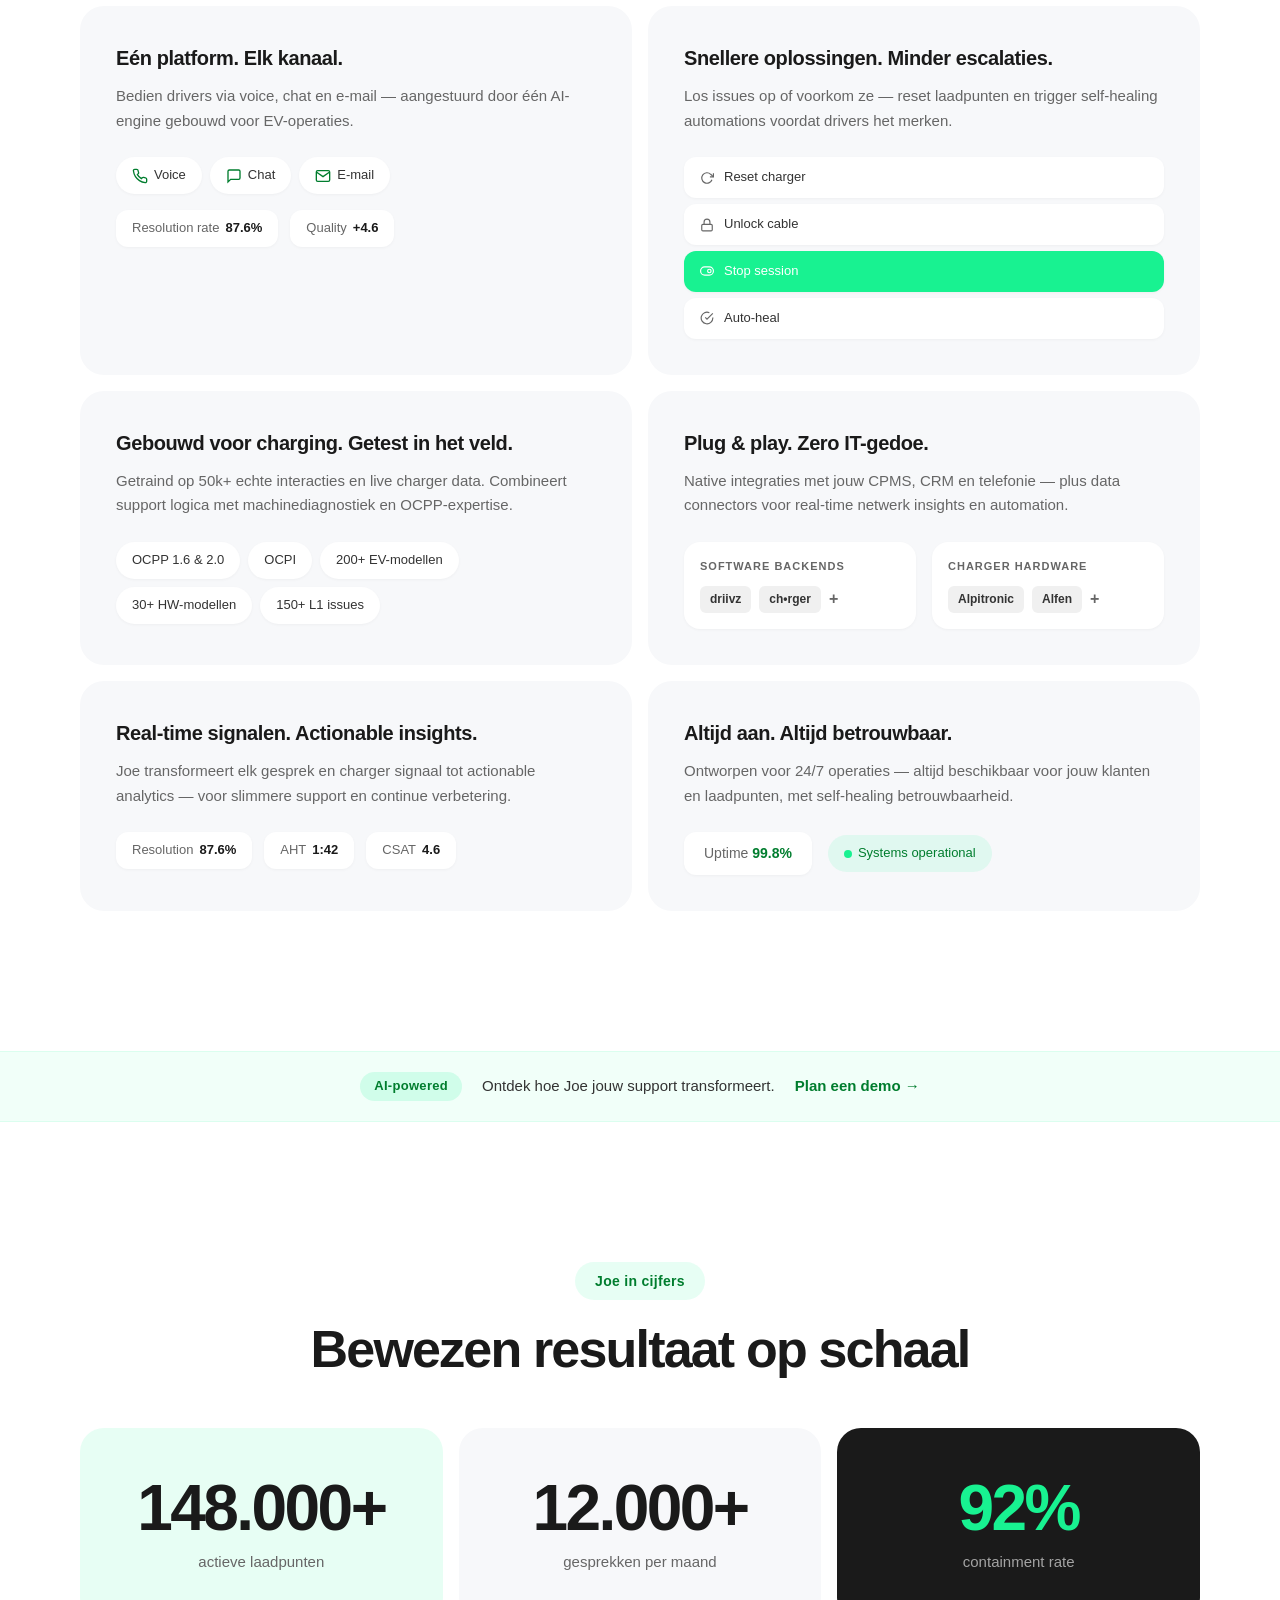
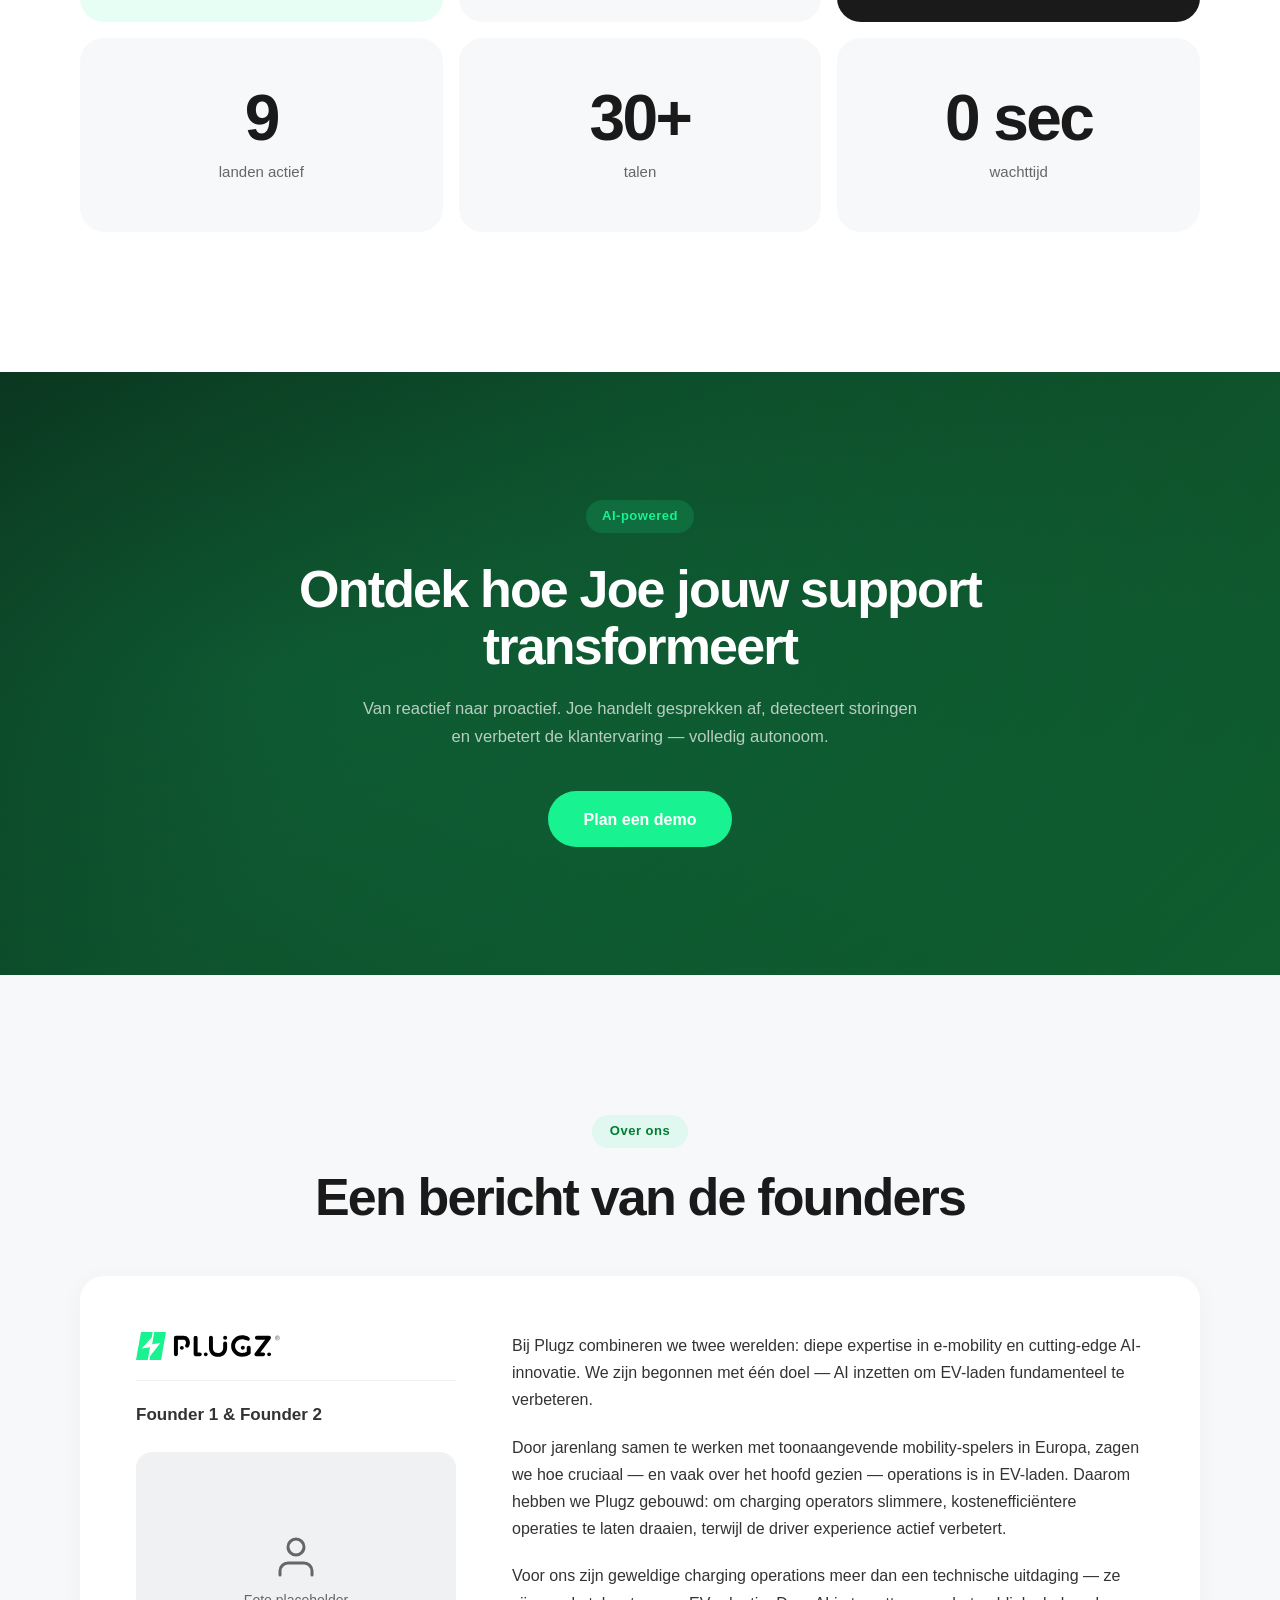
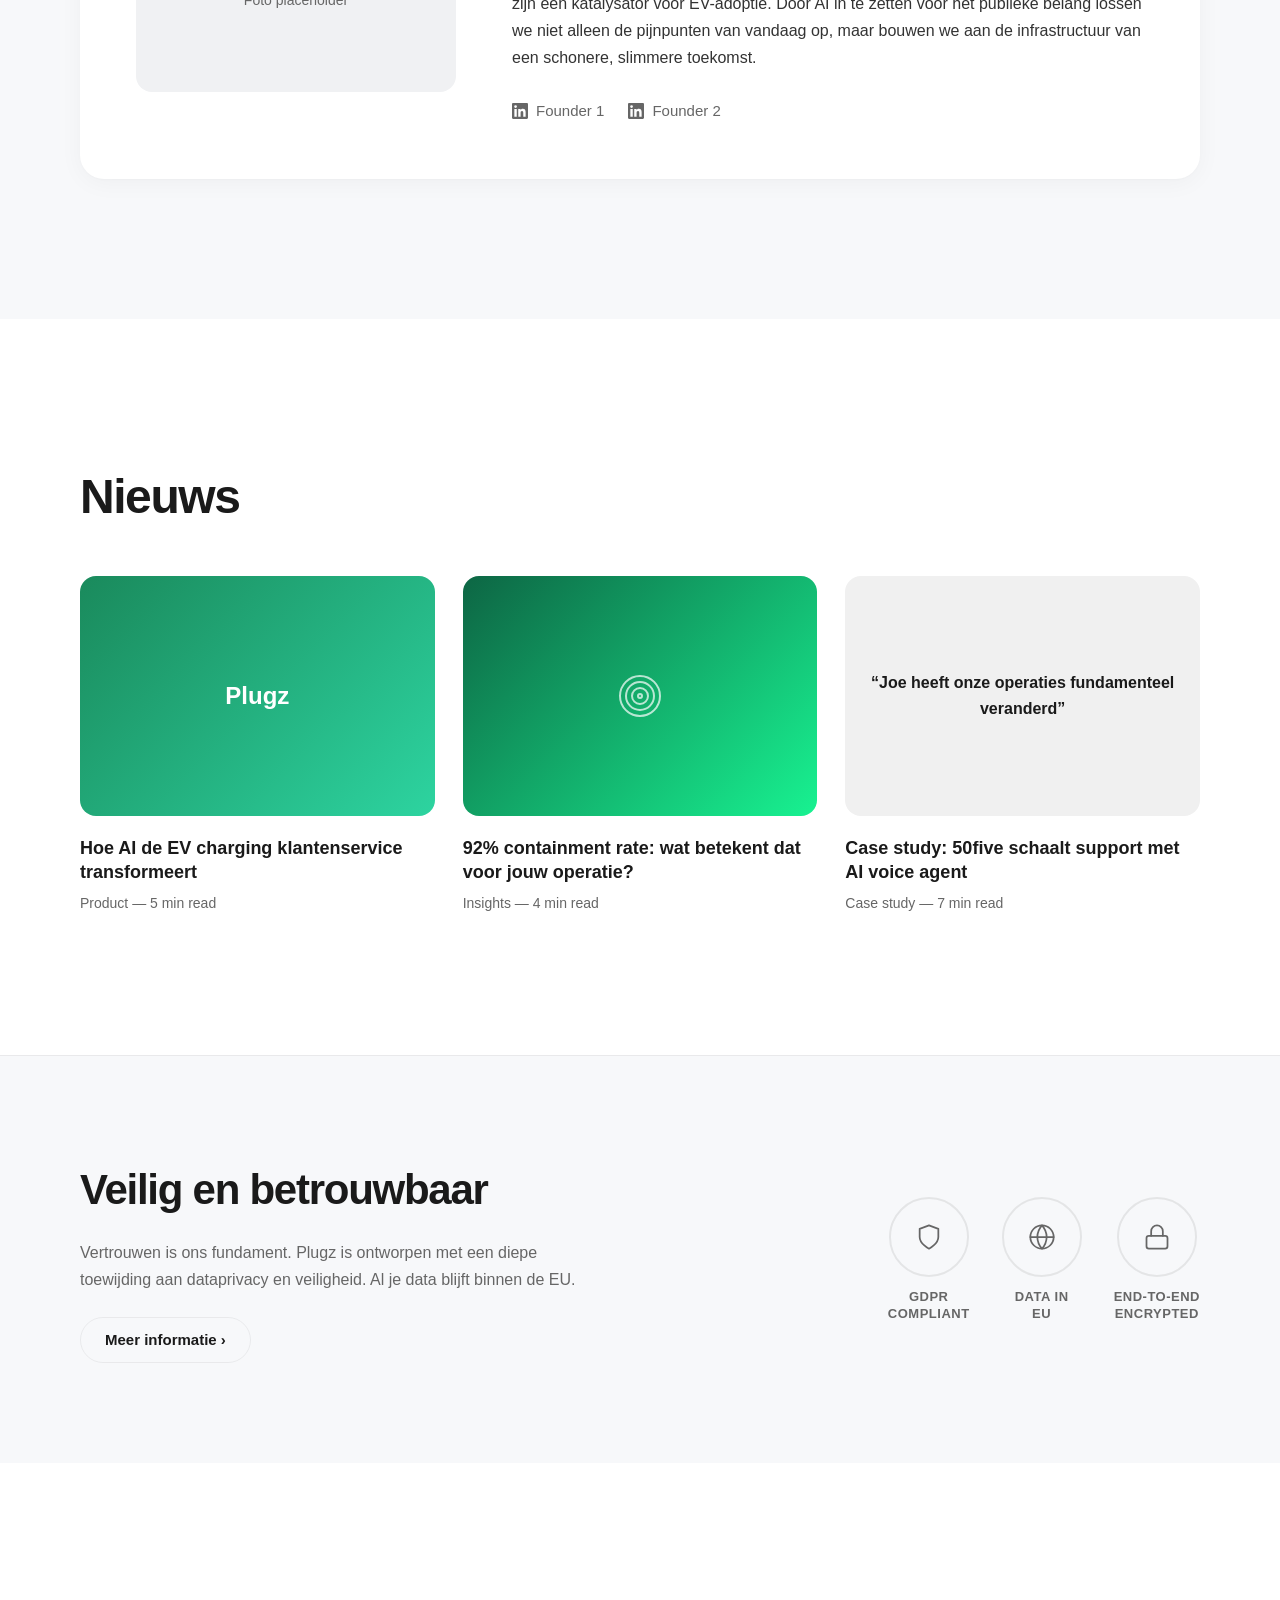
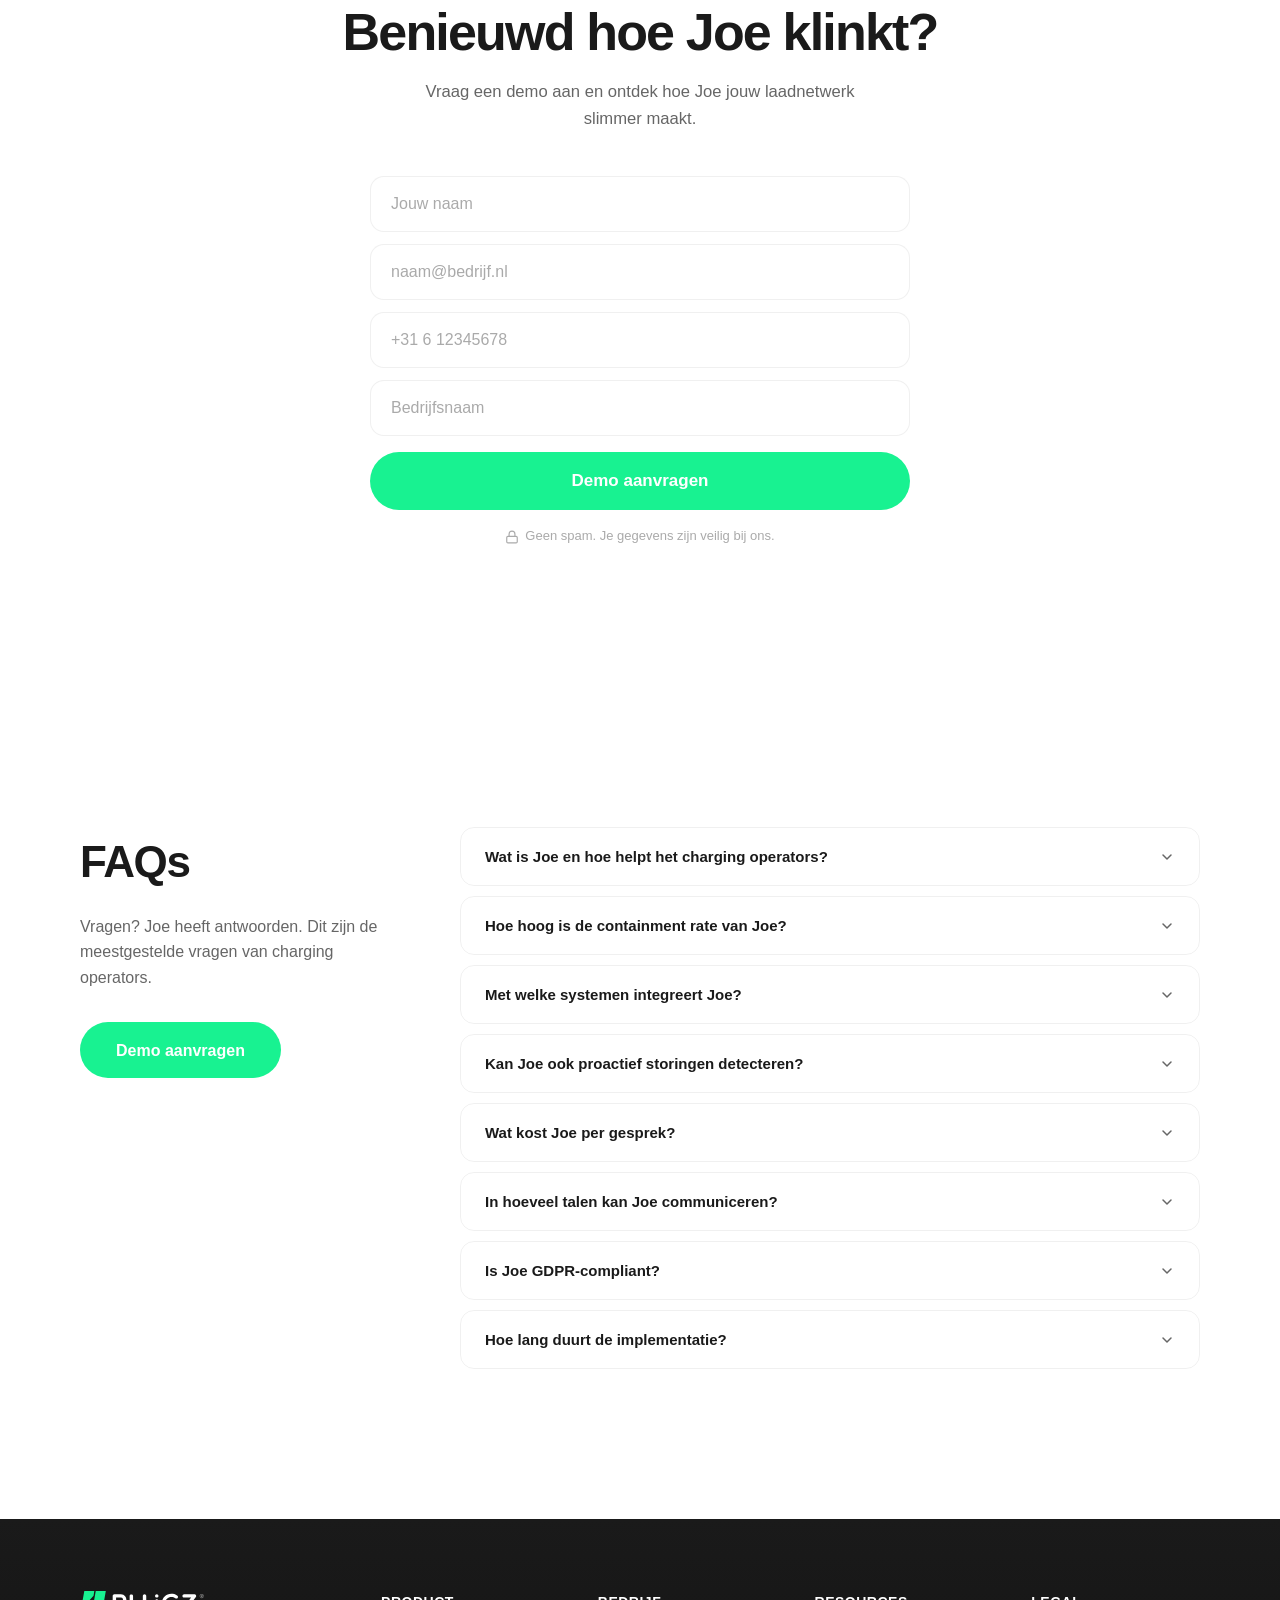
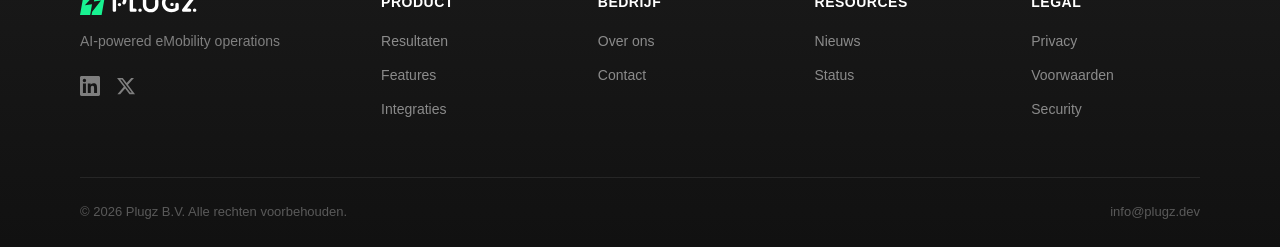
==== commit c5b88b4a: "Shorten rotating words for mobile fit - 'Beschikbaarheid checks' → 'Status checks' - 'Klant communic" ====
--- a/index.html
+++ b/index.html
@@ -131,8 +131,8 @@
               <span class="rotating-word active">Laadpaal storingen</span>
               <span class="rotating-word">Sessie problemen</span>
               <span class="rotating-word">Facturatie vragen</span>
-              <span class="rotating-word">Klant communicatie</span>
-              <span class="rotating-word">Beschikbaarheid checks</span>
+              <span class="rotating-word">Klantcontact</span>
+              <span class="rotating-word">Status checks</span>
             </span>
           </span>
           <span class="hero-static">automatisch opgelost</span>
@@ -231,21 +231,79 @@
       <span class="features-badge fade-in">Het platform</span>
       <h2 class="section-heading fade-in">Hoe Joe voor jou werkt</h2>
 
+      <!-- Desktop: tab/visual split | Mobile: stacking cards -->
       <div class="features-ecosystem fade-in">
         <div class="features-tabs">
           <button class="feature-tab active" data-tab="0">
             <h3>AI support agents</h3>
             <p>24/7 driver support via voice, chat en e-mail — in 30+ talen. Joe past zich aan jouw merk aan en lost problemen autonoom op. Vanaf &euro;2,50 per gesprek.</p>
+            <!-- Mobile inline visual -->
+            <div class="feature-inline-visual">
+              <div class="visual-mockup">
+                <div class="visual-chat">
+                  <div class="chat-header">
+                    <span class="chat-status"></span>
+                    Calling... <span class="chat-label">AI voice agent</span>
+                  </div>
+                  <div class="chat-bubble agent">Hallo, ik ben Joe van Plugz. Waarmee kan ik je helpen?</div>
+                  <div class="chat-bubble user">Mijn laadsessie start niet op locatie Amsterdam-Zuid.</div>
+                  <div class="chat-bubble agent">Ik check je sessie en de status van het laadpunt. Een moment...</div>
+                  <div class="chat-bubble agent resolved">Ik heb een remote reset uitgevoerd. Je kunt nu opnieuw starten.</div>
+                </div>
+              </div>
+            </div>
           </button>
           <button class="feature-tab" data-tab="1">
             <h3>Support dashboard</h3>
             <p>Zie live KPIs — containment rate, gesprekskwaliteit, AHT — in &eacute;&eacute;n overzicht. Drill into gesprekken met OCPP logs en fine-tune Joe's gedrag in real-time.</p>
+            <!-- Mobile inline visual -->
+            <div class="feature-inline-visual">
+              <div class="visual-mockup">
+                <div class="visual-dashboard">
+                  <div class="dash-row">
+                    <div class="dash-kpi"><span class="dash-kpi-num">92%</span><span class="dash-kpi-label">Containment</span></div>
+                    <div class="dash-kpi"><span class="dash-kpi-num">4.6</span><span class="dash-kpi-label">CSAT score</span></div>
+                    <div class="dash-kpi"><span class="dash-kpi-num">1:42</span><span class="dash-kpi-label">Avg handle time</span></div>
+                  </div>
+                  <div class="dash-bar-chart">
+                    <div class="dash-bar" style="height:70%"></div>
+                    <div class="dash-bar" style="height:85%"></div>
+                    <div class="dash-bar" style="height:60%"></div>
+                    <div class="dash-bar" style="height:92%"></div>
+                    <div class="dash-bar" style="height:78%"></div>
+                    <div class="dash-bar" style="height:88%"></div>
+                    <div class="dash-bar" style="height:95%"></div>
+                  </div>
+                </div>
+              </div>
+            </div>
           </button>
           <button class="feature-tab" data-tab="2">
             <h3>Proactieve monitoring</h3>
             <p>Monitor je netwerk end-to-end met anomaly detection en real-time health scores. Voorkom storingen met self-healing automations zoals proactieve resets.</p>
-          </button>
-        </div>
+            <!-- Mobile inline visual -->
+            <div class="feature-inline-visual">
+              <div class="visual-mockup">
+                <div class="visual-monitoring">
+                  <div class="monitor-header">Network Health</div>
+                  <div class="monitor-grid">
+                    <div class="monitor-node ok"><span>AMS-01</span><span class="monitor-dot green"></span></div>
+                    <div class="monitor-node ok"><span>RTD-03</span><span class="monitor-dot green"></span></div>
+                    <div class="monitor-node warn"><span>UTR-07</span><span class="monitor-dot orange"></span></div>
+                    <div class="monitor-node ok"><span>DEN-12</span><span class="monitor-dot green"></span></div>
+                    <div class="monitor-node ok"><span>EHV-02</span><span class="monitor-dot green"></span></div>
+                    <div class="monitor-node reset"><span>GRN-05</span><span class="monitor-dot blue"></span></div>
+                  </div>
+                  <div class="monitor-alert">
+                    <svg width="16" height="16" viewBox="0 0 24 24" fill="none" stroke="currentColor" stroke-width="2"><path d="M10.29 3.86L1.82 18a2 2 0 0 0 1.71 3h16.94a2 2 0 0 0 1.71-3L13.71 3.86a2 2 0 0 0-3.42 0z"/><line x1="12" y1="9" x2="12" y2="13"/><line x1="12" y1="17" x2="12.01" y2="17"/></svg>
+                    UTR-07: Anomaly detected — auto-reset initiated
+                  </div>
+                </div>
+              </div>
+            </div>
+          </button>
+        </div>
+        <!-- Desktop-only visual panel (hidden on mobile) -->
         <div class="features-visual">
           <div class="feature-visual-panel active" data-panel="0">
             <div class="visual-mockup">
--- a/styles.css
+++ b/styles.css
@@ -334,11 +334,6 @@
   color: var(--heading);
 }
 
-@media (max-width: 768px) {
-  .nav-links, .btn-nav { display: none; }
-  .hamburger { display: flex; }
-}
-
 /* ===== HERO ===== */
 .hero {
   padding-top: 130px;
@@ -750,6 +745,11 @@
 .features-visual {
   position: relative;
   min-height: 400px;
+}
+
+/* Inline visuals (inside tabs) — hidden on desktop */
+.feature-inline-visual {
+  display: none;
 }
 
 .feature-visual-panel {
@@ -2019,31 +2019,73 @@
   border-top: 1px solid var(--border);
 }
 
-@media (max-width: 768px) {
-  .article-modal-body { padding: 28px 24px 32px; }
-  .article-modal-header { height: 160px; }
-  .article-modal { border-radius: 16px; }
-}
-
 /* ===== RESPONSIVE ===== */
 @media (max-width: 1024px) {
+  /* Features ecosystem stacks */
   .features-ecosystem { grid-template-columns: 1fr; }
-  .features-visual { min-height: 350px; }
+  .features-visual { min-height: 300px; }
+
+  /* Metrics & bento */
   .metrics-bento { grid-template-columns: repeat(2, 1fr); }
   .bento-features { grid-template-columns: 1fr; }
+
+  /* Problem stats wrap */
   .problem-stats { flex-wrap: wrap; }
+
+  /* About card stacks */
   .about-card { grid-template-columns: 1fr; gap: 40px; }
+
+  /* FAQ stacks */
   .faq-inner { grid-template-columns: 1fr; gap: 40px; }
+
+  /* Safe & Secure stacks */
   .safe-secure-inner { flex-direction: column; text-align: center; }
   .safe-secure-sub { margin-left: auto; margin-right: auto; }
+
+  /* Footer */
   .footer-top { grid-template-columns: repeat(2, 1fr); }
   .footer-brand-col { grid-column: 1 / -1; }
 }
 
 @media (max-width: 768px) {
-  .hero { padding-top: 110px; }
-  .hero-card { padding: clamp(36px, 5vw, 56px) clamp(20px, 4vw, 40px); }
-
+  /* Nav */
+  .nav-links, .btn-nav { display: none; }
+  .hamburger { display: flex; }
+
+  /* Mobile menu full-screen overlay */
+  .mobile-menu {
+    padding: 100px 32px 48px;
+    align-items: flex-start;
+    justify-content: flex-start;
+    overflow-y: auto;
+    -webkit-overflow-scrolling: touch;
+    gap: 40px;
+  }
+  .mobile-menu a {
+    font-size: 20px;
+  }
+  .mobile-menu-section {
+    max-width: 100%;
+    gap: 14px;
+  }
+  .mobile-menu-section a {
+    font-size: 17px;
+  }
+
+  /* Hero */
+  .hero { padding-top: 100px; }
+  .hero-card {
+    padding: clamp(32px, 5vw, 48px) clamp(20px, 4vw, 32px);
+    border-radius: 24px;
+  }
+  .hero-heading { letter-spacing: -0.03em; }
+  .rotating-container { margin-bottom: 0; }
+
+  /* Social proof */
+  .social-proof { padding: 20px 0 24px; }
+  .social-proof-label { margin-bottom: 20px; font-size: 12px; }
+
+  /* Problem */
   .problem-stats { flex-direction: column; gap: 24px; }
   .problem-cards { grid-template-columns: 1fr; }
   .problem-card {
@@ -2052,51 +2094,165 @@
     padding: 28px 0;
   }
   .problem-card:last-child { border-bottom: none; }
-
-  .metrics-bento { grid-template-columns: repeat(2, 1fr); }
-
-  .about-card { padding: 32px; }
-
+  .problem-card:first-child { padding-left: 0; }
+
+  /* Features - mobile stacking cards like lemonflow */
+  .features-ecosystem {
+    display: block;
+  }
+  .features-tabs {
+    display: flex;
+    flex-direction: column;
+    gap: 0;
+  }
+  .feature-tab {
+    border-left: none;
+    border: none;
+    border-radius: 24px;
+    padding: 32px 24px;
+    margin-bottom: 0;
+    background: #f7f8fa;
+    cursor: default;
+    position: sticky;
+    top: 70px;
+    z-index: 10;
+    box-shadow: 0 -4px 20px rgba(0,0,0,0.06);
+  }
+  .feature-tab:nth-child(1) { top: 70px; z-index: 11; }
+  .feature-tab:nth-child(2) { top: 90px; z-index: 12; }
+  .feature-tab:nth-child(3) { top: 110px; z-index: 13; }
+  .feature-tab.active {
+    border-color: transparent;
+    background: #f7f8fa;
+  }
+  .feature-tab h3 {
+    font-size: 22px;
+    font-weight: 700;
+    margin-bottom: 12px;
+  }
+  .feature-tab p {
+    font-size: 15px;
+    margin-bottom: 20px;
+  }
+  /* Show inline visuals on mobile */
+  .feature-inline-visual {
+    display: block;
+    margin-top: 4px;
+  }
+  .feature-inline-visual .visual-mockup {
+    min-height: auto;
+    padding: 20px;
+    border-radius: 16px;
+  }
+  /* Hide desktop visual panel on mobile */
+  .features-visual {
+    display: none;
+  }
+
+  /* Integration bento */
+  .bento-features { grid-template-columns: 1fr; }
+  .bento-feature-card { padding: 28px; }
+
+  /* Metrics - sticky title + stacking cards on mobile */
+  .metrics .metrics-eyebrow,
+  .metrics .section-heading {
+    position: sticky;
+    top: 64px;
+    z-index: 20;
+    background: var(--bg);
+    padding-top: 8px;
+    padding-bottom: 8px;
+  }
+  .metrics .section-heading {
+    top: 96px;
+    padding-bottom: 16px;
+    margin-bottom: 16px;
+  }
+  .metrics-bento {
+    display: flex;
+    flex-direction: column;
+    gap: 0;
+  }
+  .bento-card {
+    padding: 40px 28px;
+    position: sticky;
+    z-index: 10;
+    box-shadow: 0 -4px 20px rgba(0,0,0,0.06);
+    border-radius: 24px;
+  }
+  .bento-card:nth-child(1) { top: 150px; z-index: 11; }
+  .bento-card:nth-child(2) { top: 170px; z-index: 12; }
+  .bento-card:nth-child(3) { top: 190px; z-index: 13; }
+  .bento-card:nth-child(4) { top: 210px; z-index: 14; }
+  .bento-card:nth-child(5) { top: 230px; z-index: 15; }
+  .bento-card:nth-child(6) { top: 250px; z-index: 16; }
+
+  /* Break CTA */
+  .break-cta-inner {
+    padding: clamp(60px, 8vw, 100px) clamp(24px, 4vw, 48px);
+  }
+
+  /* Strip CTA */
+  .strip-cta-inner {
+    flex-direction: column;
+    text-align: center;
+    gap: 12px;
+  }
+
+  /* About */
+  .about-card { padding: 32px 24px; }
+  .about-photo-placeholder { aspect-ratio: 16 / 9; }
+
+  /* News */
   .news-grid { grid-template-columns: 1fr; max-width: 480px; }
-
-  .safe-secure-badges { gap: 20px; }
-  .trust-badge-circle { width: 64px; height: 64px; }
-
+  .news-card-image { height: 200px; }
+
+  /* Safe & Secure - keep badges in a row */
+  .safe-secure-badges { flex-direction: row; justify-content: center; gap: 20px; }
+  .trust-badge-circle { width: 56px; height: 56px; }
+  .trust-badge-circle svg { width: 24px; height: 24px; }
+  .trust-badge-label { font-size: 11px; }
+
+  /* FAQ */
+  .faq-inner { gap: 32px; }
+  .faq-heading { font-size: clamp(28px, 5vw, 36px); }
+
+  /* Footer */
   .footer-top { grid-template-columns: repeat(2, 1fr); gap: 32px; }
-
-  .hero-heading {
-    letter-spacing: -0.03em;
+  .footer-bottom-inner {
+    flex-direction: column;
+    text-align: center;
+    gap: 8px;
   }
 
-  .rotating-container {
-    margin-bottom: 0;
+  /* Monitor grid */
+  .monitor-grid { grid-template-columns: repeat(2, 1fr); }
+
+  /* Modals */
+  .article-modal {
+    width: 95%;
+    max-height: 90vh;
+    border-radius: 16px;
   }
-
-  .monitor-grid {
-    grid-template-columns: repeat(2, 1fr);
-  }
+  .article-modal-body { padding: 28px 24px 32px; }
+  .article-modal-header { height: 160px; }
 }
 
 @media (max-width: 480px) {
-  .metrics-bento { grid-template-columns: 1fr; }
-
-  .marquee-content {
-    gap: 24px;
-  }
-
-  .hero-ctas {
-    flex-direction: column;
-  }
+  .marquee-content { gap: 24px; }
+  .hero-ctas { flex-direction: column; }
   .hero-ctas .btn-primary,
-  .hero-ctas .btn-secondary {
-    width: 100%;
-  }
-
+  .hero-ctas .btn-secondary { width: 100%; }
   .dash-row { flex-direction: column; }
   .monitor-grid { grid-template-columns: 1fr; }
-
   .footer-top { grid-template-columns: 1fr; }
-  .safe-secure-badges { flex-direction: column; align-items: center; }
+  .safe-secure-badges { flex-direction: row; justify-content: center; gap: 16px; }
+  .trust-badge-circle { width: 52px; height: 52px; }
+  .trust-badge-circle svg { width: 22px; height: 22px; }
+  .trust-badge-label { font-size: 10px; }
+  .about-card { padding: 24px 20px; }
+  .bento-feature-card { padding: 24px 20px; }
+  .problem-heading { font-size: clamp(28px, 6vw, 40px); }
 }
 
 /* ===== LEGAL PAGES ===== */
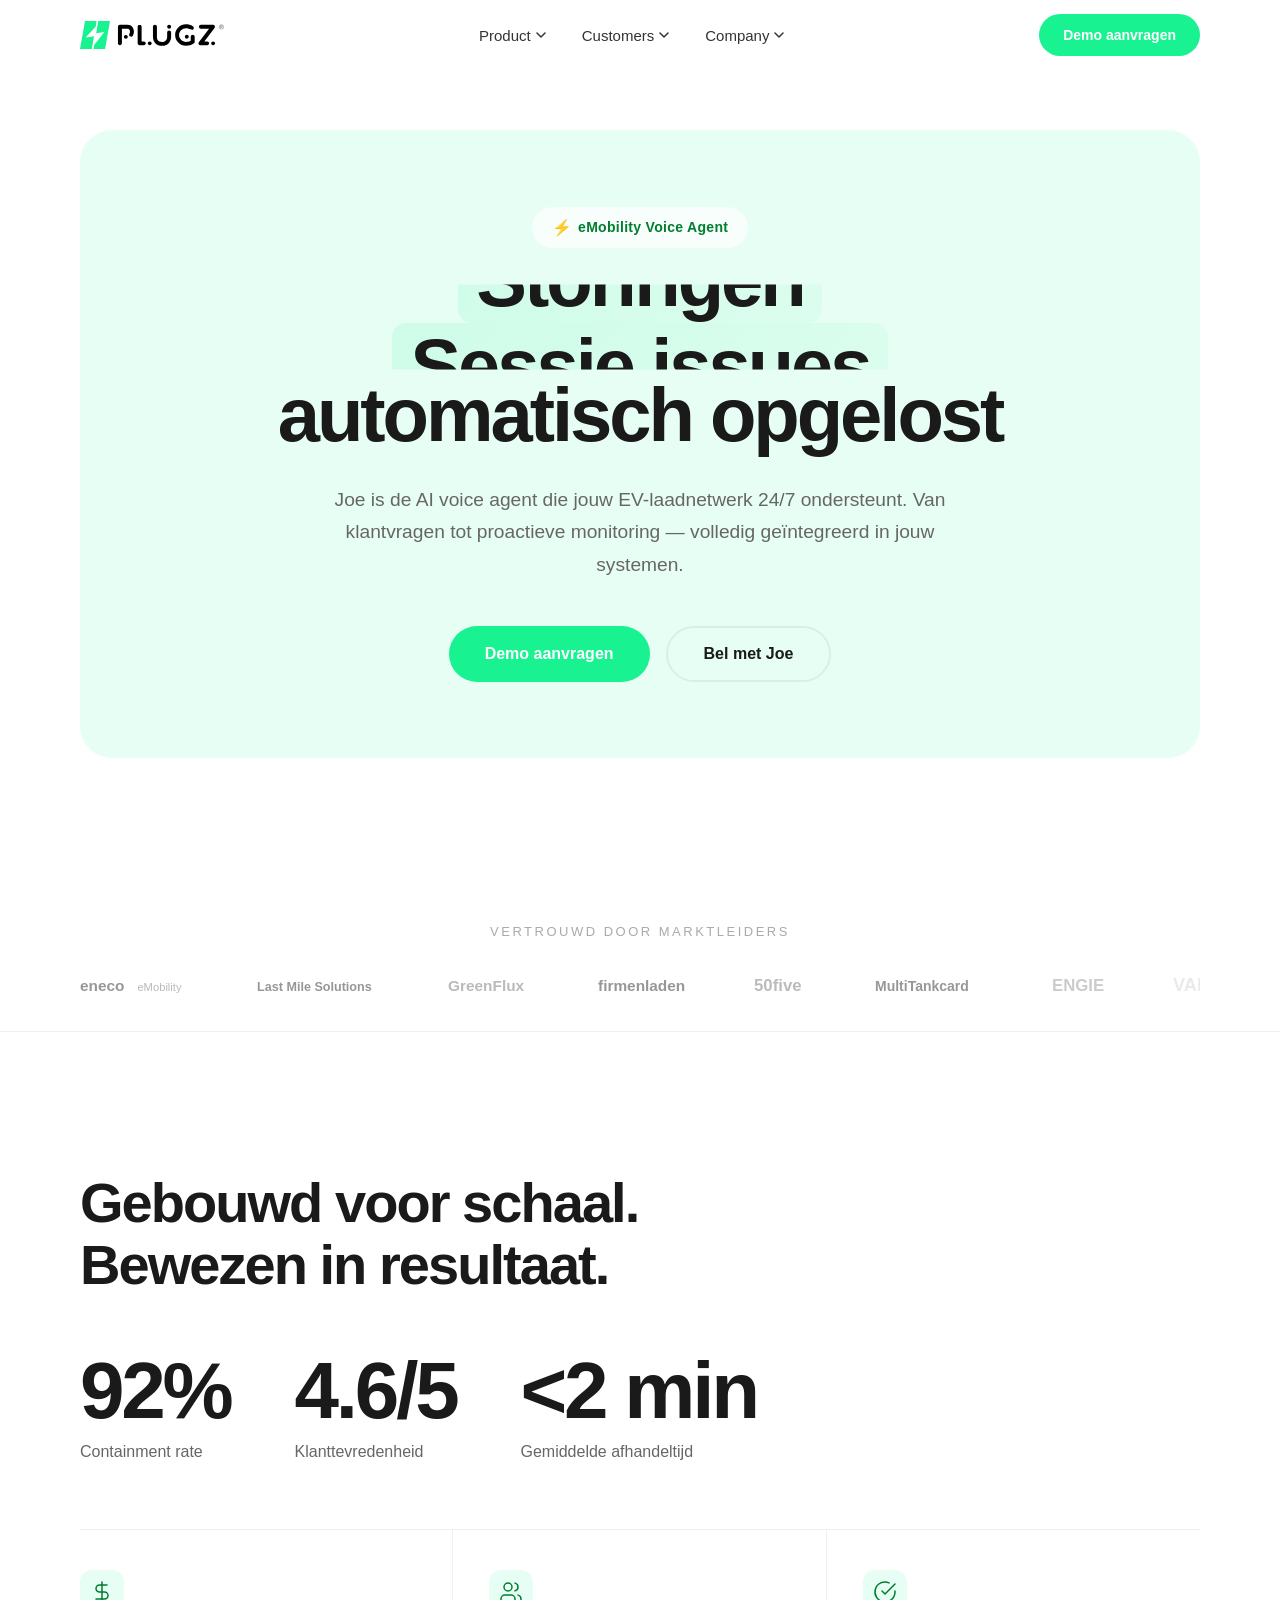
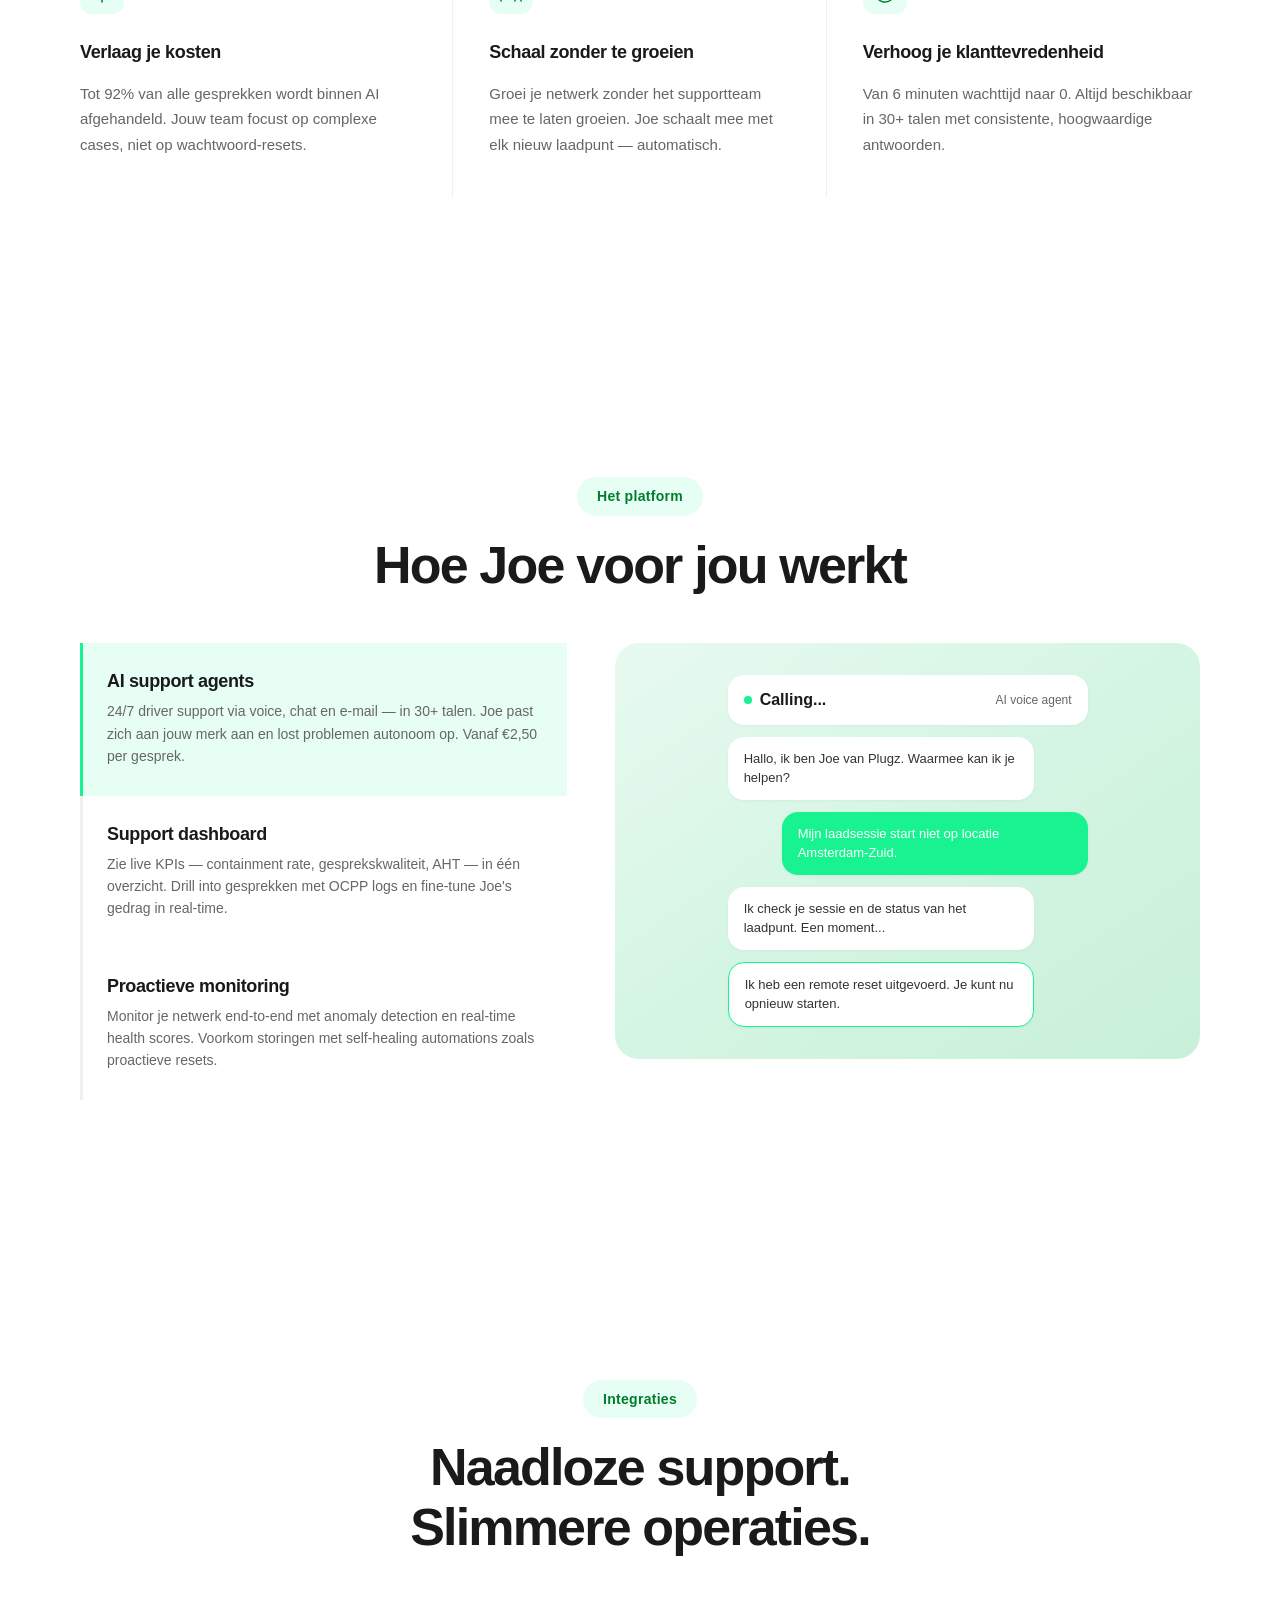
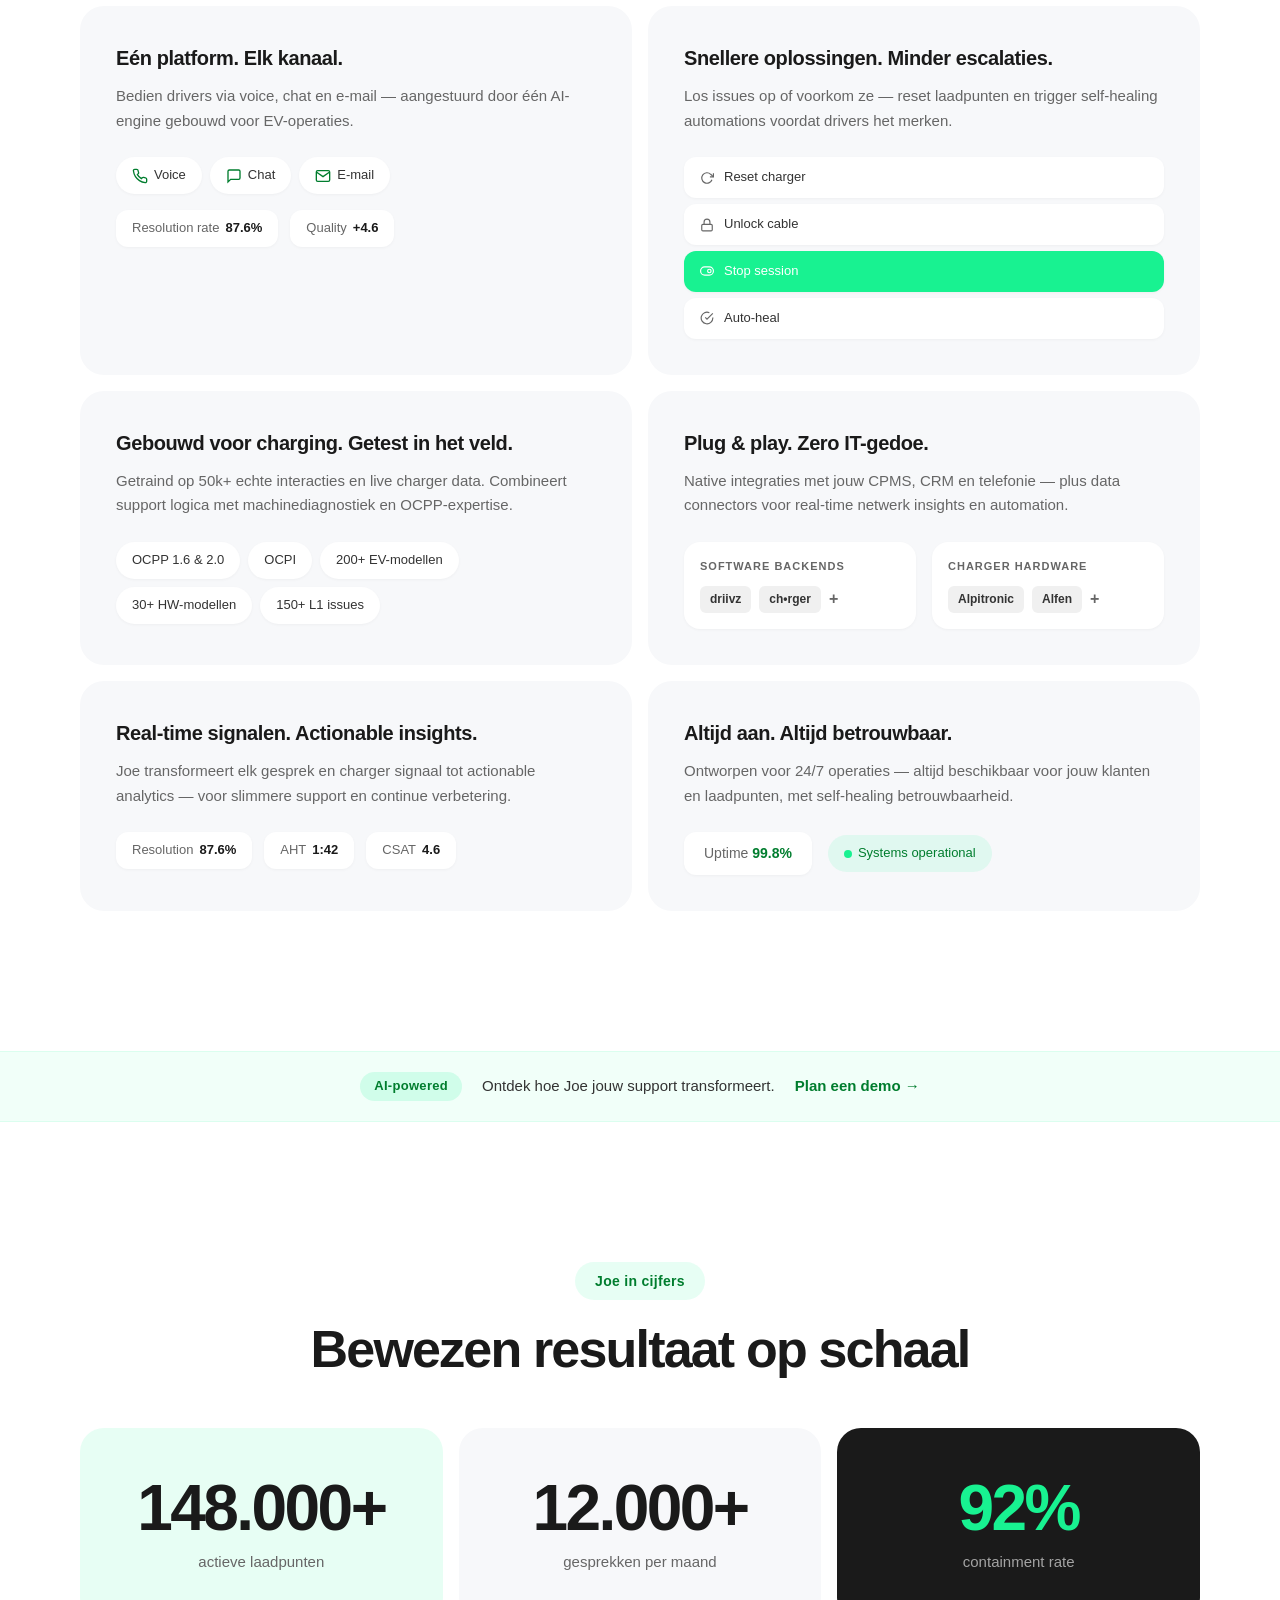
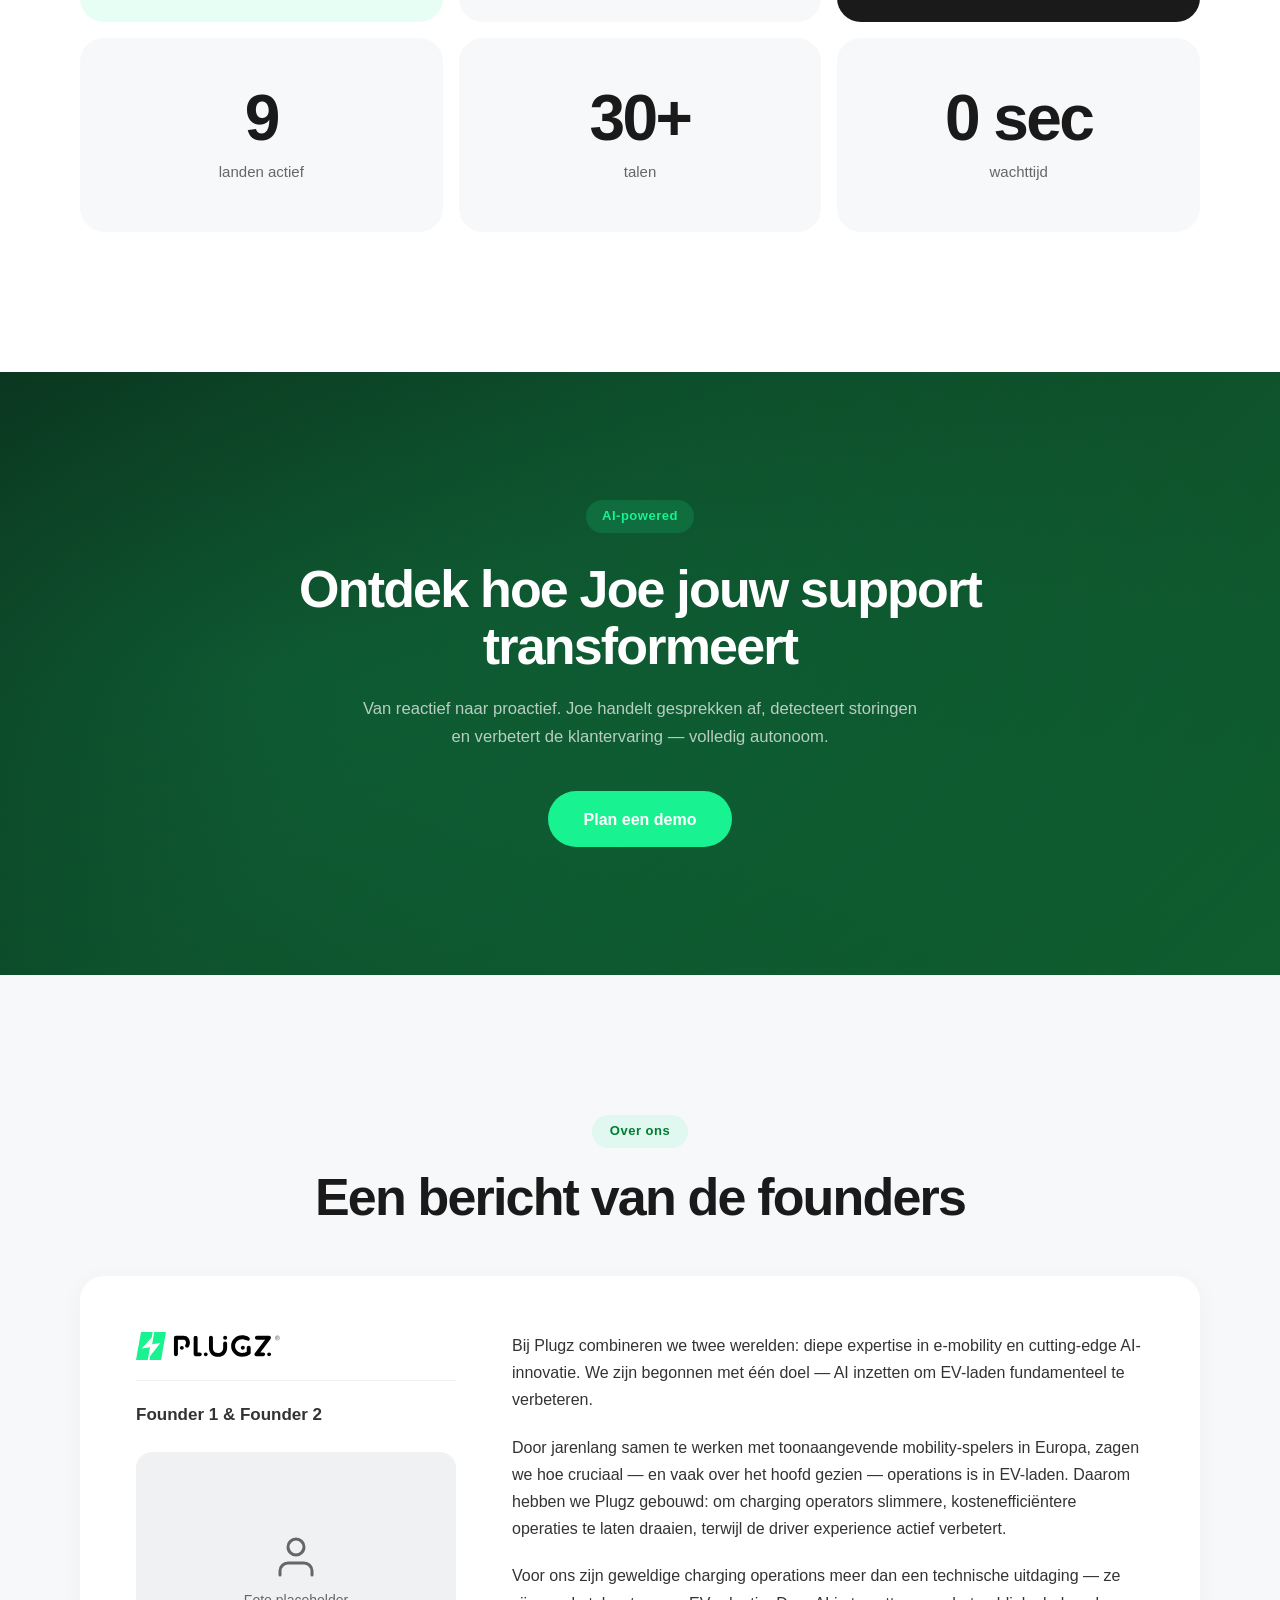
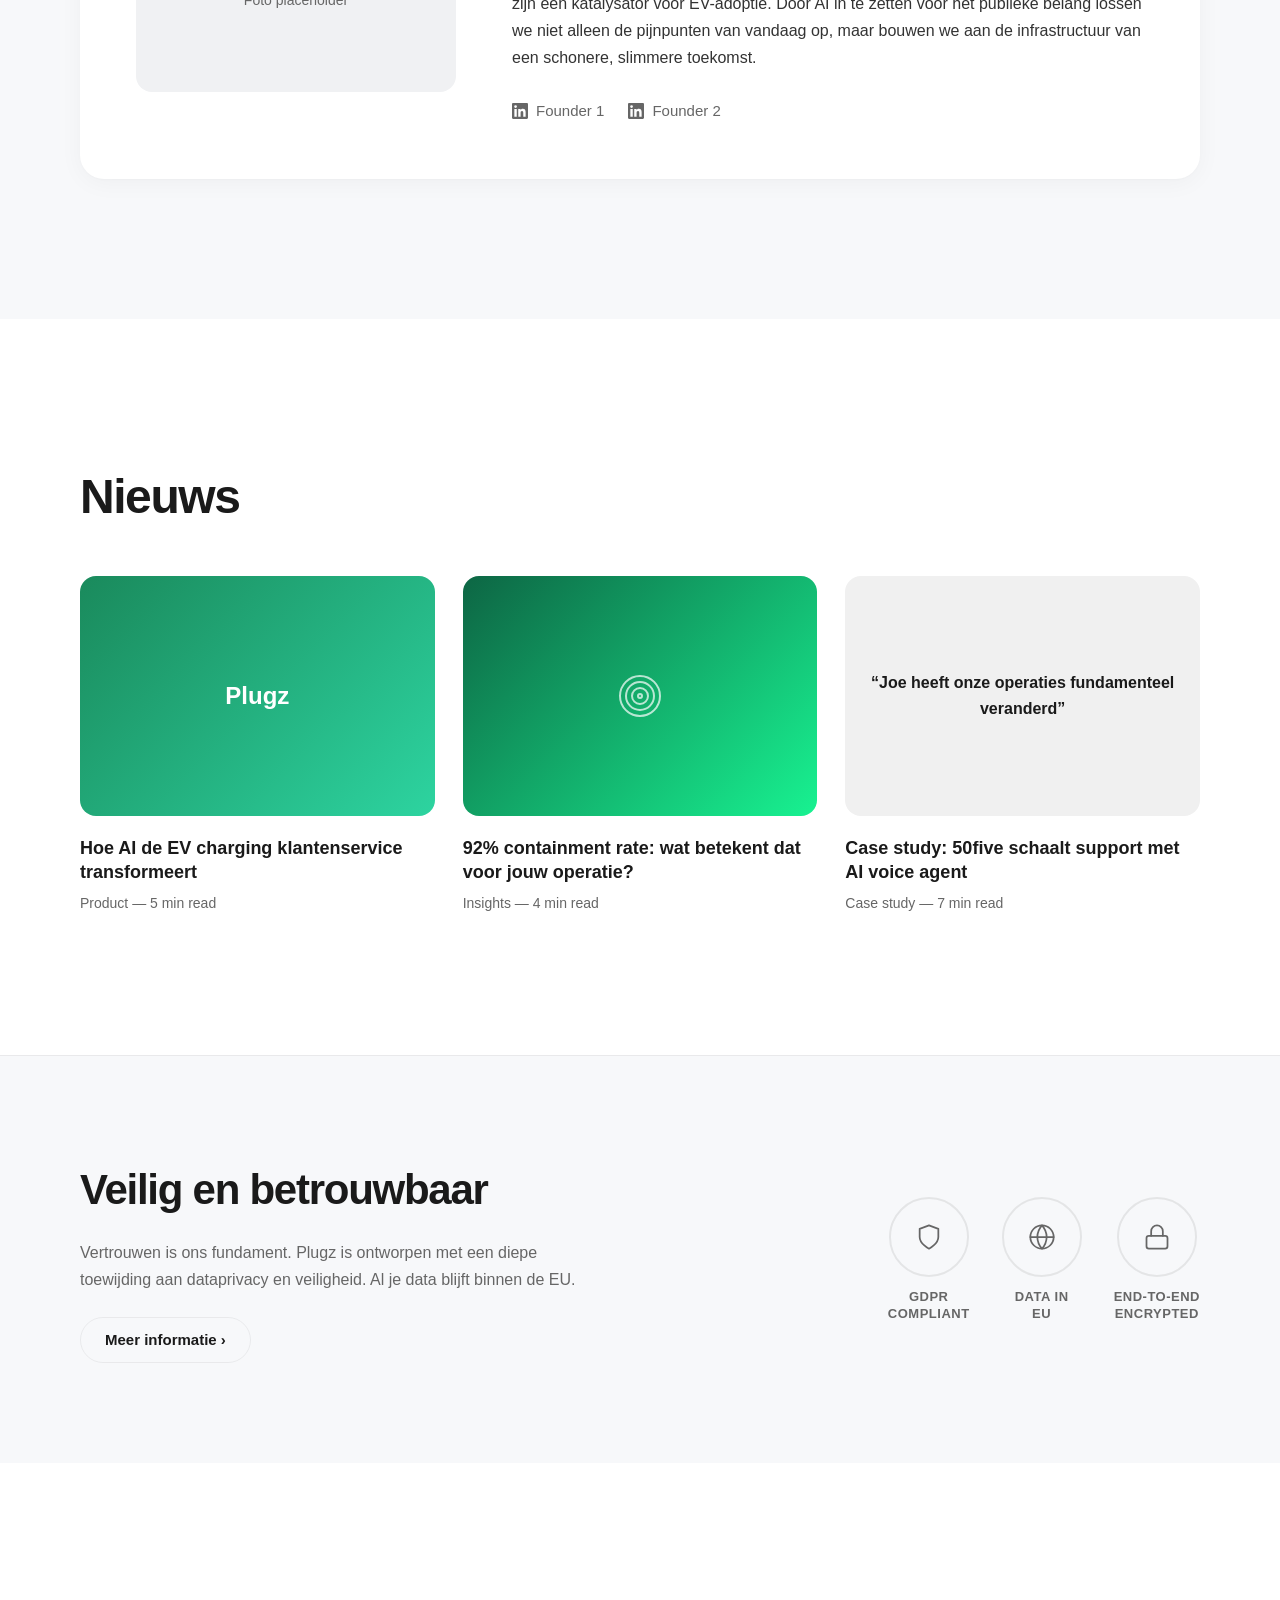
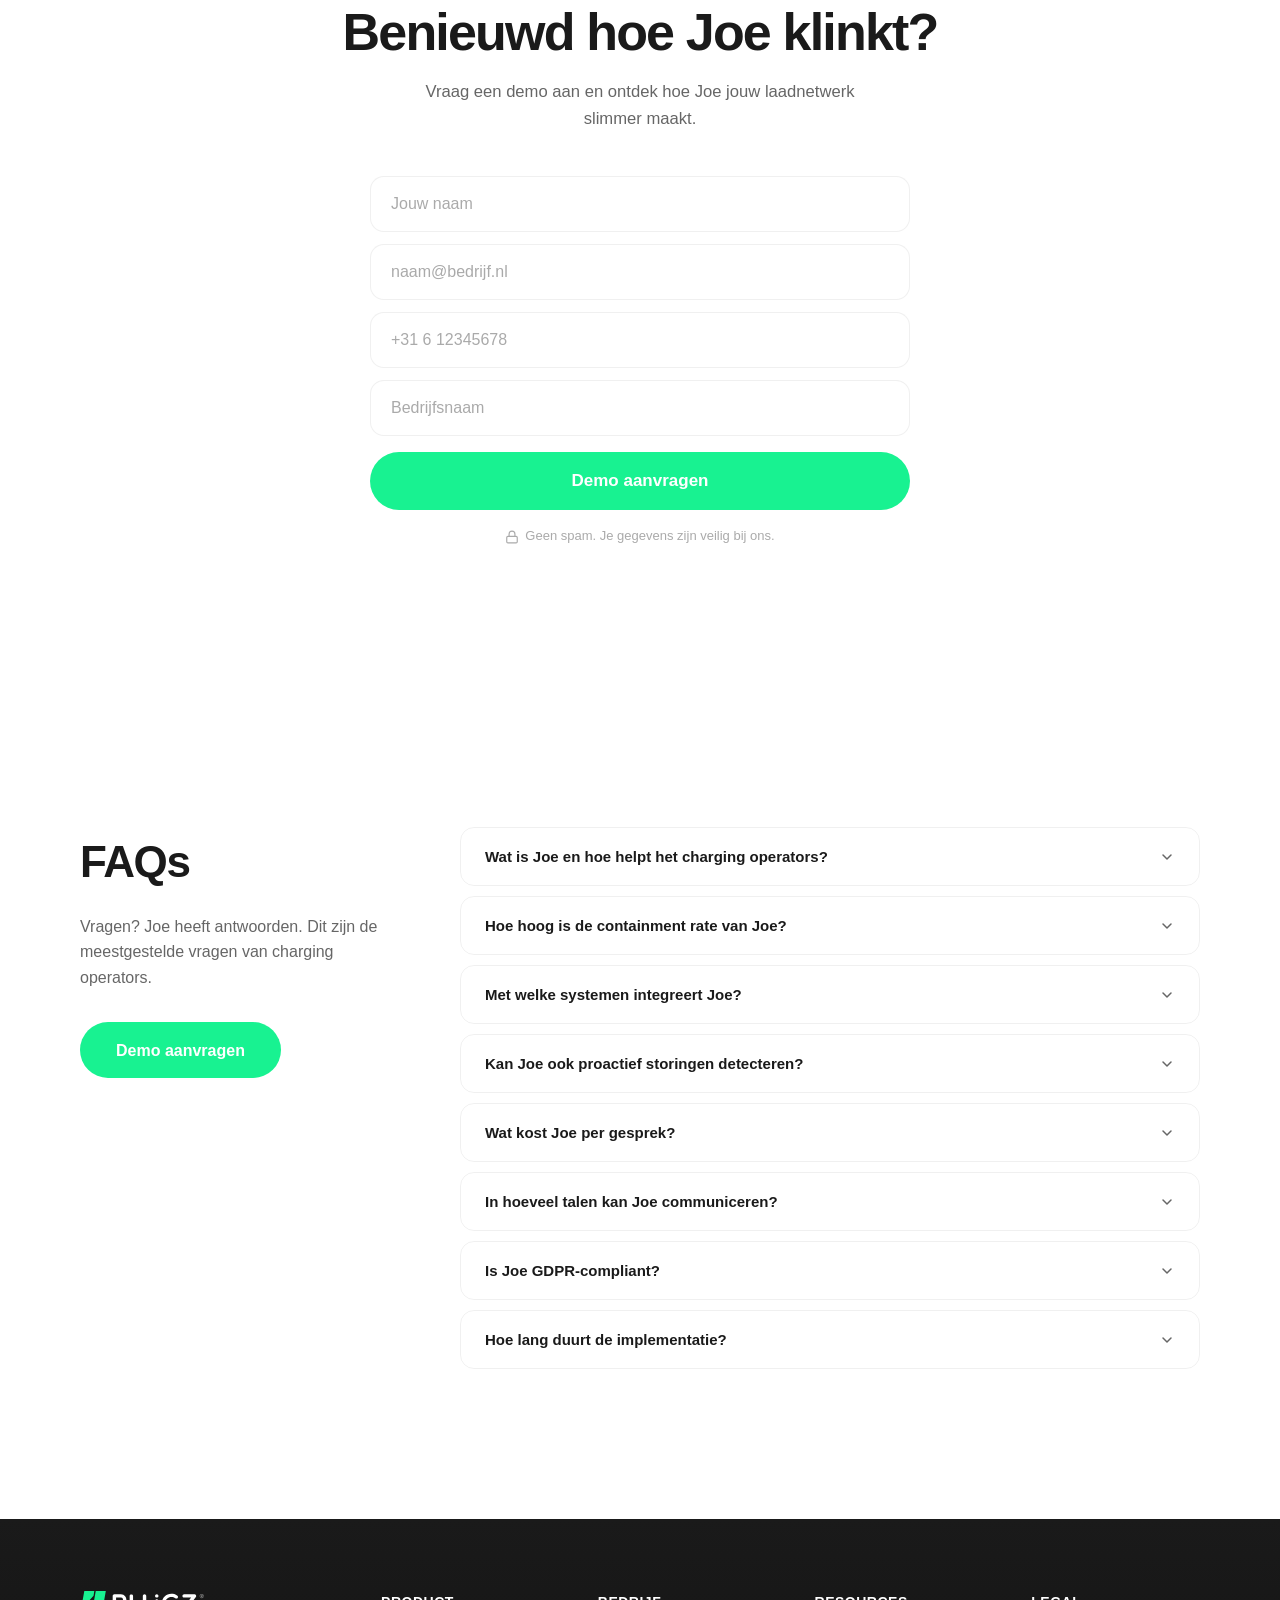
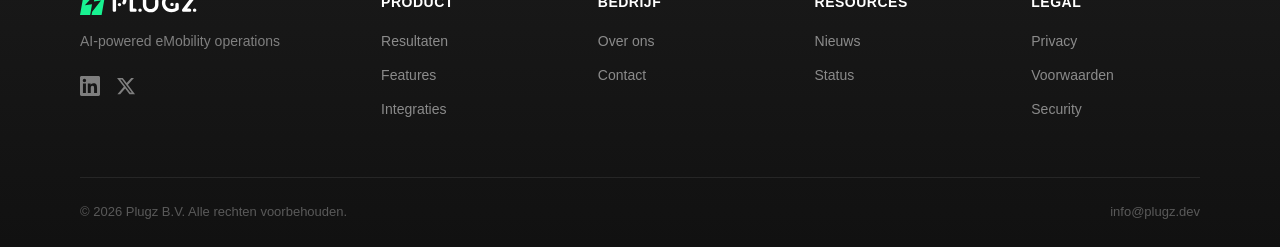
==== commit 65fd0084: "Shorten all rotating words for mobile - 'Laadpaal storingen' → 'Storingen' - 'Sessie problemen' → 'S" ====
--- a/index.html
+++ b/index.html
@@ -128,9 +128,9 @@
         <h1 class="hero-heading">
           <span class="rotating-container">
             <span class="rotating-track" id="rotating-track">
-              <span class="rotating-word active">Laadpaal storingen</span>
-              <span class="rotating-word">Sessie problemen</span>
-              <span class="rotating-word">Facturatie vragen</span>
+              <span class="rotating-word active">Storingen</span>
+              <span class="rotating-word">Sessie issues</span>
+              <span class="rotating-word">Factuurvragen</span>
               <span class="rotating-word">Klantcontact</span>
               <span class="rotating-word">Status checks</span>
             </span>
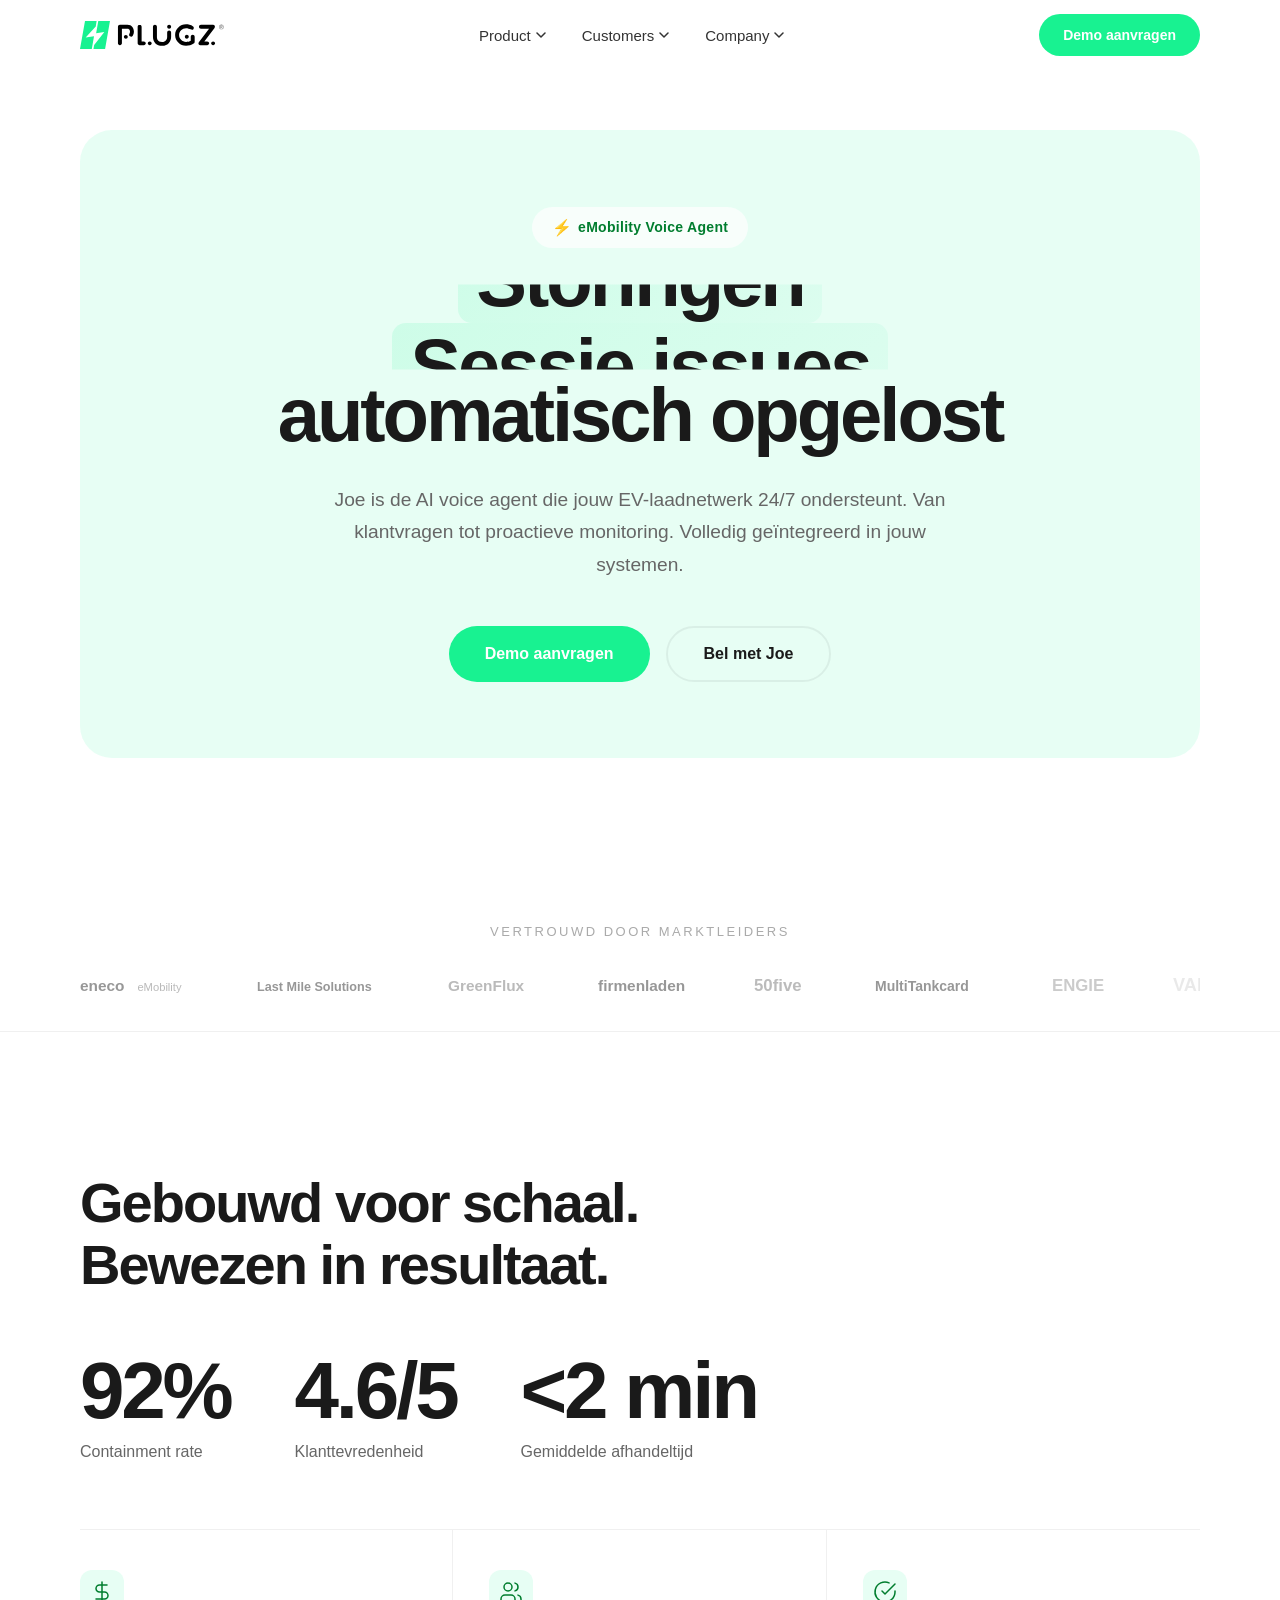
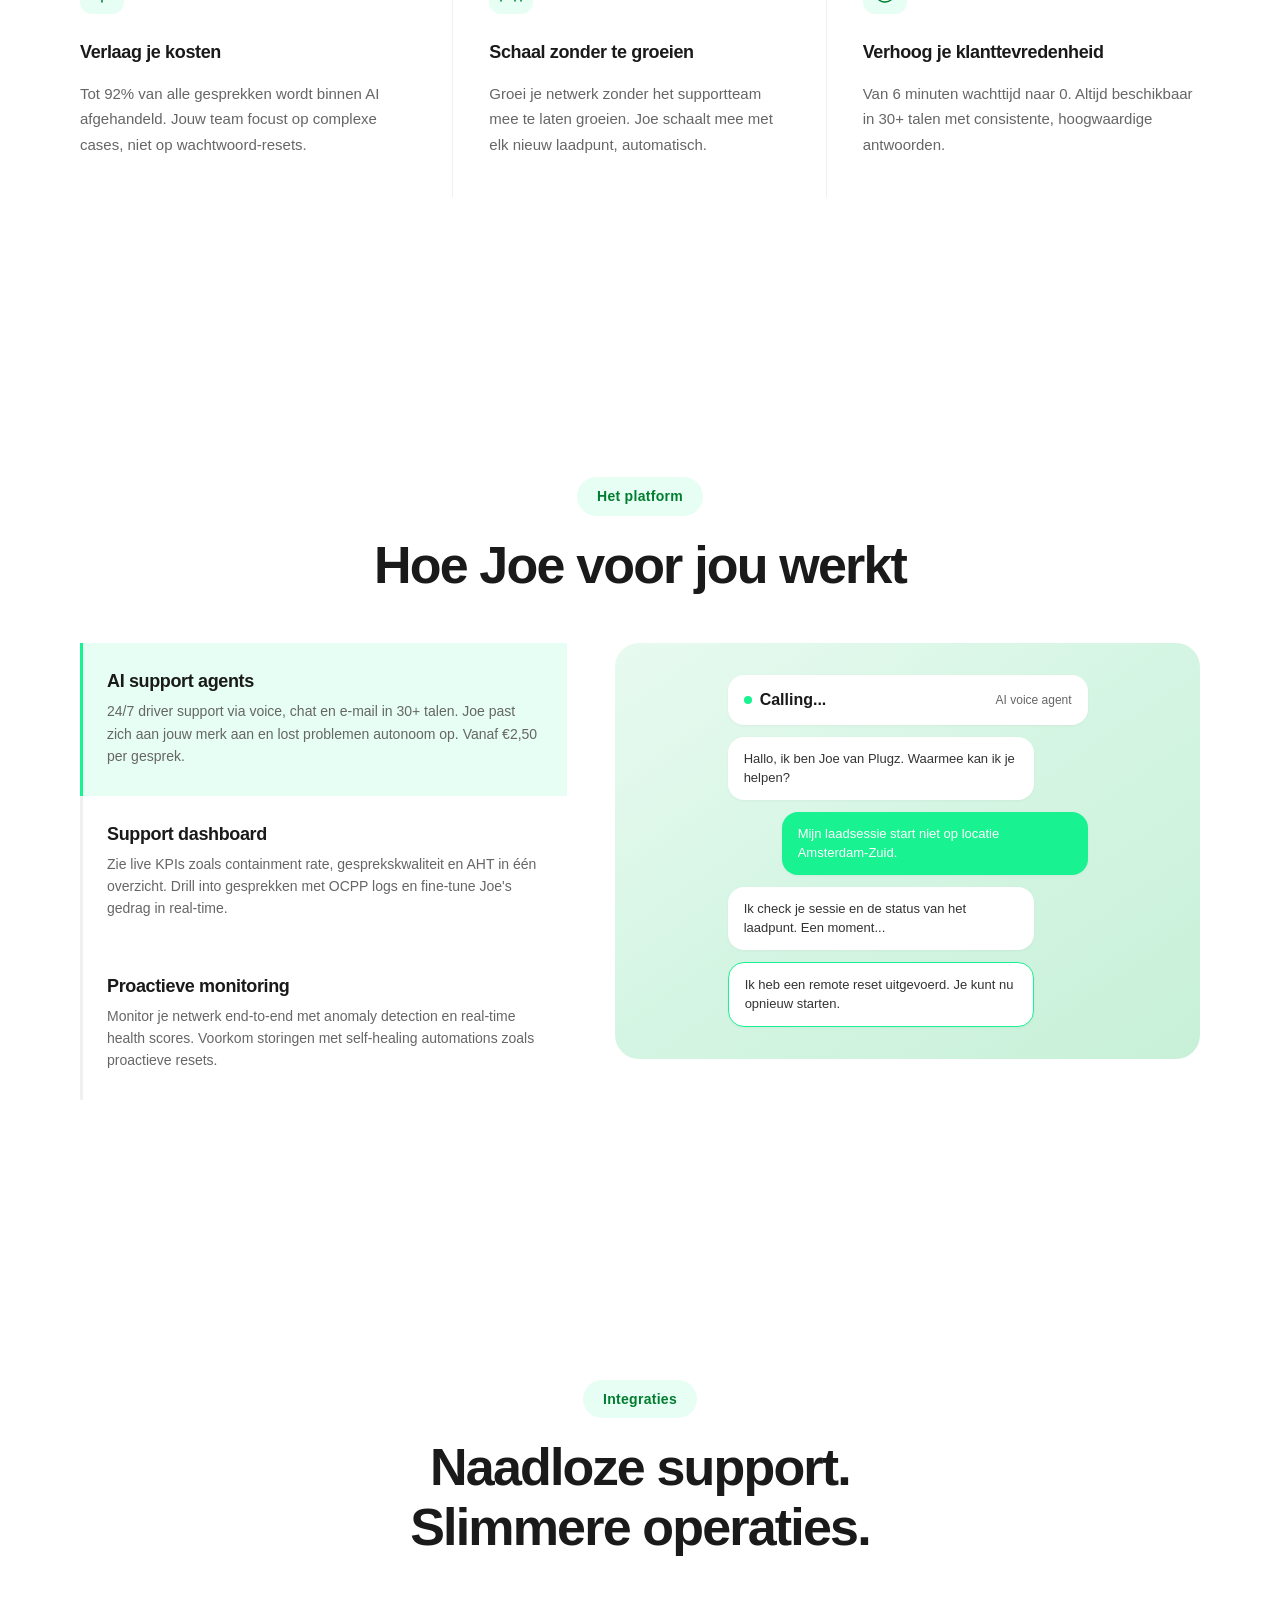
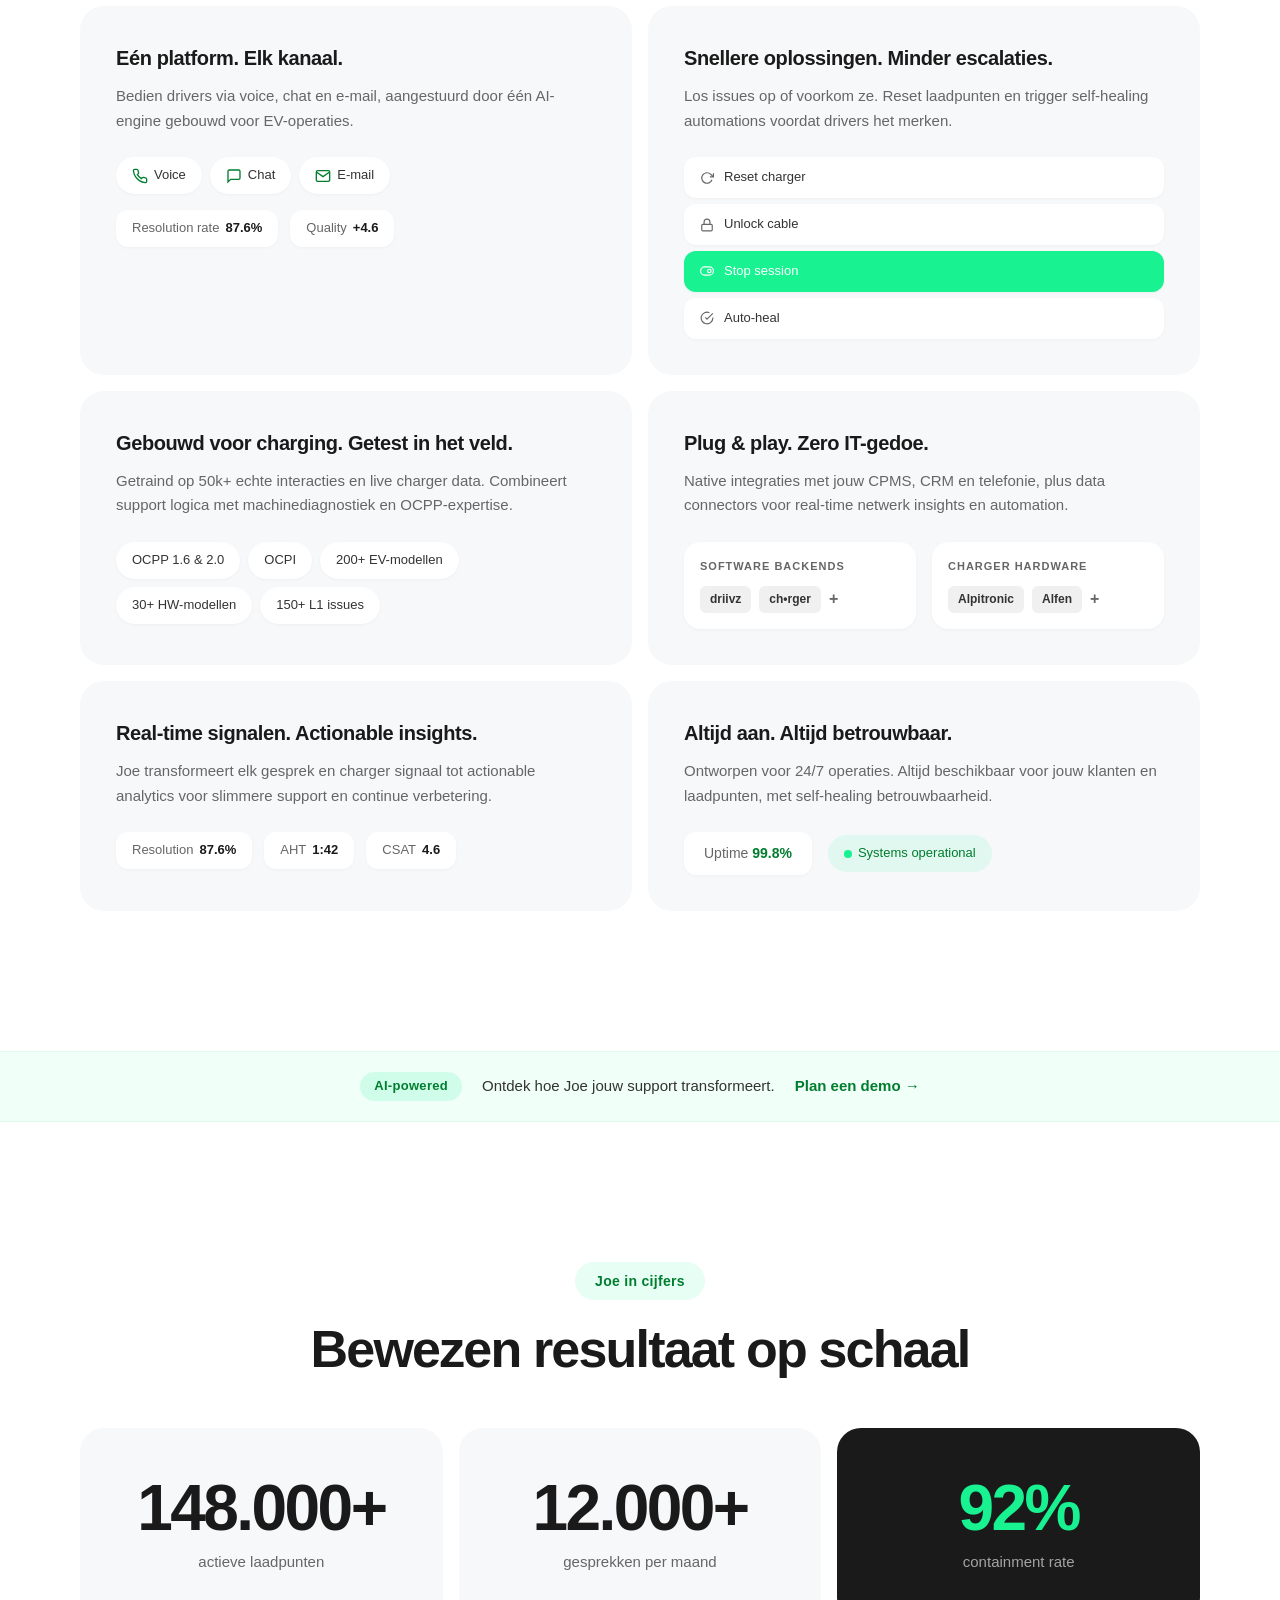
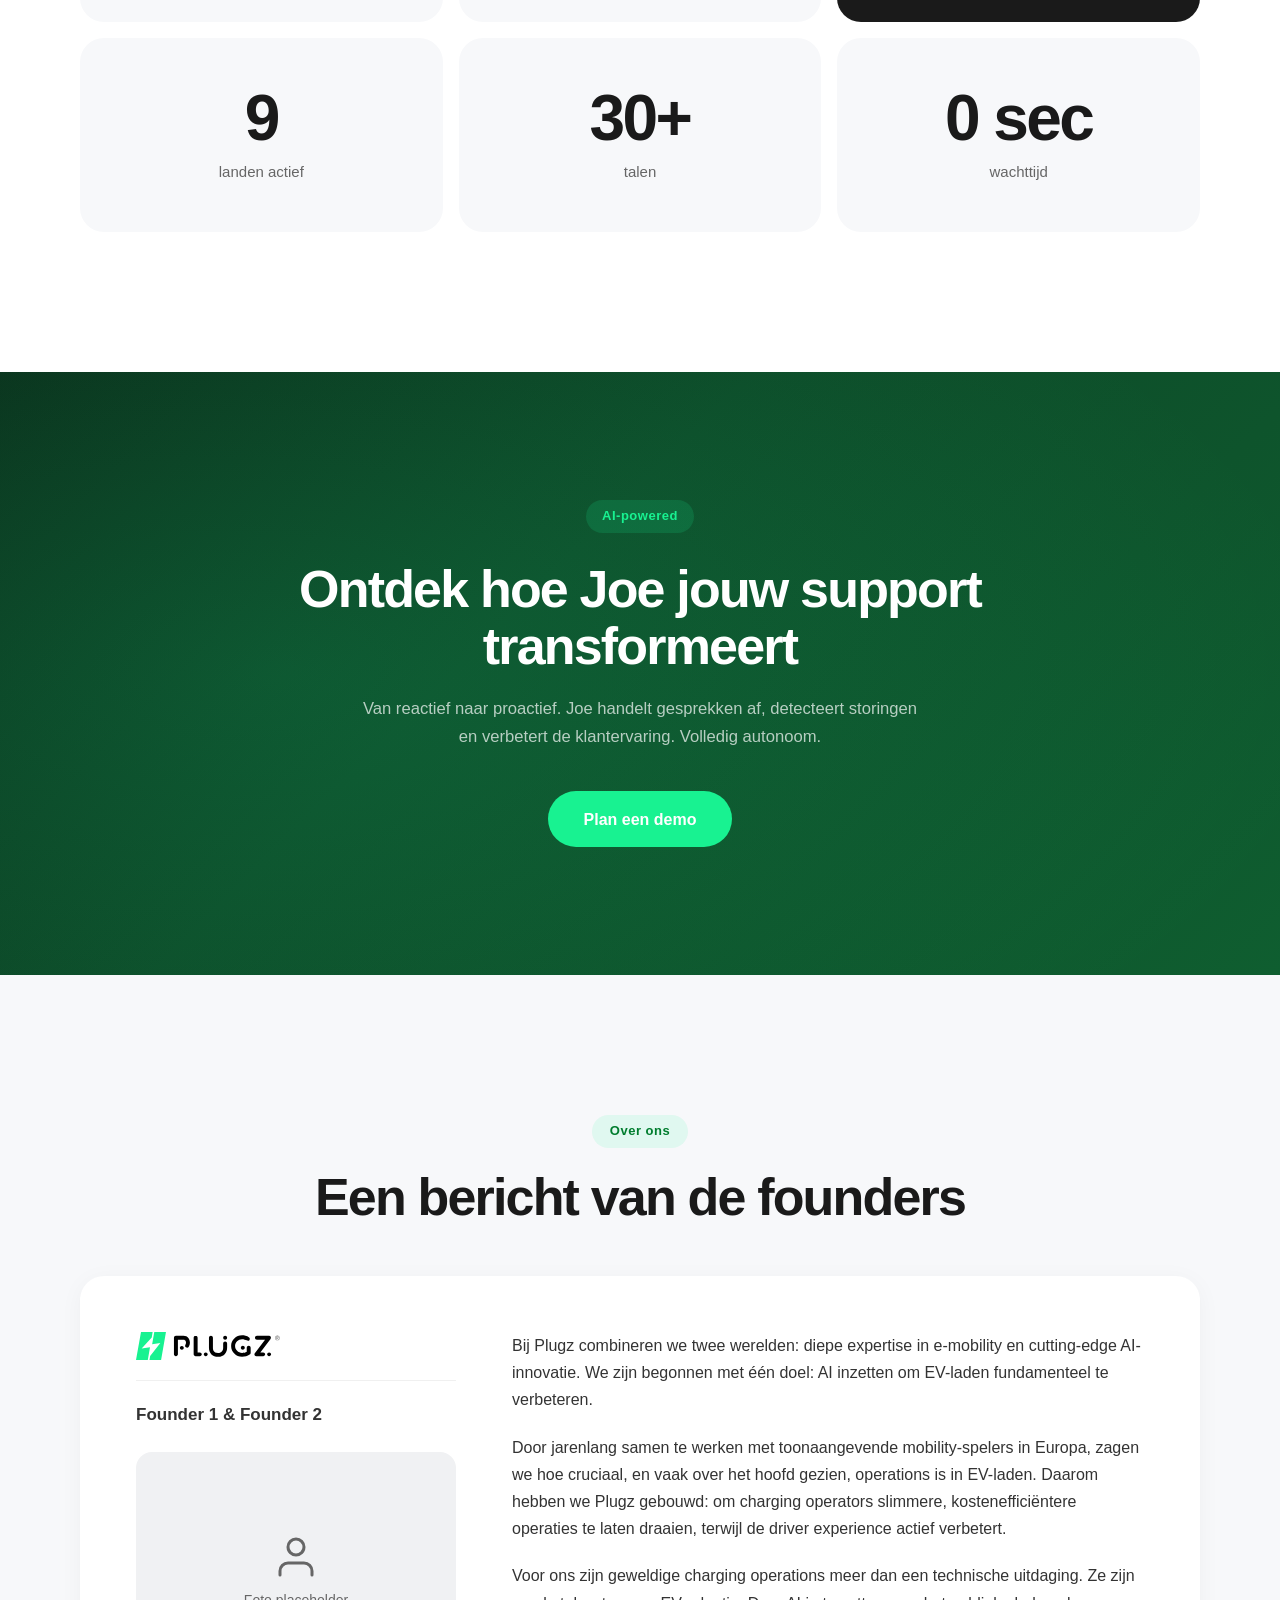
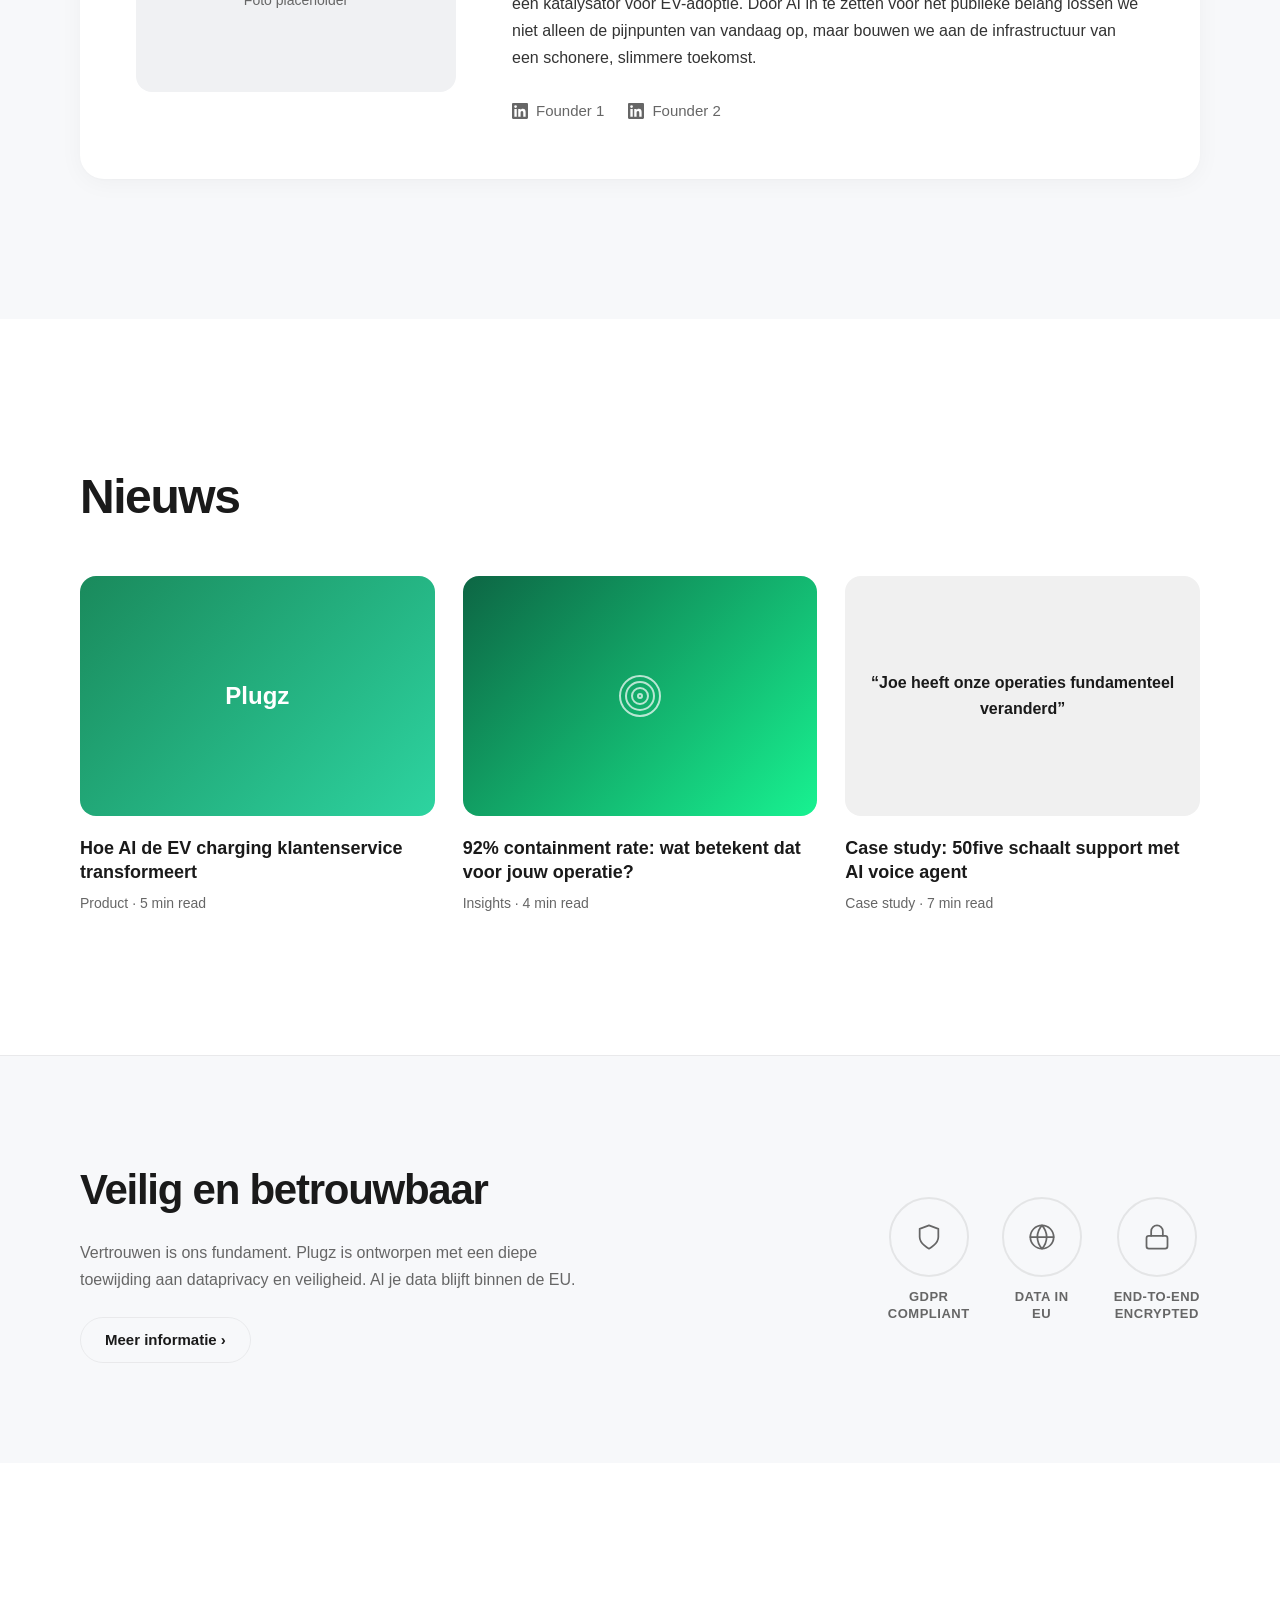
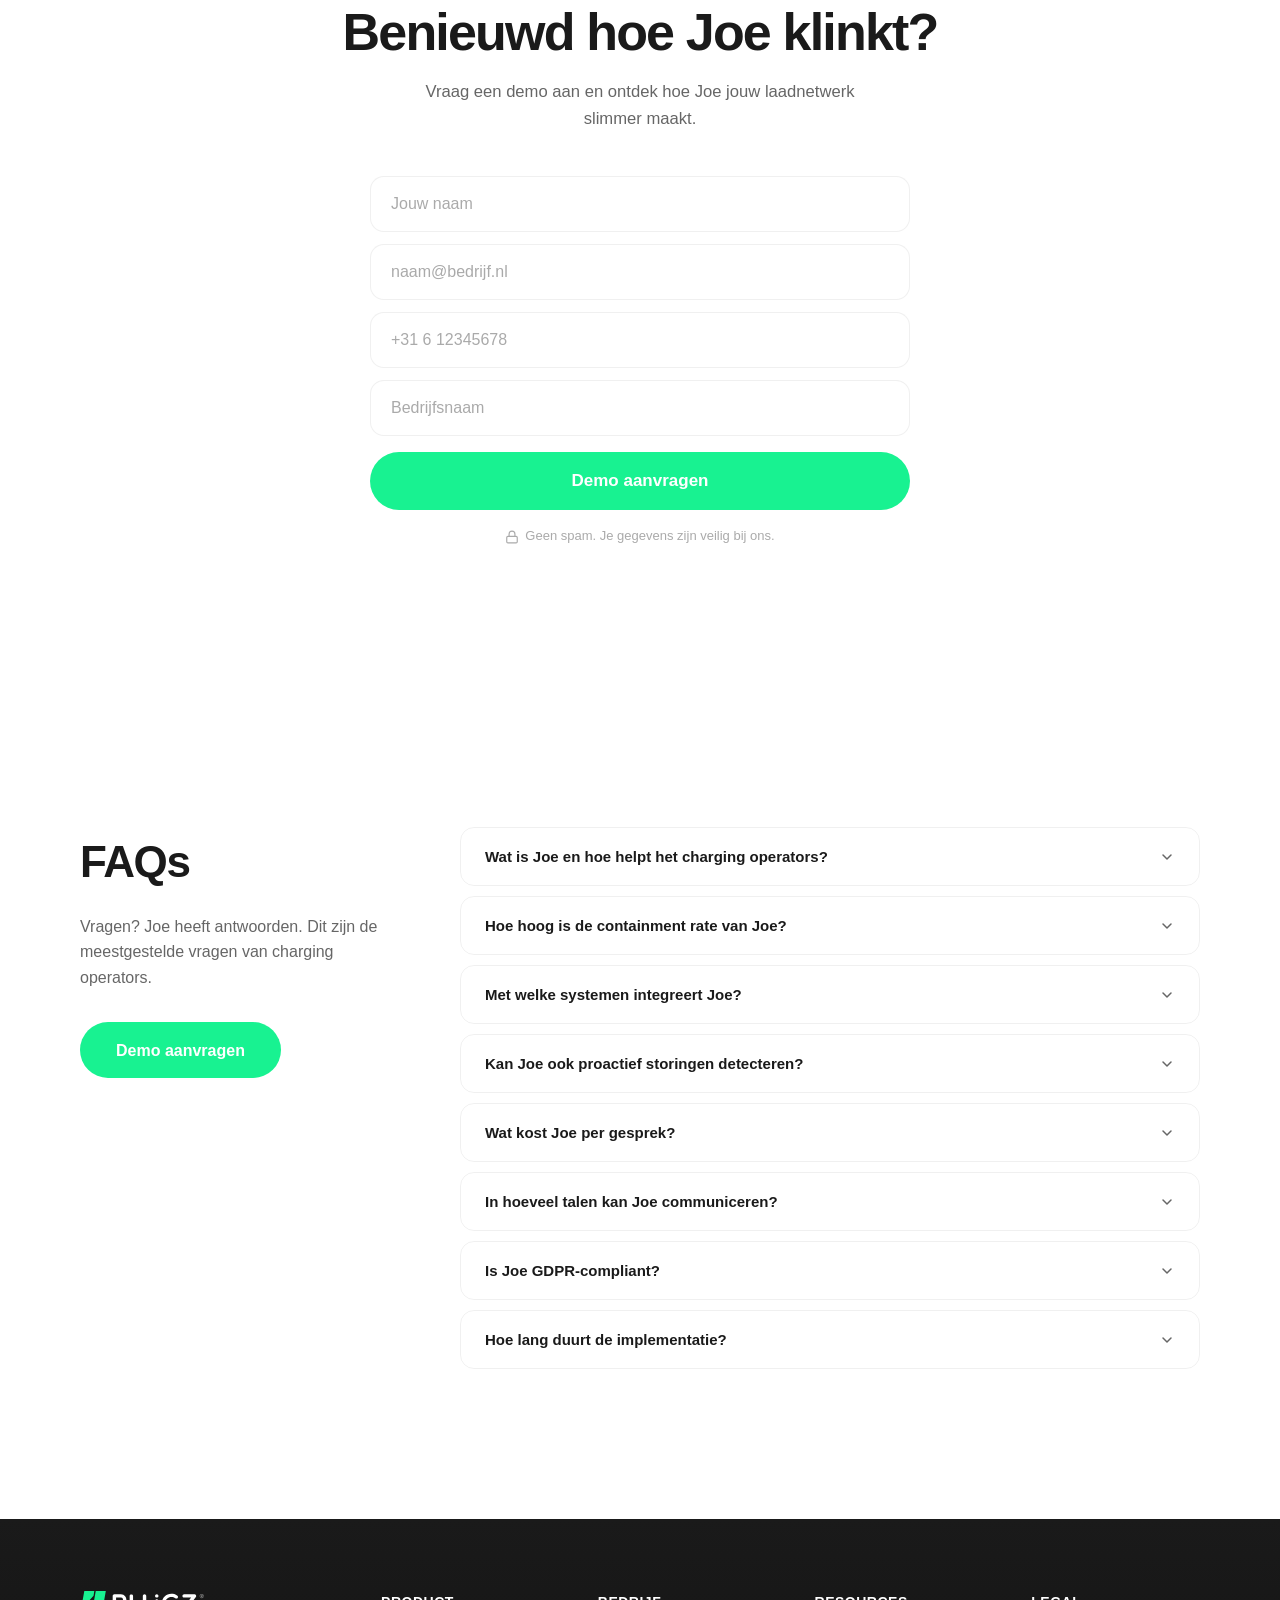
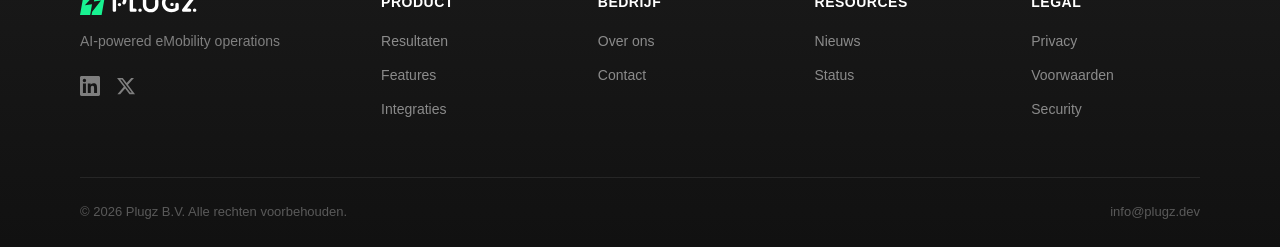
==== commit 8af41f36: "Clean up metrics cards + remove em dashes across site - Metrics bento: 2-column grid on mobile, remo" ====
--- a/index.html
+++ b/index.html
@@ -3,9 +3,9 @@
 <head>
   <meta charset="UTF-8">
   <meta name="viewport" content="width=device-width, initial-scale=1.0">
-  <title>Joe — eMobility Voice Agent | Plugz</title>
+  <title>Joe - eMobility Voice Agent | Plugz</title>
   <meta name="description" content="Joe is de AI voice agent die EV charging operators 24/7 ondersteunt. 92% containment rate, 120.000+ laadpunten, 30+ talen. Vraag een demo aan.">
-  <meta property="og:title" content="Joe — eMobility Voice Agent | Plugz">
+  <meta property="og:title" content="Joe - eMobility Voice Agent | Plugz">
   <meta property="og:description" content="Joe is de AI voice agent die EV charging operators 24/7 ondersteunt. Lagere kosten, hogere klanttevredenheid.">
   <meta property="og:url" content="https://joe.plugz.dev">
   <meta property="og:type" content="website">
@@ -140,7 +140,7 @@
 
         <p class="hero-sub">
           Joe is de AI voice agent die jouw EV-laadnetwerk 24/7 ondersteunt.
-          Van klantvragen tot proactieve monitoring — volledig ge&iuml;ntegreerd in jouw systemen.
+          Van klantvragen tot proactieve monitoring. Volledig ge&iuml;ntegreerd in jouw systemen.
         </p>
 
         <div class="hero-ctas">
@@ -212,7 +212,7 @@
             <svg width="24" height="24" viewBox="0 0 24 24" fill="none" stroke="currentColor" stroke-width="1.5" stroke-linecap="round" stroke-linejoin="round"><path d="M16 21v-2a4 4 0 0 0-4-4H6a4 4 0 0 0-4 4v2"/><circle cx="9" cy="7" r="4"/><path d="M22 21v-2a4 4 0 0 0-3-3.87"/><path d="M16 3.13a4 4 0 0 1 0 7.75"/></svg>
           </div>
           <h3>Schaal zonder te groeien</h3>
-          <p>Groei je netwerk zonder het supportteam mee te laten groeien. Joe schaalt mee met elk nieuw laadpunt — automatisch.</p>
+          <p>Groei je netwerk zonder het supportteam mee te laten groeien. Joe schaalt mee met elk nieuw laadpunt, automatisch.</p>
         </div>
         <div class="problem-card">
           <div class="problem-card-icon">
@@ -236,7 +236,7 @@
         <div class="features-tabs">
           <button class="feature-tab active" data-tab="0">
             <h3>AI support agents</h3>
-            <p>24/7 driver support via voice, chat en e-mail — in 30+ talen. Joe past zich aan jouw merk aan en lost problemen autonoom op. Vanaf &euro;2,50 per gesprek.</p>
+            <p>24/7 driver support via voice, chat en e-mail in 30+ talen. Joe past zich aan jouw merk aan en lost problemen autonoom op. Vanaf &euro;2,50 per gesprek.</p>
             <!-- Mobile inline visual -->
             <div class="feature-inline-visual">
               <div class="visual-mockup">
@@ -255,7 +255,7 @@
           </button>
           <button class="feature-tab" data-tab="1">
             <h3>Support dashboard</h3>
-            <p>Zie live KPIs — containment rate, gesprekskwaliteit, AHT — in &eacute;&eacute;n overzicht. Drill into gesprekken met OCPP logs en fine-tune Joe's gedrag in real-time.</p>
+            <p>Zie live KPIs zoals containment rate, gesprekskwaliteit en AHT in &eacute;&eacute;n overzicht. Drill into gesprekken met OCPP logs en fine-tune Joe's gedrag in real-time.</p>
             <!-- Mobile inline visual -->
             <div class="feature-inline-visual">
               <div class="visual-mockup">
@@ -296,7 +296,7 @@
                   </div>
                   <div class="monitor-alert">
                     <svg width="16" height="16" viewBox="0 0 24 24" fill="none" stroke="currentColor" stroke-width="2"><path d="M10.29 3.86L1.82 18a2 2 0 0 0 1.71 3h16.94a2 2 0 0 0 1.71-3L13.71 3.86a2 2 0 0 0-3.42 0z"/><line x1="12" y1="9" x2="12" y2="13"/><line x1="12" y1="17" x2="12.01" y2="17"/></svg>
-                    UTR-07: Anomaly detected — auto-reset initiated
+                    UTR-07: Anomaly detected, auto-reset initiated
                   </div>
                 </div>
               </div>
@@ -353,7 +353,7 @@
                 </div>
                 <div class="monitor-alert">
                   <svg width="16" height="16" viewBox="0 0 24 24" fill="none" stroke="currentColor" stroke-width="2"><path d="M10.29 3.86L1.82 18a2 2 0 0 0 1.71 3h16.94a2 2 0 0 0 1.71-3L13.71 3.86a2 2 0 0 0-3.42 0z"/><line x1="12" y1="9" x2="12" y2="13"/><line x1="12" y1="17" x2="12.01" y2="17"/></svg>
-                  UTR-07: Anomaly detected — auto-reset initiated
+                  UTR-07: Anomaly detected, auto-reset initiated
                 </div>
               </div>
             </div>
@@ -373,7 +373,7 @@
         <!-- Row 1: two equal cards -->
         <div class="bento-feature-card">
           <h3>E&eacute;n platform. Elk kanaal.</h3>
-          <p>Bedien drivers via voice, chat en e-mail — aangestuurd door &eacute;&eacute;n AI-engine gebouwd voor EV-operaties.</p>
+          <p>Bedien drivers via voice, chat en e-mail, aangestuurd door &eacute;&eacute;n AI-engine gebouwd voor EV-operaties.</p>
           <div class="bento-feature-visual">
             <div class="bento-channels">
               <div class="channel-pill"><svg width="16" height="16" viewBox="0 0 24 24" fill="none" stroke="currentColor" stroke-width="2"><path d="M22 16.92v3a2 2 0 0 1-2.18 2 19.79 19.79 0 0 1-8.63-3.07 19.5 19.5 0 0 1-6-6 19.79 19.79 0 0 1-3.07-8.67A2 2 0 0 1 4.11 2h3a2 2 0 0 1 2 1.72c.127.96.361 1.903.7 2.81a2 2 0 0 1-.45 2.11L8.09 9.91a16 16 0 0 0 6 6l1.27-1.27a2 2 0 0 1 2.11-.45c.907.339 1.85.573 2.81.7A2 2 0 0 1 22 16.92z"/></svg> Voice</div>
@@ -388,7 +388,7 @@
         </div>
         <div class="bento-feature-card">
           <h3>Snellere oplossingen. Minder escalaties.</h3>
-          <p>Los issues op of voorkom ze — reset laadpunten en trigger self-healing automations voordat drivers het merken.</p>
+          <p>Los issues op of voorkom ze. Reset laadpunten en trigger self-healing automations voordat drivers het merken.</p>
           <div class="bento-feature-visual">
             <div class="bento-actions">
               <div class="action-item"><svg width="14" height="14" viewBox="0 0 24 24" fill="none" stroke="currentColor" stroke-width="2"><polyline points="23 4 23 10 17 10"/><path d="M20.49 15a9 9 0 1 1-2.12-9.36L23 10"/></svg> Reset charger</div>
@@ -415,7 +415,7 @@
         </div>
         <div class="bento-feature-card">
           <h3>Plug &amp; play. Zero IT-gedoe.</h3>
-          <p>Native integraties met jouw CPMS, CRM en telefonie — plus data connectors voor real-time netwerk insights en automation.</p>
+          <p>Native integraties met jouw CPMS, CRM en telefonie, plus data connectors voor real-time netwerk insights en automation.</p>
           <div class="bento-feature-visual">
             <div class="bento-integrations">
               <div class="integration-group">
@@ -441,7 +441,7 @@
         <!-- Row 3: two equal cards -->
         <div class="bento-feature-card">
           <h3>Real-time signalen. Actionable insights.</h3>
-          <p>Joe transformeert elk gesprek en charger signaal tot actionable analytics — voor slimmere support en continue verbetering.</p>
+          <p>Joe transformeert elk gesprek en charger signaal tot actionable analytics voor slimmere support en continue verbetering.</p>
           <div class="bento-feature-visual">
             <div class="bento-kpi-row">
               <span class="bento-mini-kpi">Resolution <strong>87.6%</strong></span>
@@ -452,7 +452,7 @@
         </div>
         <div class="bento-feature-card">
           <h3>Altijd aan. Altijd betrouwbaar.</h3>
-          <p>Ontworpen voor 24/7 operaties — altijd beschikbaar voor jouw klanten en laadpunten, met self-healing betrouwbaarheid.</p>
+          <p>Ontworpen voor 24/7 operaties. Altijd beschikbaar voor jouw klanten en laadpunten, met self-healing betrouwbaarheid.</p>
           <div class="bento-feature-visual">
             <div class="bento-uptime">
               <span class="uptime-badge">Uptime <strong>99.8%</strong></span>
@@ -512,7 +512,7 @@
     <div class="break-cta-inner">
       <span class="break-cta-badge">AI-powered</span>
       <h2 class="break-cta-heading">Ontdek hoe Joe jouw support transformeert</h2>
-      <p class="break-cta-sub">Van reactief naar proactief. Joe handelt gesprekken af, detecteert storingen en verbetert de klantervaring — volledig autonoom.</p>
+      <p class="break-cta-sub">Van reactief naar proactief. Joe handelt gesprekken af, detecteert storingen en verbetert de klantervaring. Volledig autonoom.</p>
       <a href="#contact" class="btn-primary btn-break">Plan een demo</a>
     </div>
   </section>
@@ -536,9 +536,9 @@
           </div>
         </div>
         <div class="about-right">
-          <p>Bij Plugz combineren we twee werelden: diepe expertise in e-mobility en cutting-edge AI-innovatie. We zijn begonnen met &eacute;&eacute;n doel &mdash; AI inzetten om EV-laden fundamenteel te verbeteren.</p>
-          <p>Door jarenlang samen te werken met toonaangevende mobility-spelers in Europa, zagen we hoe cruciaal &mdash; en vaak over het hoofd gezien &mdash; operations is in EV-laden. Daarom hebben we Plugz gebouwd: om charging operators slimmere, kosteneffici&euml;ntere operaties te laten draaien, terwijl de driver experience actief verbetert.</p>
-          <p>Voor ons zijn geweldige charging operations meer dan een technische uitdaging &mdash; ze zijn een katalysator voor EV-adoptie. Door AI in te zetten voor het publieke belang lossen we niet alleen de pijnpunten van vandaag op, maar bouwen we aan de infrastructuur van een schonere, slimmere toekomst.</p>
+          <p>Bij Plugz combineren we twee werelden: diepe expertise in e-mobility en cutting-edge AI-innovatie. We zijn begonnen met &eacute;&eacute;n doel: AI inzetten om EV-laden fundamenteel te verbeteren.</p>
+          <p>Door jarenlang samen te werken met toonaangevende mobility-spelers in Europa, zagen we hoe cruciaal, en vaak over het hoofd gezien, operations is in EV-laden. Daarom hebben we Plugz gebouwd: om charging operators slimmere, kosteneffici&euml;ntere operaties te laten draaien, terwijl de driver experience actief verbetert.</p>
+          <p>Voor ons zijn geweldige charging operations meer dan een technische uitdaging. Ze zijn een katalysator voor EV-adoptie. Door AI in te zetten voor het publieke belang lossen we niet alleen de pijnpunten van vandaag op, maar bouwen we aan de infrastructuur van een schonere, slimmere toekomst.</p>
           <div class="about-linkedin-links">
             <a href="#" class="about-linkedin"><svg width="16" height="16" viewBox="0 0 24 24" fill="currentColor"><path d="M20.447 20.452h-3.554v-5.569c0-1.328-.027-3.037-1.852-3.037-1.853 0-2.136 1.445-2.136 2.939v5.667H9.351V9h3.414v1.561h.046c.477-.9 1.637-1.85 3.37-1.85 3.601 0 4.267 2.37 4.267 5.455v6.286zM5.337 7.433a2.062 2.062 0 0 1-2.063-2.065 2.064 2.064 0 1 1 2.063 2.065zm1.782 13.019H3.555V9h3.564v11.452zM22.225 0H1.771C.792 0 0 .774 0 1.729v20.542C0 23.227.792 24 1.771 24h20.451C23.2 24 24 23.227 24 22.271V1.729C24 .774 23.2 0 22.222 0h.003z"/></svg> Founder 1</a>
             <a href="#" class="about-linkedin"><svg width="16" height="16" viewBox="0 0 24 24" fill="currentColor"><path d="M20.447 20.452h-3.554v-5.569c0-1.328-.027-3.037-1.852-3.037-1.853 0-2.136 1.445-2.136 2.939v5.667H9.351V9h3.414v1.561h.046c.477-.9 1.637-1.85 3.37-1.85 3.601 0 4.267 2.37 4.267 5.455v6.286zM5.337 7.433a2.062 2.062 0 0 1-2.063-2.065 2.064 2.064 0 1 1 2.063 2.065zm1.782 13.019H3.555V9h3.564v11.452zM22.225 0H1.771C.792 0 0 .774 0 1.729v20.542C0 23.227.792 24 1.771 24h20.451C23.2 24 24 23.227 24 22.271V1.729C24 .774 23.2 0 22.222 0h.003z"/></svg> Founder 2</a>
@@ -560,21 +560,21 @@
             <span class="news-card-logo">Plugz</span>
           </div>
           <h3>Hoe AI de EV charging klantenservice transformeert</h3>
-          <p class="news-card-meta">Product &mdash; 5 min read</p>
+          <p class="news-card-meta">Product · 5 min read</p>
         </a>
         <a href="#" class="news-card" data-modal="modal-article-2">
           <div class="news-card-image" style="background: linear-gradient(135deg, #0d6644 0%, #18F291 100%);">
             <svg class="news-card-icon" width="48" height="48" viewBox="0 0 24 24" fill="none" stroke="rgba(255,255,255,0.7)" stroke-width="1"><circle cx="12" cy="12" r="10"/><circle cx="12" cy="12" r="7"/><circle cx="12" cy="12" r="4"/><circle cx="12" cy="12" r="1"/></svg>
           </div>
           <h3>92% containment rate: wat betekent dat voor jouw operatie?</h3>
-          <p class="news-card-meta">Insights &mdash; 4 min read</p>
+          <p class="news-card-meta">Insights · 4 min read</p>
         </a>
         <a href="#" class="news-card" data-modal="modal-article-3">
           <div class="news-card-image" style="background: #f0f0f0;">
             <span class="news-card-quote">&ldquo;Joe heeft onze operaties fundamenteel veranderd&rdquo;</span>
           </div>
           <h3>Case study: 50five schaalt support met AI voice agent</h3>
-          <p class="news-card-meta">Case study &mdash; 7 min read</p>
+          <p class="news-card-meta">Case study · 7 min read</p>
         </a>
       </div>
     </div>
@@ -660,7 +660,7 @@
             <svg width="16" height="16" viewBox="0 0 16 16" fill="none"><path d="M4 6l4 4 4-4" stroke="currentColor" stroke-width="1.5" stroke-linecap="round" stroke-linejoin="round"/></svg>
           </button>
           <div class="faq-answer">
-            <p>Joe is een AI voice agent die specifiek gebouwd is voor de eMobility-sector. Joe beantwoordt inkomende telefoontjes, chats en e-mails van EV-drivers — 24/7, in 30+ talen. Van laadsessie-problemen tot factuurvragen: Joe lost het autonoom op.</p>
+            <p>Joe is een AI voice agent die specifiek gebouwd is voor de eMobility-sector. Joe beantwoordt inkomende telefoontjes, chats en e-mails van EV-drivers, 24/7, in 30+ talen. Van laadsessie-problemen tot factuurvragen: Joe lost het autonoom op.</p>
           </div>
         </div>
         <div class="faq-item">
@@ -678,7 +678,7 @@
             <svg width="16" height="16" viewBox="0 0 16 16" fill="none"><path d="M4 6l4 4 4-4" stroke="currentColor" stroke-width="1.5" stroke-linecap="round" stroke-linejoin="round"/></svg>
           </button>
           <div class="faq-answer">
-            <p>Joe integreert native met CPMS-platforms (Driivz, Charger, e.a.), CRM-systemen, telefonieproviders en OCPP 1.6/2.0. Plug &amp; play — geen IT-project nodig.</p>
+            <p>Joe integreert native met CPMS-platforms (Driivz, Charger, e.a.), CRM-systemen, telefonieproviders en OCPP 1.6/2.0. Plug &amp; play, geen IT-project nodig.</p>
           </div>
         </div>
         <div class="faq-item">
--- a/styles.css
+++ b/styles.css
@@ -1037,7 +1037,6 @@
 
 .bento-large {
   grid-column: span 1;
-  background: var(--green-subtle);
 }
 
 .bento-accent {
@@ -2085,8 +2084,25 @@
   .social-proof { padding: 20px 0 24px; }
   .social-proof-label { margin-bottom: 20px; font-size: 12px; }
 
-  /* Problem */
-  .problem-stats { flex-direction: column; gap: 24px; }
+  /* Problem - stats in a row like Duna */
+  .problem-stats {
+    flex-direction: row;
+    gap: 0;
+    border: none;
+    padding: 28px 0;
+    margin-bottom: 48px;
+  }
+  .problem-stat {
+    flex: 1;
+    text-align: left;
+  }
+  .problem-stat-number {
+    font-size: clamp(32px, 8vw, 48px);
+    margin-bottom: 4px;
+  }
+  .problem-stat-label {
+    font-size: 13px;
+  }
   .problem-cards { grid-template-columns: 1fr; }
   .problem-card {
     border-right: none;
@@ -2153,39 +2169,18 @@
   .bento-features { grid-template-columns: 1fr; }
   .bento-feature-card { padding: 28px; }
 
-  /* Metrics - sticky title + stacking cards on mobile */
-  .metrics .metrics-eyebrow,
-  .metrics .section-heading {
-    position: sticky;
-    top: 64px;
-    z-index: 20;
-    background: var(--bg);
-    padding-top: 8px;
-    padding-bottom: 8px;
-  }
-  .metrics .section-heading {
-    top: 96px;
-    padding-bottom: 16px;
-    margin-bottom: 16px;
-  }
+  /* Metrics */
   .metrics-bento {
-    display: flex;
-    flex-direction: column;
-    gap: 0;
+    display: grid;
+    grid-template-columns: repeat(2, 1fr);
+    gap: 12px;
   }
   .bento-card {
-    padding: 40px 28px;
-    position: sticky;
-    z-index: 10;
-    box-shadow: 0 -4px 20px rgba(0,0,0,0.06);
-    border-radius: 24px;
-  }
-  .bento-card:nth-child(1) { top: 150px; z-index: 11; }
-  .bento-card:nth-child(2) { top: 170px; z-index: 12; }
-  .bento-card:nth-child(3) { top: 190px; z-index: 13; }
-  .bento-card:nth-child(4) { top: 210px; z-index: 14; }
-  .bento-card:nth-child(5) { top: 230px; z-index: 15; }
-  .bento-card:nth-child(6) { top: 250px; z-index: 16; }
+    padding: 32px 20px;
+    position: relative;
+    box-shadow: none;
+    border-radius: 20px;
+  }
 
   /* Break CTA */
   .break-cta-inner {
